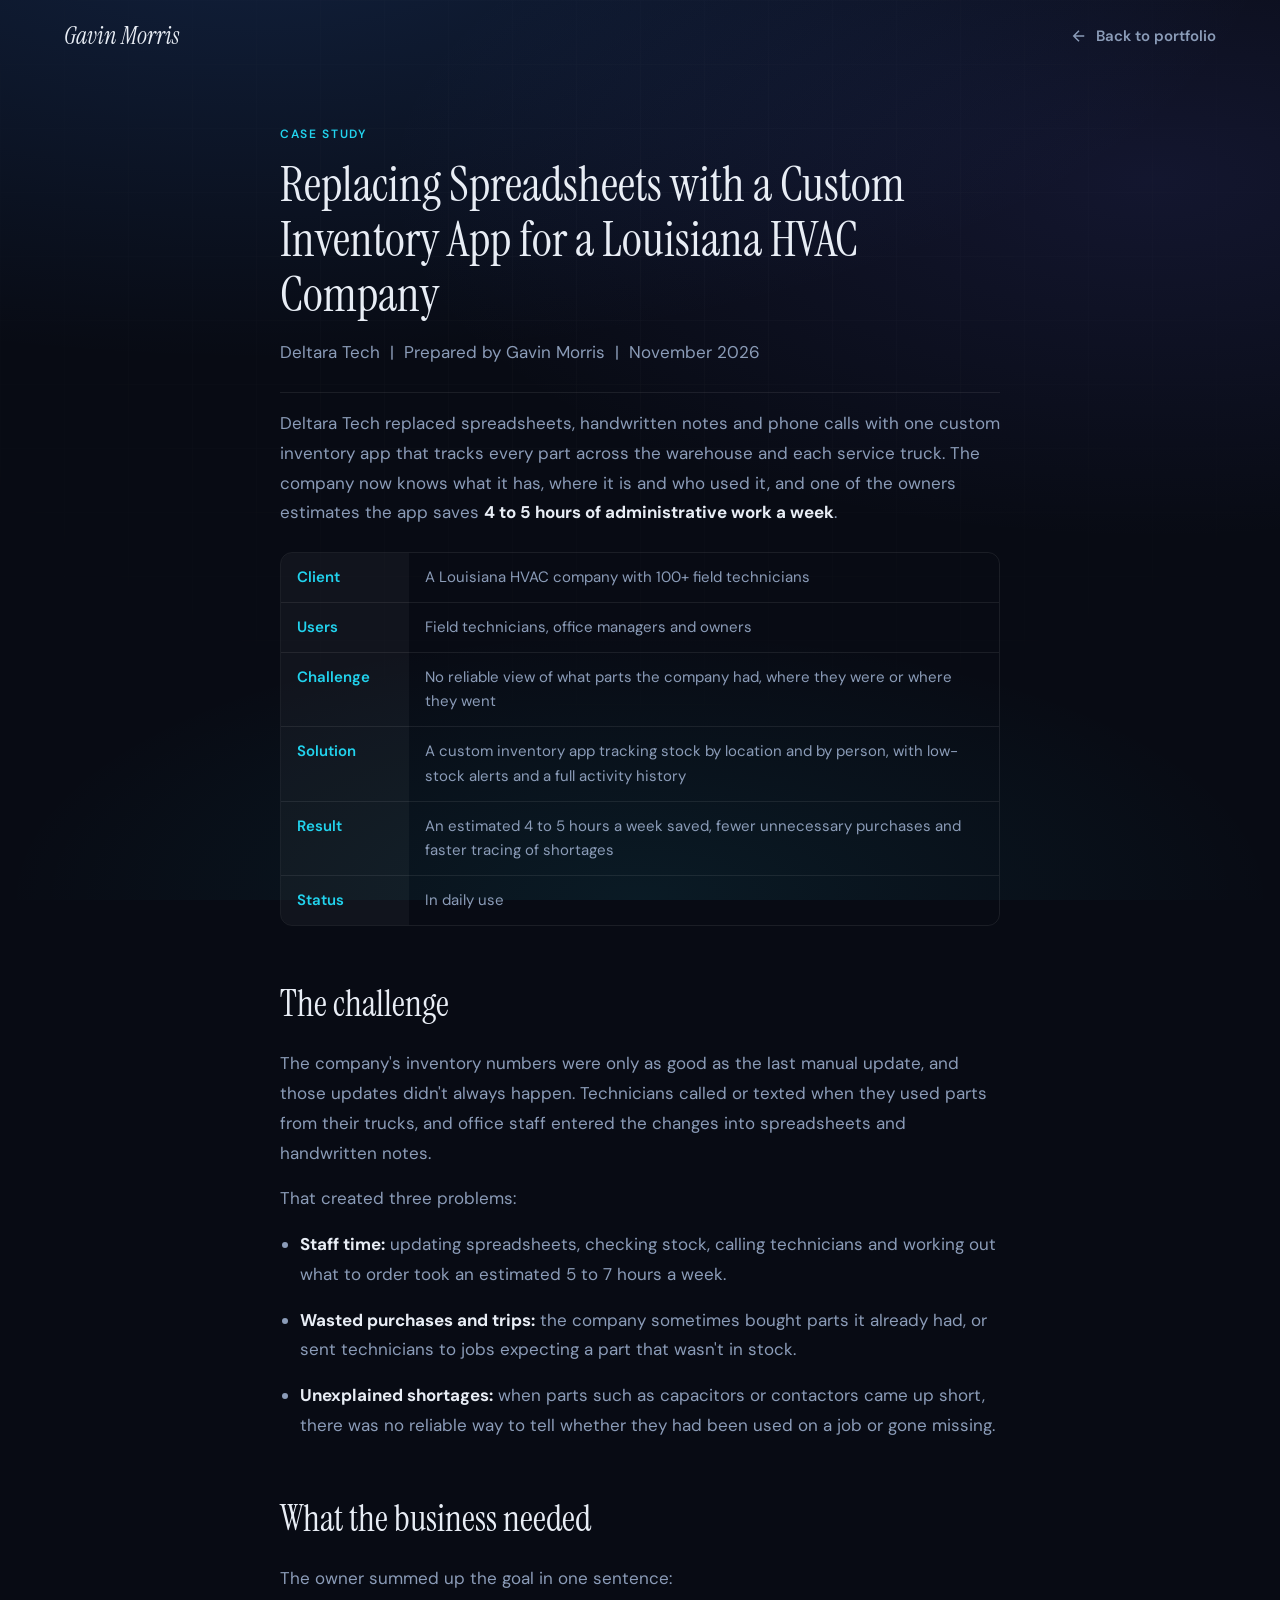
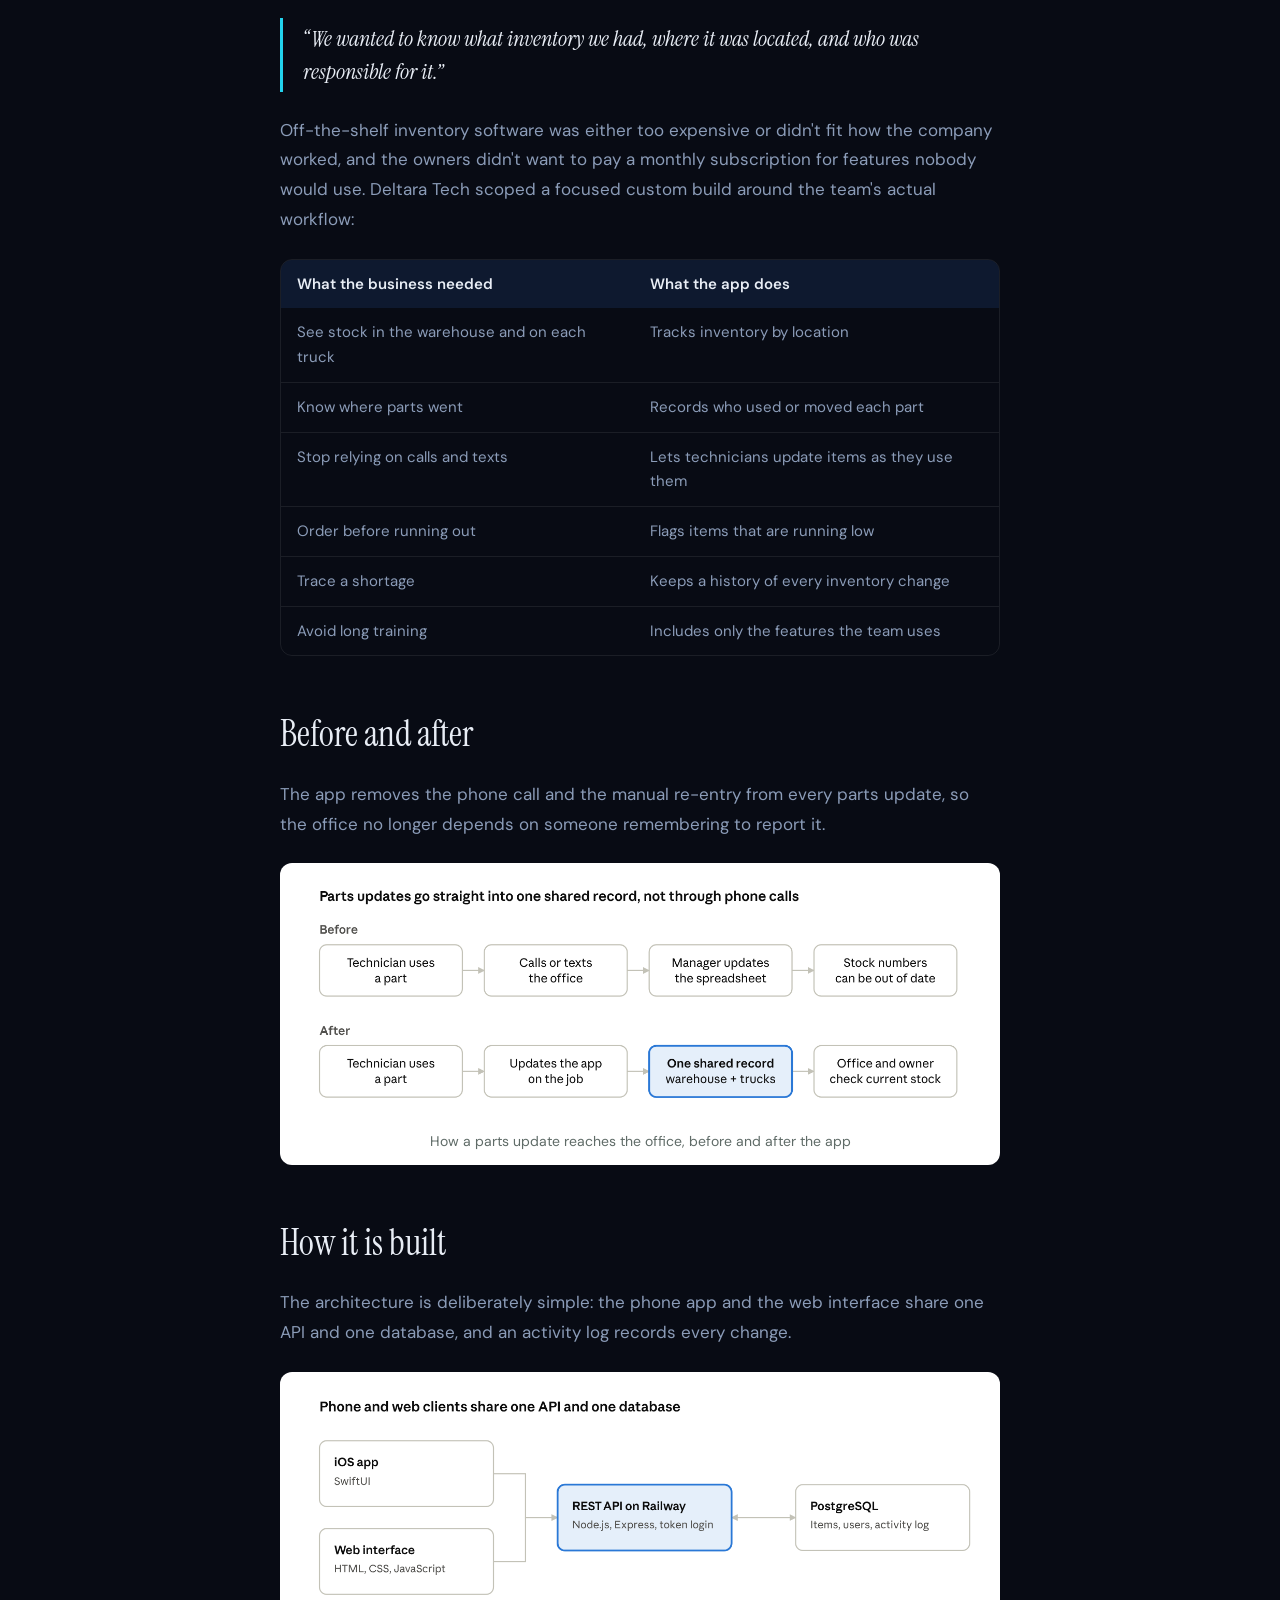
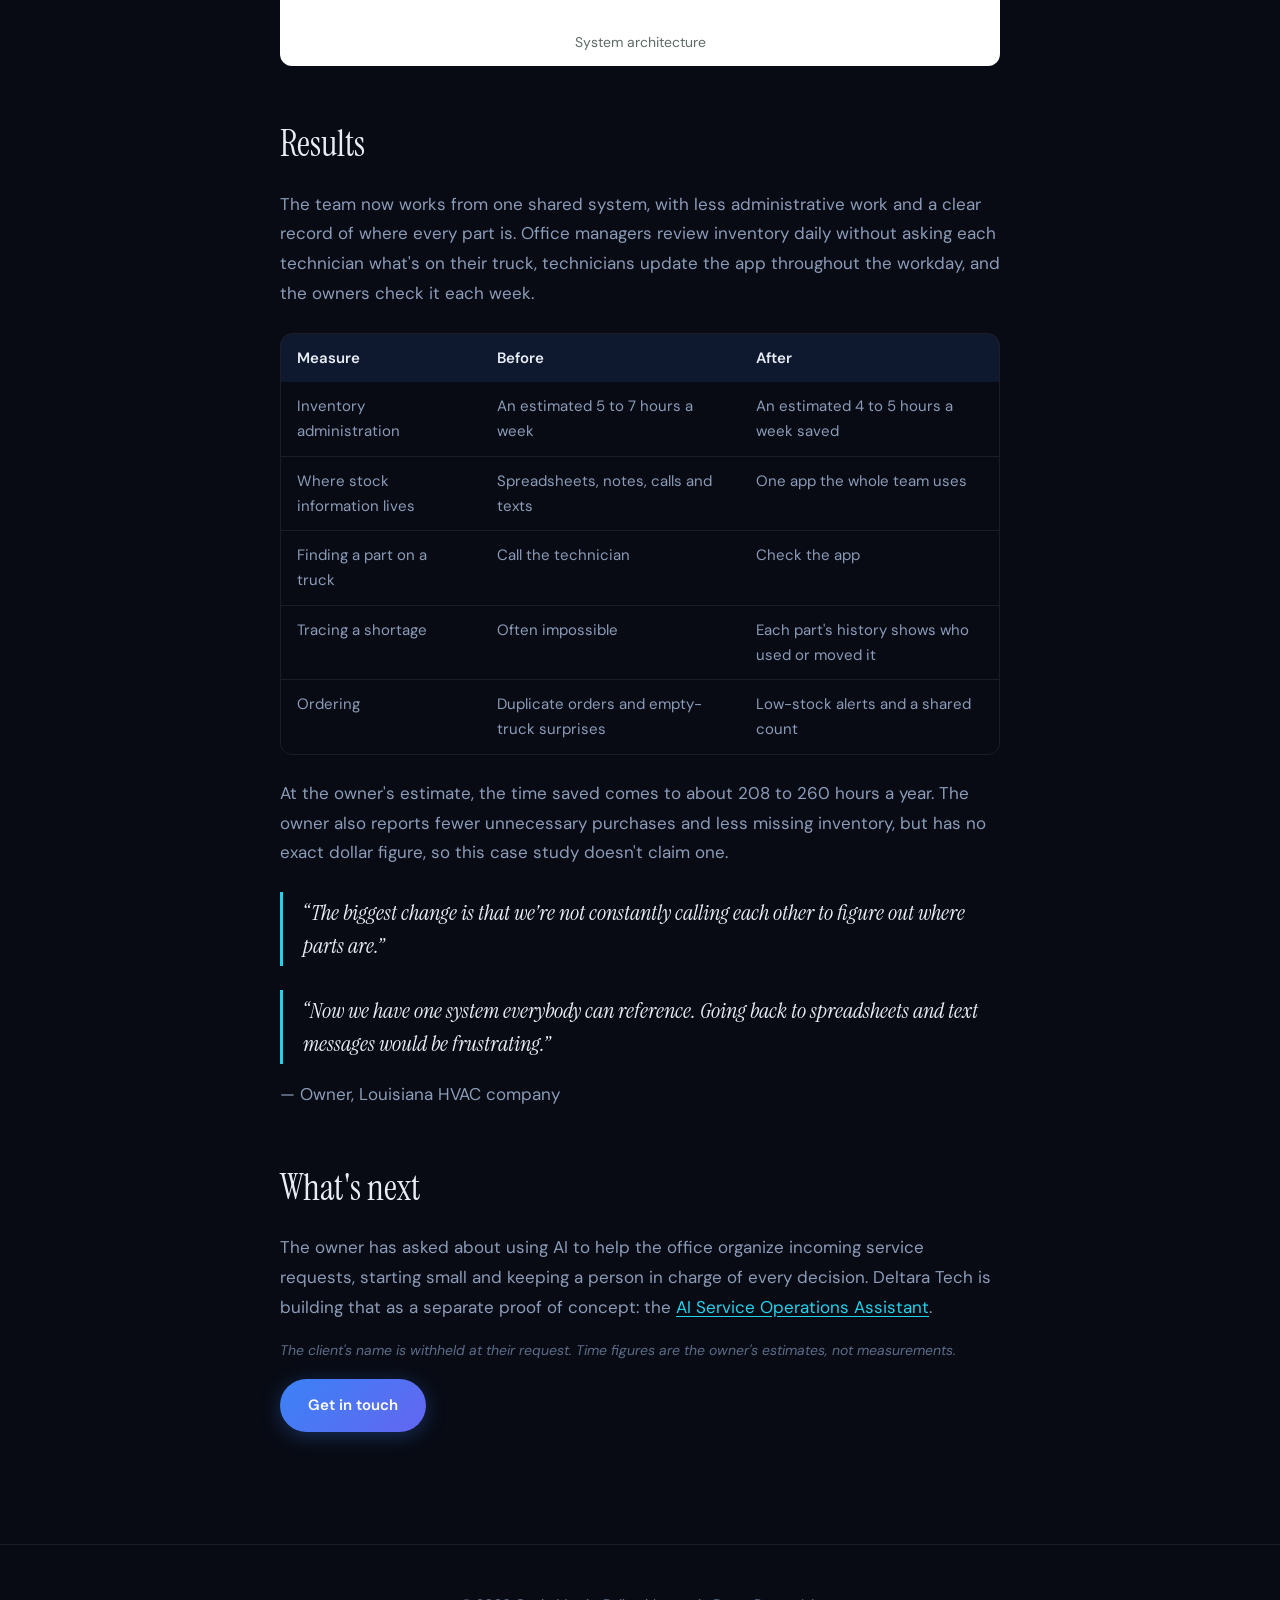
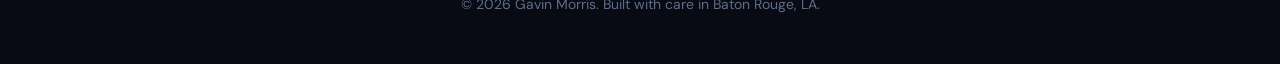
==== case-study.html @ 20dd0f2a "Add client-approved inventory app case study Co-Authored-By: Claude Opus 5.5 <noreply@anthropic.com>" ====
<!DOCTYPE html>
<html lang="en">
<head>
  <meta charset="UTF-8">
  <meta name="viewport" content="width=device-width, initial-scale=1.0">
  <meta name="description" content="Case study: Deltara Tech replaced spreadsheets and phone calls with a custom inventory app for a Louisiana HVAC company with 100+ field technicians.">
  <meta name="author" content="Gavin Morris">
  <title>Case Study: Custom Inventory App | Gavin Morris</title>
  <link rel="icon" href="favicon.svg" type="image/svg+xml">
  <link rel="preconnect" href="https://fonts.googleapis.com">
  <link rel="preconnect" href="https://fonts.gstatic.com" crossorigin>
  <link href="https://fonts.googleapis.com/css2?family=DM+Sans:ital,opsz,wght@0,9..40,400;0,9..40,500;0,9..40,600;0,9..40,700;1,9..40,400&family=Instrument+Serif:ital@0;1&display=swap" rel="stylesheet">
  <link rel="stylesheet" href="styles.css">
</head>
<body>
  <div class="bg-layer" aria-hidden="true">
    <div class="bg-mesh"></div>
    <div class="bg-grid"></div>
  </div>

  <div class="scroll-progress" aria-hidden="true"></div>

  <header class="nav" role="banner">
    <div class="nav-inner">
      <a href="index.html" class="logo">Gavin Morris</a>
      <a href="index.html#projects" class="case-back">
        <svg width="18" height="18" viewBox="0 0 24 24" fill="none" stroke="currentColor" stroke-width="2"><path d="M19 12H5M12 19l-7-7 7-7"/></svg>
        Back to portfolio
      </a>
    </div>
  </header>

  <main>
    <article class="case">
      <section id="case-top">
        <span class="section-label">Case study</span>
        <h1 class="case-title">Replacing Spreadsheets with a Custom Inventory App for a Louisiana HVAC Company</h1>
        <p class="case-byline">Deltara Tech &nbsp;|&nbsp; Prepared by Gavin Morris &nbsp;|&nbsp; November 2026</p>

        <p class="case-lead">Deltara Tech replaced spreadsheets, handwritten notes and phone calls with one custom inventory app that tracks every part across the warehouse and each service truck. The company now knows what it has, where it is and who used it, and one of the owners estimates the app saves <strong>4 to 5 hours of administrative work a week</strong>.</p>

        <div class="table-wrap">
          <table class="case-facts">
            <tbody>
              <tr><th scope="row">Client</th><td>A Louisiana HVAC company with 100+ field technicians</td></tr>
              <tr><th scope="row">Users</th><td>Field technicians, office managers and owners</td></tr>
              <tr><th scope="row">Challenge</th><td>No reliable view of what parts the company had, where they were or where they went</td></tr>
              <tr><th scope="row">Solution</th><td>A custom inventory app tracking stock by location and by person, with low-stock alerts and a full activity history</td></tr>
              <tr><th scope="row">Result</th><td>An estimated 4 to 5 hours a week saved, fewer unnecessary purchases and faster tracing of shortages</td></tr>
              <tr><th scope="row">Status</th><td>In daily use</td></tr>
            </tbody>
          </table>
        </div>
      </section>

      <section id="challenge">
        <h2>The challenge</h2>
        <p>The company's inventory numbers were only as good as the last manual update, and those updates didn't always happen. Technicians called or texted when they used parts from their trucks, and office staff entered the changes into spreadsheets and handwritten notes.</p>
        <p>That created three problems:</p>
        <ul>
          <li><strong>Staff time:</strong> updating spreadsheets, checking stock, calling technicians and working out what to order took an estimated 5 to 7 hours a week.</li>
          <li><strong>Wasted purchases and trips:</strong> the company sometimes bought parts it already had, or sent technicians to jobs expecting a part that wasn't in stock.</li>
          <li><strong>Unexplained shortages:</strong> when parts such as capacitors or contactors came up short, there was no reliable way to tell whether they had been used on a job or gone missing.</li>
        </ul>
      </section>

      <section id="needs">
        <h2>What the business needed</h2>
        <p>The owner summed up the goal in one sentence:</p>
        <blockquote>&ldquo;We wanted to know what inventory we had, where it was located, and who was responsible for it.&rdquo;</blockquote>
        <p>Off-the-shelf inventory software was either too expensive or didn't fit how the company worked, and the owners didn't want to pay a monthly subscription for features nobody would use. Deltara Tech scoped a focused custom build around the team's actual workflow:</p>
        <div class="table-wrap">
          <table>
            <thead><tr><th scope="col">What the business needed</th><th scope="col">What the app does</th></tr></thead>
            <tbody>
              <tr><td>See stock in the warehouse and on each truck</td><td>Tracks inventory by location</td></tr>
              <tr><td>Know where parts went</td><td>Records who used or moved each part</td></tr>
              <tr><td>Stop relying on calls and texts</td><td>Lets technicians update items as they use them</td></tr>
              <tr><td>Order before running out</td><td>Flags items that are running low</td></tr>
              <tr><td>Trace a shortage</td><td>Keeps a history of every inventory change</td></tr>
              <tr><td>Avoid long training</td><td>Includes only the features the team uses</td></tr>
            </tbody>
          </table>
        </div>
      </section>

      <section id="before-after">
        <h2>Before and after</h2>
        <p>The app removes the phone call and the manual re-entry from every parts update, so the office no longer depends on someone remembering to report it.</p>
        <figure>
          <img src="assets/case-study-before-after.png" width="1344" height="476" loading="lazy" alt="Before: a technician uses a part, calls or texts the office, the manager updates the spreadsheet, and stock numbers can be out of date. After: the technician uses a part, updates the app on the job, it goes into one shared record for the warehouse and trucks, and the office and owner check current stock.">
          <figcaption>How a parts update reaches the office, before and after the app</figcaption>
        </figure>
      </section>

      <section id="built">
        <h2>How it is built</h2>
        <p>The architecture is deliberately simple: the phone app and the web interface share one API and one database, and an activity log records every change.</p>
        <figure>
          <img src="assets/case-study-architecture.png" width="1344" height="462" loading="lazy" alt="An iOS app built in SwiftUI and a web interface built with HTML, CSS and JavaScript both connect to a REST API on Railway, built with Node.js and Express with token login, which reads and writes a PostgreSQL database of items, users and an activity log.">
          <figcaption>System architecture</figcaption>
        </figure>
      </section>

      <section id="results">
        <h2>Results</h2>
        <p>The team now works from one shared system, with less administrative work and a clear record of where every part is. Office managers review inventory daily without asking each technician what's on their truck, technicians update the app throughout the workday, and the owners check it each week.</p>
        <div class="table-wrap">
          <table>
            <thead><tr><th scope="col">Measure</th><th scope="col">Before</th><th scope="col">After</th></tr></thead>
            <tbody>
              <tr><td>Inventory administration</td><td>An estimated 5 to 7 hours a week</td><td>An estimated 4 to 5 hours a week saved</td></tr>
              <tr><td>Where stock information lives</td><td>Spreadsheets, notes, calls and texts</td><td>One app the whole team uses</td></tr>
              <tr><td>Finding a part on a truck</td><td>Call the technician</td><td>Check the app</td></tr>
              <tr><td>Tracing a shortage</td><td>Often impossible</td><td>Each part's history shows who used or moved it</td></tr>
              <tr><td>Ordering</td><td>Duplicate orders and empty-truck surprises</td><td>Low-stock alerts and a shared count</td></tr>
            </tbody>
          </table>
        </div>
        <p>At the owner's estimate, the time saved comes to about 208 to 260 hours a year. The owner also reports fewer unnecessary purchases and less missing inventory, but has no exact dollar figure, so this case study doesn't claim one.</p>
        <blockquote>&ldquo;The biggest change is that we're not constantly calling each other to figure out where parts are.&rdquo;</blockquote>
        <blockquote>&ldquo;Now we have one system everybody can reference. Going back to spreadsheets and text messages would be frustrating.&rdquo;</blockquote>
        <p class="case-attribution">&mdash; Owner, Louisiana HVAC company</p>
      </section>

      <section id="next">
        <h2>What's next</h2>
        <p>The owner has asked about using AI to help the office organize incoming service requests, starting small and keeping a person in charge of every decision. Deltara Tech is building that as a separate proof of concept: the <a href="https://github.com/Gavin-Morris-04/ai-service-ops-assistant" target="_blank" rel="noopener noreferrer">AI Service Operations Assistant</a>.</p>
        <p class="case-note">The client's name is withheld at their request. Time figures are the owner's estimates, not measurements.</p>
        <a href="index.html#contact" class="btn btn-primary">Get in touch</a>
      </section>
    </article>
  </main>

  <footer class="footer">
    <p>&copy; 2026 Gavin Morris. Built with care in Baton Rouge, LA.</p>
  </footer>

  <script src="main.js"></script>
</body>
</html>
---- styles.css ----
/* Gavin Morris Portfolio — styles */
:root {
  --bg: #080b14;
  --bg-elevated: #0f1424;
  --surface: rgba(255, 255, 255, 0.04);
  --border: rgba(255, 255, 255, 0.08);
  --border-hover: rgba(99, 179, 237, 0.35);
  --text: #e8edf5;
  --text-muted: #8b9cb8;
  --text-dim: #5c6d88;
  --accent: #3b82f6;
  --accent-2: #6366f1;
  --accent-3: #22d3ee;
  --gold: #f59e0b;
  --font-sans: "DM Sans", system-ui, sans-serif;
  --font-display: "Instrument Serif", Georgia, serif;
  --nav-h: 72px;
  --radius: 16px;
  --radius-lg: 24px;
  --ease: cubic-bezier(0.22, 1, 0.36, 1);
  --shadow: 0 24px 48px rgba(0, 0, 0, 0.35);
}

*, *::before, *::after {
  margin: 0;
  padding: 0;
  box-sizing: border-box;
}

html {
  scroll-behavior: smooth;
  scroll-padding-top: var(--nav-h);
}

body {
  font-family: var(--font-sans);
  background: var(--bg);
  color: var(--text);
  line-height: 1.65;
  overflow-x: hidden;
  -webkit-font-smoothing: antialiased;
}

::selection {
  background: rgba(59, 130, 246, 0.35);
  color: #fff;
}

a { color: inherit; text-decoration: none; }
img { max-width: 100%; display: block; }
button { font: inherit; cursor: pointer; border: none; background: none; color: inherit; }
ul { list-style: none; }

/* Background */
.bg-layer {
  position: fixed;
  inset: 0;
  z-index: 0;
  pointer-events: none;
  overflow: hidden;
}

.bg-mesh {
  position: absolute;
  inset: 0;
  background:
    radial-gradient(ellipse 80% 50% at 20% -10%, rgba(59, 130, 246, 0.18), transparent),
    radial-gradient(ellipse 60% 40% at 90% 20%, rgba(99, 102, 241, 0.12), transparent),
    radial-gradient(ellipse 50% 30% at 50% 100%, rgba(34, 211, 238, 0.08), transparent),
    var(--bg);
}

.bg-grid {
  position: absolute;
  inset: 0;
  opacity: 0.04;
  background-image:
    linear-gradient(rgba(255,255,255,0.5) 1px, transparent 1px),
    linear-gradient(90deg, rgba(255,255,255,0.5) 1px, transparent 1px);
  background-size: 64px 64px;
  mask-image: radial-gradient(ellipse 70% 60% at 50% 30%, black, transparent);
}

#particle-canvas {
  position: absolute;
  inset: 0;
  width: 100%;
  height: 100%;
  opacity: 0.5;
}

/* Progress */
.scroll-progress {
  position: fixed;
  top: 0;
  left: 0;
  height: 2px;
  width: 100%;
  z-index: 200;
  transform-origin: left;
  transform: scaleX(0);
  background: linear-gradient(90deg, var(--accent), var(--accent-2), var(--accent-3));
  box-shadow: 0 0 12px rgba(59, 130, 246, 0.6);
}

/* Nav */
.nav {
  position: fixed;
  top: 0;
  left: 0;
  right: 0;
  z-index: 100;
  height: var(--nav-h);
  transition: background 0.4s var(--ease), border-color 0.4s, backdrop-filter 0.4s;
}

.nav.scrolled {
  background: rgba(8, 11, 20, 0.85);
  backdrop-filter: blur(20px) saturate(1.4);
  border-bottom: 1px solid var(--border);
}

.nav-inner {
  max-width: 1200px;
  margin: 0 auto;
  padding: 0 1.5rem;
  height: 100%;
  display: flex;
  align-items: center;
  justify-content: space-between;
  gap: 1rem;
}

.logo {
  font-family: var(--font-display);
  font-size: 1.5rem;
  font-style: italic;
  color: var(--text);
  transition: opacity 0.3s;
}

.logo:hover { opacity: 0.8; }

.nav-links {
  display: none;
  align-items: center;
  gap: 0.25rem;
}

@media (min-width: 1024px) {
  .nav-links { display: flex; }
}

.nav-link {
  padding: 0.5rem 0.875rem;
  font-size: 0.875rem;
  font-weight: 500;
  color: var(--text-muted);
  border-radius: 8px;
  transition: color 0.25s, background 0.25s;
  position: relative;
}

.nav-link:hover,
.nav-link.active {
  color: var(--text);
}

.nav-link.active {
  background: rgba(59, 130, 246, 0.12);
}

.nav-cta {
  display: none;
  padding: 0.5rem 1.25rem;
  font-size: 0.875rem;
  font-weight: 600;
  color: #fff;
  background: linear-gradient(135deg, var(--accent), var(--accent-2));
  border-radius: 999px;
  transition: transform 0.25s var(--ease), box-shadow 0.25s;
}

@media (min-width: 1024px) {
  .nav-cta { display: inline-flex; }
}

.nav-cta:hover {
  transform: translateY(-1px);
  box-shadow: 0 8px 24px rgba(59, 130, 246, 0.35);
}

.menu-toggle {
  display: flex;
  align-items: center;
  justify-content: center;
  width: 44px;
  height: 44px;
  border-radius: 10px;
  border: 1px solid var(--border);
  background: var(--surface);
}

@media (min-width: 1024px) {
  .menu-toggle { display: none; }
}

.mobile-drawer {
  position: fixed;
  top: var(--nav-h);
  left: 0;
  right: 0;
  bottom: 0;
  z-index: 99;
  background: rgba(8, 11, 20, 0.97);
  backdrop-filter: blur(24px);
  padding: 1.5rem;
  display: flex;
  flex-direction: column;
  gap: 0.5rem;
  transform: translateX(100%);
  transition: transform 0.4s var(--ease);
}

.mobile-drawer.open { transform: translateX(0); }

.mobile-drawer .nav-link {
  font-size: 1.125rem;
  padding: 1rem;
  border-radius: 12px;
}

/* Layout */
main { position: relative; z-index: 1; }

.section {
  padding: 5rem 1.5rem;
  max-width: 1200px;
  margin: 0 auto;
}

.section-wide { max-width: 1280px; }

.section-label {
  display: inline-block;
  font-size: 0.75rem;
  font-weight: 600;
  letter-spacing: 0.14em;
  text-transform: uppercase;
  color: var(--accent-3);
  margin-bottom: 0.75rem;
}

.section-title {
  font-family: var(--font-display);
  font-size: clamp(2.25rem, 5vw, 3.5rem);
  font-weight: 400;
  line-height: 1.15;
  color: var(--text);
  margin-bottom: 1rem;
}

.section-desc {
  font-size: 1.0625rem;
  color: var(--text-muted);
  max-width: 36rem;
  line-height: 1.75;
}

.section-header {
  margin-bottom: 3.5rem;
}

.section-header.center {
  text-align: center;
}

.section-header.center .section-desc {
  margin: 0 auto;
}

/* Hero */
.hero {
  min-height: 100vh;
  display: flex;
  flex-direction: column;
  justify-content: center;
  padding: calc(var(--nav-h) + 3rem) 1.5rem 4rem;
  max-width: 1200px;
  margin: 0 auto;
  position: relative;
}

.hero-badge {
  display: inline-flex;
  align-items: center;
  gap: 0.5rem;
  padding: 0.375rem 1rem 0.375rem 0.75rem;
  border-radius: 999px;
  background: rgba(34, 197, 94, 0.1);
  border: 1px solid rgba(34, 197, 94, 0.25);
  font-size: 0.8125rem;
  font-weight: 500;
  color: #4ade80;
  width: fit-content;
  margin-bottom: 2rem;
}

.hero-badge-dot {
  width: 8px;
  height: 8px;
  border-radius: 50%;
  background: #4ade80;
  animation: pulse-dot 2s ease infinite;
}

@keyframes pulse-dot {
  0%, 100% { opacity: 1; box-shadow: 0 0 0 0 rgba(74, 222, 128, 0.5); }
  50% { opacity: 0.85; box-shadow: 0 0 0 6px rgba(74, 222, 128, 0); }
}

.hero-title {
  font-family: var(--font-display);
  font-size: clamp(3.5rem, 10vw, 6.5rem);
  font-weight: 400;
  line-height: 1.05;
  letter-spacing: -0.02em;
  margin-bottom: 1.25rem;
}

.hero-title .line {
  display: block;
}

.hero-title .accent {
  font-style: italic;
  background: linear-gradient(135deg, #93c5fd, #a5b4fc, #67e8f9);
  -webkit-background-clip: text;
  background-clip: text;
  -webkit-text-fill-color: transparent;
}

.hero-role {
  font-size: clamp(1.125rem, 2.5vw, 1.5rem);
  color: var(--text-muted);
  margin-bottom: 1.5rem;
  min-height: 2rem;
}

.hero-role .cursor {
  display: inline-block;
  width: 2px;
  height: 1.1em;
  background: var(--accent-3);
  margin-left: 2px;
  vertical-align: text-bottom;
  animation: blink 1s step-end infinite;
}

@keyframes blink {
  50% { opacity: 0; }
}

.hero-bio {
  font-size: 1.0625rem;
  color: var(--text-dim);
  max-width: 32rem;
  line-height: 1.8;
  margin-bottom: 2.5rem;
}

.hero-actions {
  display: flex;
  flex-wrap: wrap;
  gap: 1rem;
  margin-bottom: 3rem;
}

.btn {
  display: inline-flex;
  align-items: center;
  gap: 0.5rem;
  padding: 0.875rem 1.75rem;
  font-size: 0.9375rem;
  font-weight: 600;
  border-radius: 999px;
  transition: transform 0.3s var(--ease), box-shadow 0.3s, background 0.3s, border-color 0.3s;
}

.btn-primary {
  color: #fff;
  background: linear-gradient(135deg, var(--accent), var(--accent-2));
  box-shadow: 0 4px 20px rgba(59, 130, 246, 0.3);
}

.btn-primary:hover {
  transform: translateY(-2px);
  box-shadow: 0 8px 28px rgba(59, 130, 246, 0.45);
}

.btn-outline {
  color: var(--text);
  border: 1px solid var(--border);
  background: var(--surface);
  backdrop-filter: blur(8px);
}

.btn-outline:hover {
  border-color: var(--border-hover);
  background: rgba(255, 255, 255, 0.06);
  transform: translateY(-2px);
}

.hero-contact {
  display: flex;
  flex-wrap: wrap;
  gap: 1.5rem 2rem;
}

.hero-contact a {
  display: inline-flex;
  align-items: center;
  gap: 0.5rem;
  font-size: 0.875rem;
  color: var(--text-muted);
  transition: color 0.25s;
}

.hero-contact a:hover { color: var(--accent-3); }

.hero-contact svg {
  width: 18px;
  height: 18px;
  opacity: 0.7;
}

.scroll-hint {
  position: absolute;
  bottom: 2rem;
  left: 50%;
  transform: translateX(-50%);
  color: var(--text-dim);
  animation: float 2.5s ease-in-out infinite;
  cursor: pointer;
}

@keyframes float {
  0%, 100% { transform: translateX(-50%) translateY(0); }
  50% { transform: translateX(-50%) translateY(8px); }
}

/* Stats */
.stats-row {
  display: grid;
  grid-template-columns: repeat(2, 1fr);
  gap: 1rem;
}

@media (min-width: 640px) {
  .stats-row { grid-template-columns: repeat(4, 1fr); }
}

.stat-card {
  padding: 1.5rem;
  border-radius: var(--radius);
  background: var(--surface);
  border: 1px solid var(--border);
  text-align: center;
  transition: border-color 0.35s, transform 0.35s var(--ease);
}

.stat-card:hover {
  border-color: var(--border-hover);
  transform: translateY(-4px);
}

.stat-num {
  font-family: var(--font-display);
  font-size: 2.5rem;
  font-style: italic;
  background: linear-gradient(135deg, #93c5fd, #a5b4fc);
  -webkit-background-clip: text;
  background-clip: text;
  -webkit-text-fill-color: transparent;
  line-height: 1.2;
}

.stat-label {
  font-size: 0.8125rem;
  color: var(--text-muted);
  margin-top: 0.25rem;
}

/* About grid */
.about-grid {
  display: grid;
  gap: 3rem;
}

@media (min-width: 1024px) {
  .about-grid {
    grid-template-columns: 1.2fr 1fr;
    align-items: start;
  }
}

/* Education */
.edu-card {
  padding: 2rem;
  border-radius: var(--radius-lg);
  background: linear-gradient(145deg, rgba(59, 130, 246, 0.08), rgba(99, 102, 241, 0.04));
  border: 1px solid var(--border);
  margin-top: 2rem;
  position: relative;
  overflow: hidden;
}

.edu-card::before {
  content: "";
  position: absolute;
  top: 0;
  left: 0;
  right: 0;
  height: 3px;
  background: linear-gradient(90deg, var(--gold), var(--accent));
}

.edu-school {
  font-family: var(--font-display);
  font-size: 1.75rem;
  margin-bottom: 0.5rem;
}

.edu-degree {
  font-size: 1.0625rem;
  color: var(--text);
  margin-bottom: 0.25rem;
}

.edu-minor {
  color: var(--text-muted);
  margin-bottom: 1.25rem;
}

.edu-meta {
  display: flex;
  flex-wrap: wrap;
  gap: 1rem 1.5rem;
  font-size: 0.875rem;
  color: var(--text-dim);
}

.edu-meta span {
  display: inline-flex;
  align-items: center;
  gap: 0.375rem;
}

/* Experience */
.timeline {
  position: relative;
  padding-left: 2rem;
}

.timeline::before {
  content: "";
  position: absolute;
  left: 7px;
  top: 8px;
  bottom: 8px;
  width: 2px;
  background: linear-gradient(180deg, var(--accent), var(--accent-2), transparent);
}

.exp-card {
  position: relative;
  margin-bottom: 2.5rem;
  padding: 2rem;
  border-radius: var(--radius-lg);
  background: var(--surface);
  border: 1px solid var(--border);
  transition: border-color 0.35s, transform 0.4s var(--ease), box-shadow 0.4s;
}

.exp-card:last-child { margin-bottom: 0; }

.exp-card::before {
  content: "";
  position: absolute;
  left: -2rem;
  top: 2rem;
  width: 14px;
  height: 14px;
  margin-left: -6px;
  border-radius: 50%;
  background: linear-gradient(135deg, var(--accent), var(--accent-2));
  border: 3px solid var(--bg);
  box-shadow: 0 0 16px rgba(59, 130, 246, 0.5);
}

.exp-card:hover {
  border-color: var(--border-hover);
  transform: translateX(6px);
  box-shadow: var(--shadow);
}

.exp-date {
  font-size: 0.8125rem;
  font-weight: 600;
  color: var(--accent-3);
  letter-spacing: 0.04em;
  margin-bottom: 0.5rem;
}

.exp-role {
  font-size: 1.375rem;
  font-weight: 700;
  margin-bottom: 0.25rem;
}

.exp-company {
  font-size: 1rem;
  font-weight: 600;
  color: var(--gold);
  margin-bottom: 1.25rem;
}

.exp-bullets li {
  position: relative;
  padding-left: 1.25rem;
  margin-bottom: 0.75rem;
  font-size: 0.9375rem;
  color: var(--text-muted);
  line-height: 1.7;
}

.exp-bullets li::before {
  content: "";
  position: absolute;
  left: 0;
  top: 0.65em;
  width: 5px;
  height: 5px;
  border-radius: 50%;
  background: var(--accent);
}

.exp-tag {
  display: inline-block;
  margin-top: 1rem;
  padding: 0.25rem 0.75rem;
  font-size: 0.75rem;
  font-weight: 600;
  text-transform: uppercase;
  letter-spacing: 0.06em;
  border-radius: 6px;
  background: rgba(245, 158, 11, 0.12);
  color: var(--gold);
  border: 1px solid rgba(245, 158, 11, 0.25);
}

/* Project filters */
.filter-bar {
  display: flex;
  flex-wrap: wrap;
  gap: 0.5rem;
  margin-bottom: 2rem;
}

.filter-btn {
  padding: 0.5rem 1.125rem;
  font-size: 0.8125rem;
  font-weight: 600;
  border-radius: 999px;
  color: var(--text-muted);
  border: 1px solid var(--border);
  background: transparent;
  transition: all 0.3s var(--ease);
}

.filter-btn:hover,
.filter-btn.active {
  color: #fff;
  background: rgba(59, 130, 246, 0.2);
  border-color: rgba(59, 130, 246, 0.4);
}

.projects-grid {
  display: grid;
  gap: 1.5rem;
}

@media (min-width: 768px) {
  .projects-grid { grid-template-columns: repeat(2, 1fr); }
}

.project-card {
  border-radius: var(--radius-lg);
  background: var(--surface);
  border: 1px solid var(--border);
  overflow: hidden;
  display: flex;
  flex-direction: column;
  transition: border-color 0.35s, transform 0.4s var(--ease), box-shadow 0.4s;
  opacity: 1;
  transform: scale(1);
}

.project-card.hidden {
  display: none;
}

.project-card:hover {
  border-color: var(--border-hover);
  transform: translateY(-6px);
  box-shadow: var(--shadow);
}

.project-top {
  height: 4px;
  background: linear-gradient(90deg, var(--accent), var(--accent-3));
}

.project-card[data-category="ml"] .project-top {
  background: linear-gradient(90deg, #8b5cf6, #ec4899);
}

.project-card[data-category="mobile"] .project-top {
  background: linear-gradient(90deg, var(--gold), #fbbf24);
}

.project-card[data-category="fullstack"] .project-top {
  background: linear-gradient(90deg, var(--accent), var(--accent-3));
}

.project-body {
  padding: 1.75rem;
  flex: 1;
  display: flex;
  flex-direction: column;
}

.project-meta {
  display: flex;
  justify-content: space-between;
  align-items: center;
  margin-bottom: 1rem;
}

.project-date {
  font-size: 0.75rem;
  font-weight: 600;
  color: var(--text-dim);
}

.project-cat {
  font-size: 0.6875rem;
  font-weight: 700;
  text-transform: uppercase;
  letter-spacing: 0.08em;
  color: var(--accent-3);
}

.project-name {
  font-size: 1.25rem;
  font-weight: 700;
  margin-bottom: 1rem;
  transition: color 0.25s;
}

.project-card:hover .project-name { color: #93c5fd; }

.project-why {
  font-size: 0.9375rem;
  color: var(--text);
  line-height: 1.6;
  margin-bottom: 1rem;
}

.project-bullets {
  flex: 1;
  margin-bottom: 1.5rem;
}

.project-bullets li {
  font-size: 0.875rem;
  color: var(--text-muted);
  line-height: 1.65;
  margin-bottom: 0.625rem;
  padding-left: 1rem;
  position: relative;
}

.project-bullets li::before {
  content: "→";
  position: absolute;
  left: 0;
  color: var(--accent);
  font-size: 0.75rem;
}

.project-link {
  display: inline-flex;
  align-items: center;
  gap: 0.5rem;
  font-size: 0.875rem;
  font-weight: 600;
  color: var(--accent-3);
  transition: gap 0.25s;
}

.project-link:hover { gap: 0.75rem; }

/* Skills */
.skills-grid {
  display: grid;
  gap: 1.5rem;
}

@media (min-width: 768px) {
  .skills-grid { grid-template-columns: repeat(2, 1fr); }
}

.skill-group {
  padding: 2rem;
  border-radius: var(--radius-lg);
  background: var(--surface);
  border: 1px solid var(--border);
  transition: transform 0.4s var(--ease), border-color 0.35s;
}

.skill-group:hover {
  transform: translateY(-4px);
  border-color: var(--border-hover);
}

.skill-group h3 {
  font-size: 1.125rem;
  font-weight: 700;
  color: #93c5fd;
  margin-bottom: 1.25rem;
}

.skill-tags {
  display: flex;
  flex-wrap: wrap;
  gap: 0.5rem;
}

.skill-tag {
  padding: 0.4375rem 0.875rem;
  font-size: 0.8125rem;
  font-weight: 500;
  border-radius: 8px;
  background: rgba(59, 130, 246, 0.1);
  border: 1px solid rgba(59, 130, 246, 0.18);
  color: #93c5fd;
  transition: transform 0.25s, background 0.25s;
}

.skill-tag:hover {
  transform: translateY(-2px);
  background: rgba(59, 130, 246, 0.18);
}

/* Certifications */
.certs-grid {
  display: grid;
  gap: 1.25rem;
}

@media (min-width: 640px) {
  .certs-grid { grid-template-columns: repeat(2, 1fr); }
}

@media (min-width: 1024px) {
  .certs-grid { grid-template-columns: repeat(4, 1fr); }
}

.cert-card {
  perspective: 1000px;
  height: 200px;
}

.cert-inner {
  position: relative;
  width: 100%;
  height: 100%;
  transition: transform 0.6s var(--ease);
  transform-style: preserve-3d;
}

.cert-card:hover .cert-inner,
.cert-card.flipped .cert-inner {
  transform: rotateY(180deg);
}

.cert-front,
.cert-back {
  position: absolute;
  inset: 0;
  padding: 1.5rem;
  border-radius: var(--radius);
  backface-visibility: hidden;
  display: flex;
  flex-direction: column;
  justify-content: center;
  align-items: center;
  text-align: center;
  border: 1px solid var(--border);
  background: var(--surface);
}

.cert-back {
  transform: rotateY(180deg);
  background: rgba(59, 130, 246, 0.08);
}

.cert-issuer {
  font-size: 0.6875rem;
  font-weight: 800;
  letter-spacing: 0.12em;
  color: var(--accent-3);
  margin-bottom: 0.75rem;
}

.cert-name {
  font-size: 0.9375rem;
  font-weight: 600;
  line-height: 1.45;
  color: var(--text);
}

.cert-id {
  font-family: ui-monospace, monospace;
  font-size: 0.75rem;
  color: var(--text-dim);
  word-break: break-all;
}

.cert-hint {
  font-size: 0.6875rem;
  color: var(--text-dim);
  margin-top: 0.75rem;
}

/* Involvement */
.fit-grid {
  display: grid;
  gap: 1.25rem;
  margin-top: 2.5rem;
}

@media (min-width: 900px) {
  .fit-grid { grid-template-columns: repeat(3, 1fr); }
}

.involve-grid {
  display: grid;
  gap: 1.25rem;
}

@media (min-width: 640px) {
  .involve-grid { grid-template-columns: repeat(2, 1fr); }
}

.involve-card {
  padding: 1.75rem;
  border-radius: var(--radius-lg);
  background: var(--surface);
  border: 1px solid var(--border);
  transition: border-color 0.35s, transform 0.4s var(--ease);
}

.involve-card:hover {
  border-color: var(--border-hover);
  transform: translateY(-4px);
}

.involve-icon {
  width: 44px;
  height: 44px;
  display: flex;
  align-items: center;
  justify-content: center;
  border-radius: 12px;
  background: rgba(59, 130, 246, 0.12);
  color: #93c5fd;
  margin-bottom: 1.25rem;
}

.involve-icon svg { width: 22px; height: 22px; }

.involve-org {
  font-size: 1.125rem;
  font-weight: 700;
  margin-bottom: 0.375rem;
}

.involve-role {
  font-size: 0.875rem;
  font-weight: 600;
  color: var(--gold);
  margin-bottom: 0.75rem;
}

.involve-desc {
  font-size: 0.875rem;
  color: var(--text-muted);
  line-height: 1.65;
}

/* Contact */
.contact-grid {
  display: grid;
  gap: 1rem;
}

@media (min-width: 640px) {
  .contact-grid { grid-template-columns: repeat(2, 1fr); }
}

@media (min-width: 900px) {
  .contact-grid { grid-template-columns: repeat(4, 1fr); }
}

.contact-card {
  padding: 2rem 1.5rem;
  border-radius: var(--radius-lg);
  background: var(--surface);
  border: 1px solid var(--border);
  text-align: center;
  transition: transform 0.4s var(--ease), border-color 0.35s;
}

.contact-card:hover {
  transform: translateY(-6px) scale(1.02);
  border-color: var(--border-hover);
}

.contact-card svg {
  width: 32px;
  height: 32px;
  color: var(--text-dim);
  margin: 0 auto 1rem;
  transition: color 0.3s;
}

.contact-card:hover svg { color: var(--accent-3); }

.contact-type {
  font-size: 0.75rem;
  font-weight: 700;
  text-transform: uppercase;
  letter-spacing: 0.1em;
  color: var(--accent-3);
  margin-bottom: 0.375rem;
}

.contact-val {
  font-size: 0.875rem;
  color: var(--text-muted);
  word-break: break-word;
}

/* Footer */
.footer {
  padding: 3rem 1.5rem;
  text-align: center;
  border-top: 1px solid var(--border);
  color: var(--text-dim);
  font-size: 0.875rem;
  position: relative;
  z-index: 1;
}

/* Back to top */
.back-top {
  position: fixed;
  bottom: 2rem;
  right: 2rem;
  z-index: 90;
  width: 48px;
  height: 48px;
  border-radius: 50%;
  background: linear-gradient(135deg, var(--accent), var(--accent-2));
  color: #fff;
  display: flex;
  align-items: center;
  justify-content: center;
  box-shadow: 0 8px 24px rgba(59, 130, 246, 0.4);
  opacity: 0;
  visibility: hidden;
  transform: translateY(12px);
  transition: opacity 0.35s, visibility 0.35s, transform 0.35s var(--ease);
}

.back-top.visible {
  opacity: 1;
  visibility: visible;
  transform: translateY(0);
}

.back-top:hover { transform: translateY(-3px); }

.back-top svg { width: 20px; height: 20px; }

/* Reveal animations */
.reveal {
  opacity: 0;
  transform: translateY(32px);
  transition: opacity 0.7s var(--ease), transform 0.7s var(--ease);
}

.reveal.visible {
  opacity: 1;
  transform: translateY(0);
}

.reveal-left {
  opacity: 0;
  transform: translateX(-40px);
  transition: opacity 0.7s var(--ease), transform 0.7s var(--ease);
}

.reveal-left.visible {
  opacity: 1;
  transform: translateX(0);
}

.reveal-right {
  opacity: 0;
  transform: translateX(40px);
  transition: opacity 0.7s var(--ease), transform 0.7s var(--ease);
}

.reveal-right.visible {
  opacity: 1;
  transform: translateX(0);
}

.stagger > *:nth-child(1) { transition-delay: 0ms; }
.stagger > *:nth-child(2) { transition-delay: 80ms; }
.stagger > *:nth-child(3) { transition-delay: 160ms; }
.stagger > *:nth-child(4) { transition-delay: 240ms; }
.stagger > *:nth-child(5) { transition-delay: 320ms; }
.stagger > *:nth-child(6) { transition-delay: 400ms; }

@media (prefers-reduced-motion: reduce) {
  html { scroll-behavior: auto; }
  .reveal, .reveal-left, .reveal-right {
    opacity: 1;
    transform: none;
    transition: none;
  }
  .cert-inner { transition: none; }
  .cert-card:hover .cert-inner { transform: none; }
}

/* Case study page */
.case-back {
  display: inline-flex;
  align-items: center;
  gap: 0.5rem;
  font-size: 0.9375rem;
  font-weight: 600;
  color: var(--text-muted);
  transition: color 0.25s;
}

.case-back:hover { color: var(--accent-3); }

.case {
  position: relative;
  z-index: 1;
  max-width: 48rem;
  margin: 0 auto;
  padding: calc(var(--nav-h) + 3rem) 1.5rem 4rem;
}

.case section { margin-bottom: 3rem; }

.case-title {
  font-family: var(--font-display);
  font-size: clamp(2rem, 5vw, 3rem);
  font-weight: 400;
  line-height: 1.15;
  color: var(--text);
  margin-bottom: 1rem;
}

.case-byline {
  color: var(--text-dim);
  font-size: 0.9375rem;
  padding-bottom: 1.5rem;
  margin-bottom: 1.5rem;
  border-bottom: 1px solid var(--border);
}

.case h2 {
  font-family: var(--font-display);
  font-size: clamp(1.75rem, 4vw, 2.25rem);
  font-weight: 400;
  color: var(--text);
  margin-bottom: 1rem;
}

.case p,
.case li {
  color: var(--text-muted);
  font-size: 1.0625rem;
  line-height: 1.75;
  margin-bottom: 1rem;
}

.case strong { color: var(--text); }

.case-lead { font-size: 1.1875rem; color: var(--text); }

.case ul { margin: 0 0 1rem 1.25rem; list-style: disc; }

.case a:not(.btn) { color: var(--accent-3); text-decoration: underline; text-underline-offset: 3px; }

.table-wrap {
  overflow-x: auto;
  margin: 1.5rem 0;
  border: 1px solid var(--border);
  border-radius: 12px;
}

.case table { width: 100%; border-collapse: collapse; font-size: 0.9375rem; }

.case th,
.case td {
  padding: 0.75rem 1rem;
  text-align: left;
  vertical-align: top;
  border-bottom: 1px solid var(--border);
  color: var(--text-muted);
}

.case thead th { color: var(--text); background: rgba(59, 130, 246, 0.12); font-weight: 600; }

.case tr:last-child td,
.case tr:last-child th { border-bottom: 0; }

.case-facts th { width: 8rem; color: var(--accent-3); font-weight: 600; background: var(--surface); }

.case blockquote {
  margin: 1.5rem 0;
  padding: 0.25rem 0 0.25rem 1.25rem;
  border-left: 3px solid var(--accent-3);
  font-family: var(--font-display);
  font-style: italic;
  font-size: 1.375rem;
  line-height: 1.5;
  color: var(--text);
}

.case-attribution { color: var(--text-dim); font-size: 0.9375rem; margin-top: -0.5rem; }

.case figure {
  margin: 1.5rem 0;
  padding: 0.75rem;
  background: #fff;
  border-radius: 12px;
}

.case figure img { display: block; width: 100%; height: auto; }

.case figcaption { color: #5f6b67; font-size: 0.875rem; text-align: center; margin-top: 0.5rem; }

.case-note { font-size: 0.875rem !important; color: var(--text-dim) !important; font-style: italic; }

.case-link { margin-top: 1.25rem; }
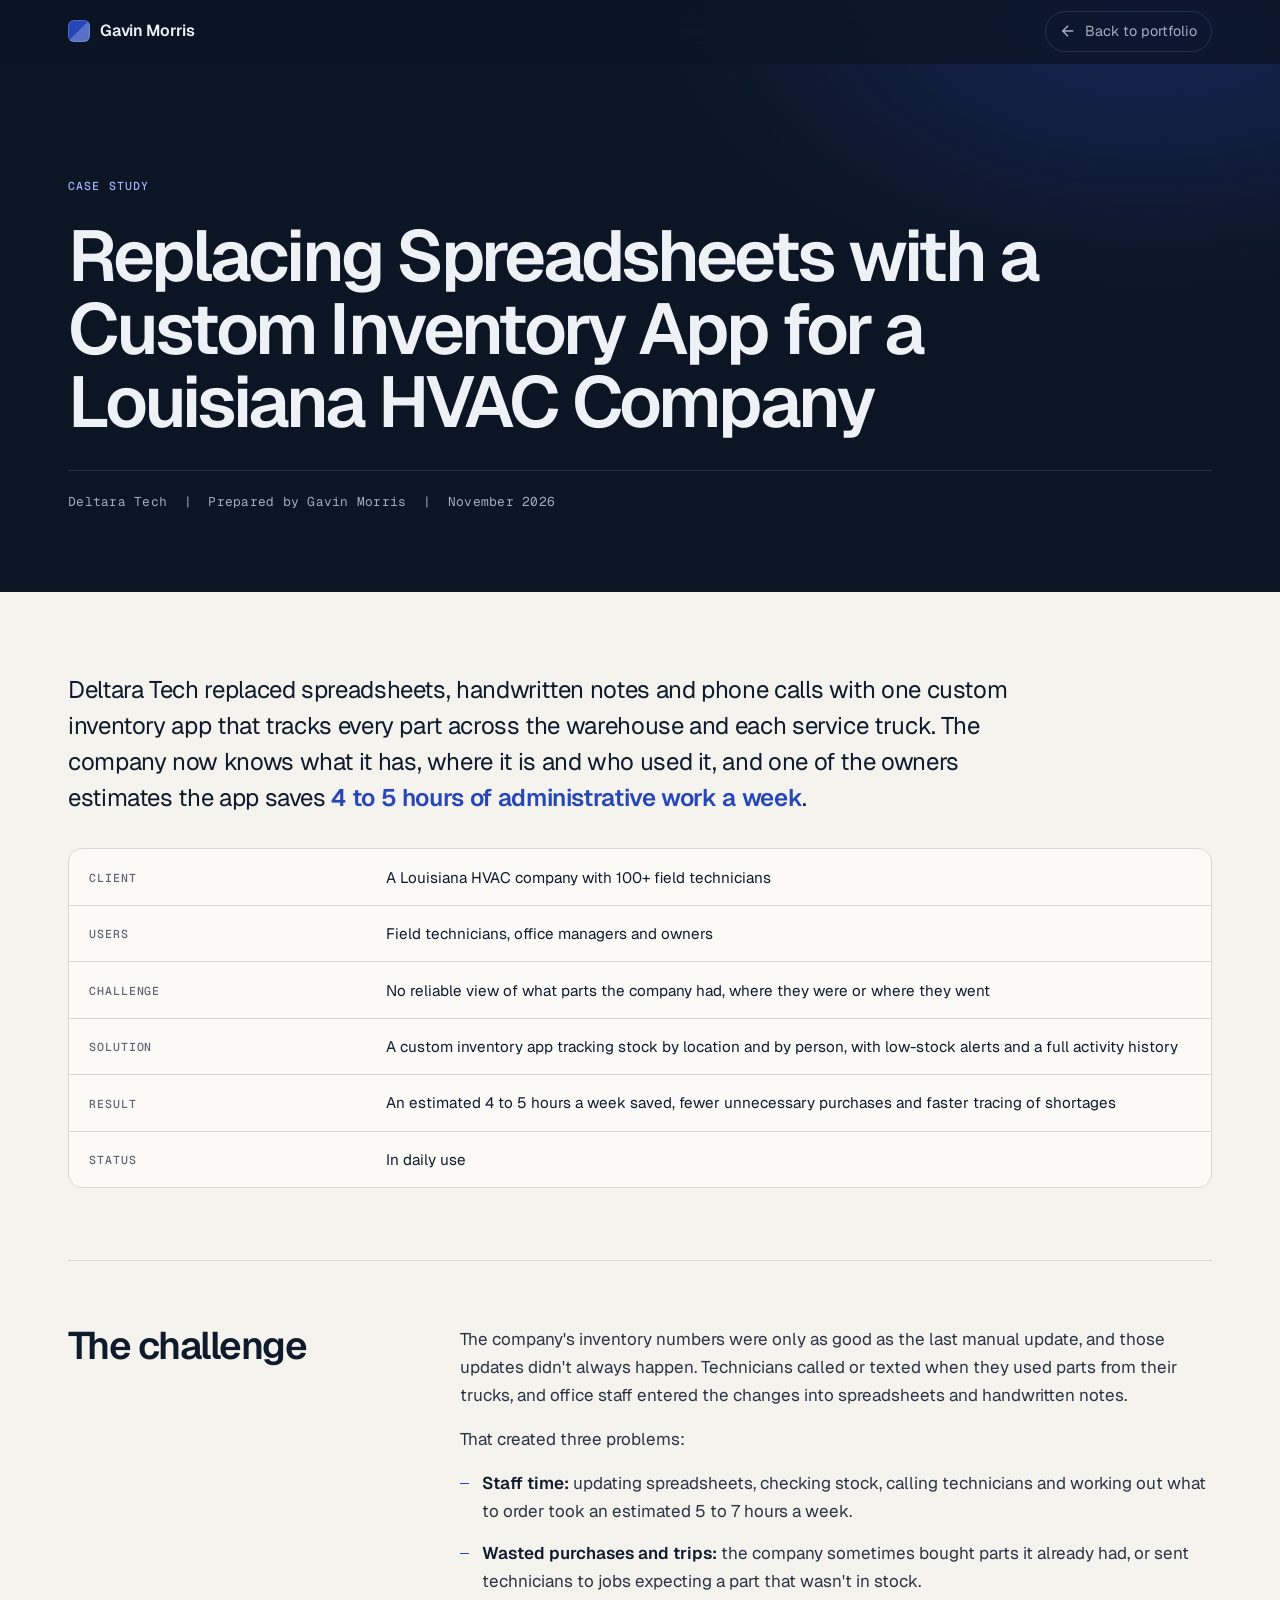
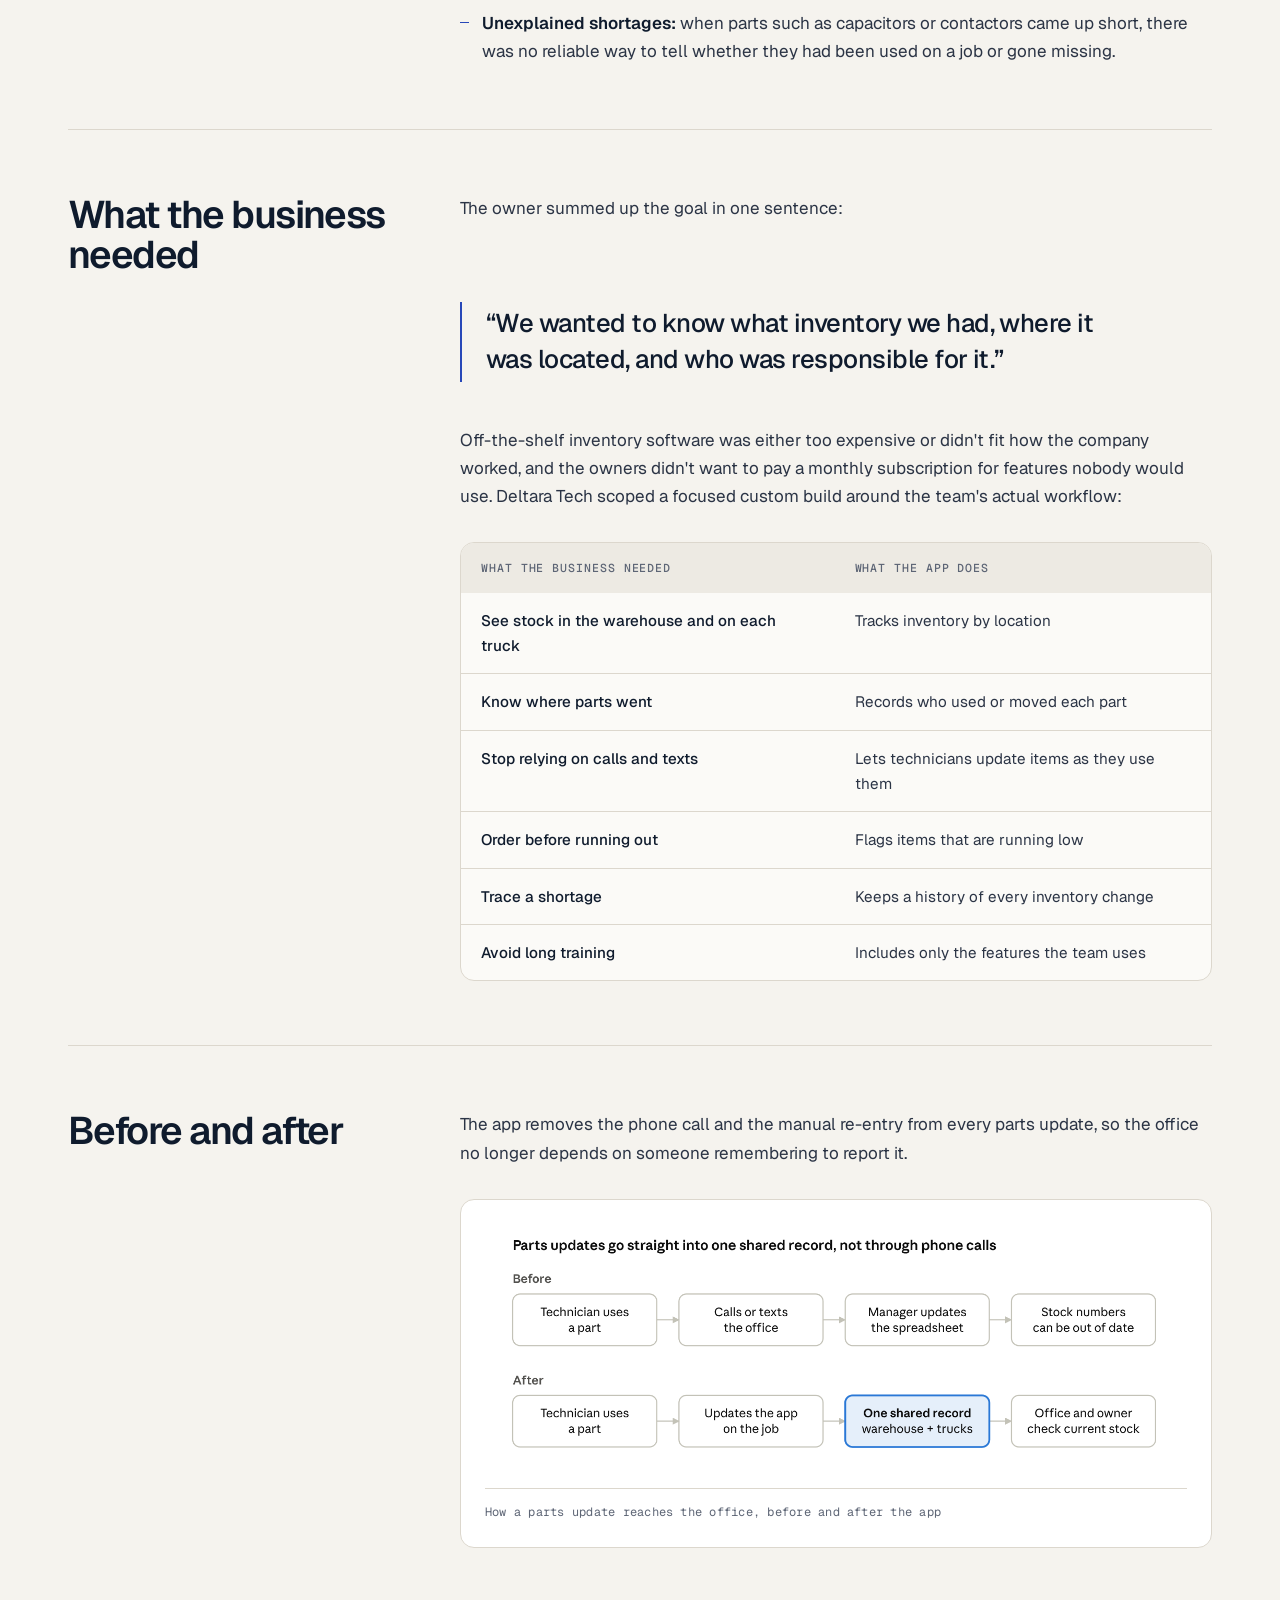
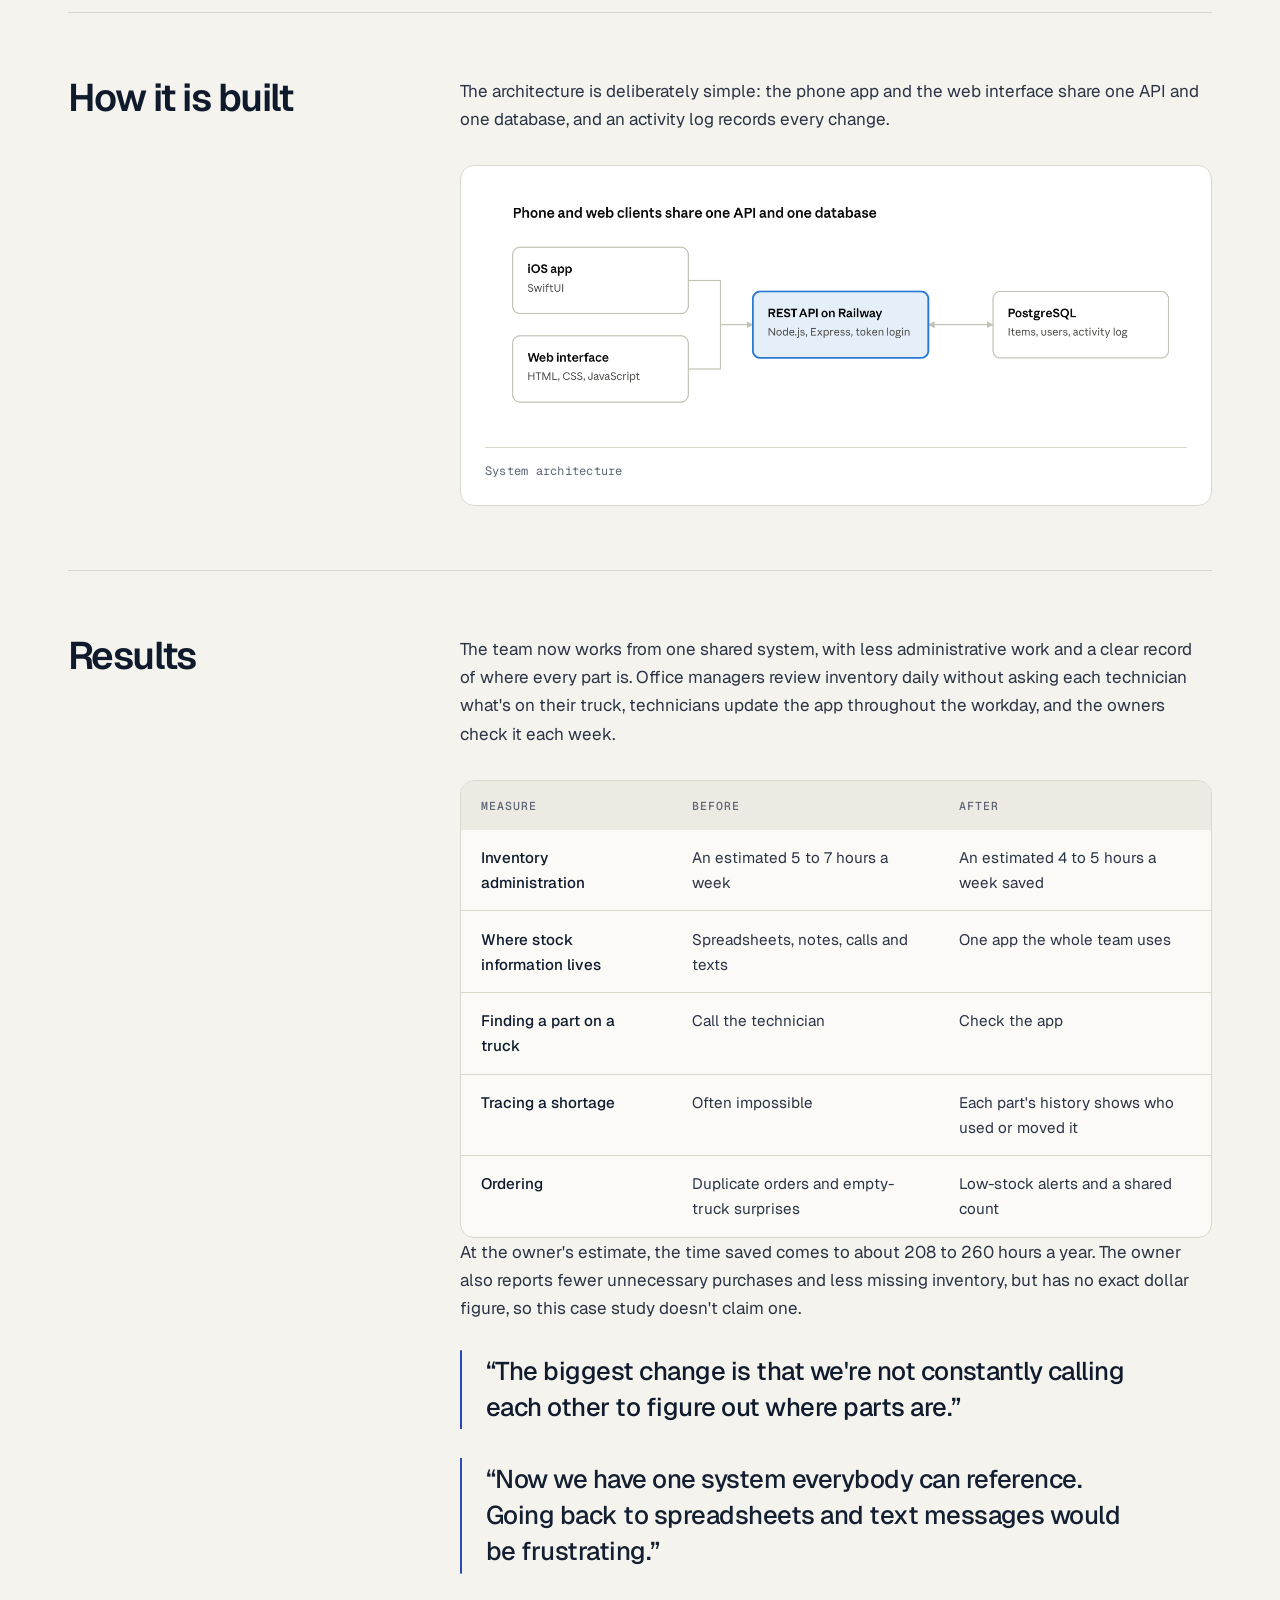
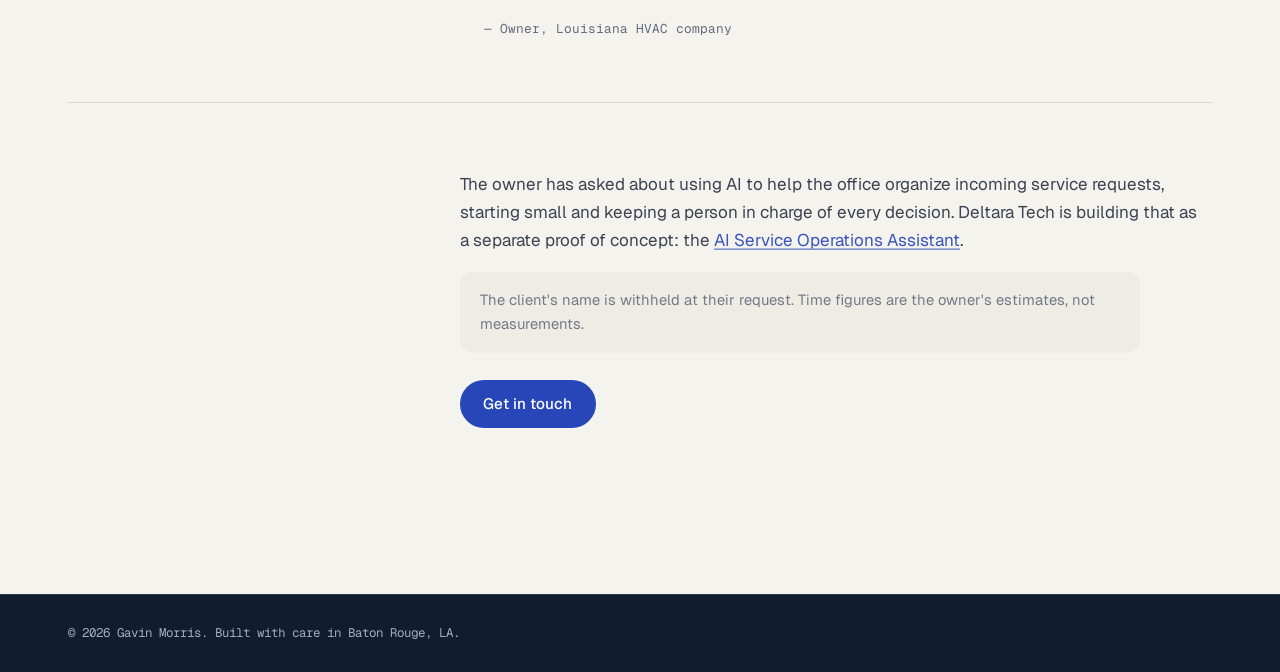
==== commit 101a6d11: "Redesign portfolio with GSAP, Lenis and React Bits effects New visual identity for index.html and ca" ====
--- a/case-study.html
+++ b/case-study.html
@@ -5,137 +5,161 @@
   <meta name="viewport" content="width=device-width, initial-scale=1.0">
   <meta name="description" content="Case study: Deltara Tech replaced spreadsheets and phone calls with a custom inventory app for a Louisiana HVAC company with 100+ field technicians.">
   <meta name="author" content="Gavin Morris">
+  <meta name="theme-color" content="#0c1524">
   <title>Case Study: Custom Inventory App | Gavin Morris</title>
   <link rel="icon" href="favicon.svg" type="image/svg+xml">
   <link rel="preconnect" href="https://fonts.googleapis.com">
   <link rel="preconnect" href="https://fonts.gstatic.com" crossorigin>
-  <link href="https://fonts.googleapis.com/css2?family=DM+Sans:ital,opsz,wght@0,9..40,400;0,9..40,500;0,9..40,600;0,9..40,700;1,9..40,400&family=Instrument+Serif:ital@0;1&display=swap" rel="stylesheet">
+  <link href="https://fonts.googleapis.com/css2?family=Geist:wght@300..700&family=Geist+Mono:wght@400;500&display=swap" rel="stylesheet">
+  <link rel="stylesheet" href="assets/vendor/lenis-1.3.27/lenis.css">
   <link rel="stylesheet" href="styles.css">
+  <script>
+    /* Motion gate: animations only run when the visitor has not asked for reduced motion.
+       If the animation scripts fail to load, content is un-hidden after 2.5s. */
+    (function (d) {
+      var h = d.documentElement;
+      h.classList.add("js");
+      if (window.matchMedia && !window.matchMedia("(prefers-reduced-motion: reduce)").matches) {
+        h.classList.add("motion");
+        setTimeout(function () { if (!h.classList.contains("motion-ready")) h.classList.remove("motion"); }, 2500);
+      }
+    })(document);
+  </script>
+  <script src="assets/vendor/gsap-3.15.0/gsap.min.js" defer></script>
+  <script src="assets/vendor/gsap-3.15.0/ScrollTrigger.min.js" defer></script>
+  <script src="assets/vendor/gsap-3.15.0/SplitText.min.js" defer></script>
+  <script src="assets/vendor/lenis-1.3.27/lenis.min.js" defer></script>
+  <script src="effects.js" defer></script>
+  <script src="main.js" defer></script>
 </head>
-<body>
-  <div class="bg-layer" aria-hidden="true">
-    <div class="bg-mesh"></div>
-    <div class="bg-grid"></div>
-  </div>
-
+<body class="page-case">
+  <a class="skip-link" href="#main">Skip to main content</a>
   <div class="scroll-progress" aria-hidden="true"></div>
 
   <header class="nav" role="banner">
     <div class="nav-inner">
-      <a href="index.html" class="logo">Gavin Morris</a>
+      <a href="index.html" class="logo"><span class="logo-mark" aria-hidden="true"></span>Gavin Morris</a>
       <a href="index.html#projects" class="case-back">
-        <svg width="18" height="18" viewBox="0 0 24 24" fill="none" stroke="currentColor" stroke-width="2"><path d="M19 12H5M12 19l-7-7 7-7"/></svg>
+        <svg width="18" height="18" viewBox="0 0 24 24" fill="none" stroke="currentColor" stroke-width="2" aria-hidden="true" focusable="false"><path d="M19 12H5M12 19l-7-7 7-7"/></svg>
         Back to portfolio
       </a>
     </div>
   </header>
 
-  <main>
+  <main id="main">
     <article class="case">
       <section id="case-top">
-        <span class="section-label">Case study</span>
-        <h1 class="case-title">Replacing Spreadsheets with a Custom Inventory App for a Louisiana HVAC Company</h1>
-        <p class="case-byline">Deltara Tech &nbsp;|&nbsp; Prepared by Gavin Morris &nbsp;|&nbsp; November 2026</p>
+        <div class="case-hero theme-night">
+          <div class="container">
+            <span class="card-label" data-hero-item>Case study</span>
+            <h1 class="case-title" data-case-title>Replacing Spreadsheets with a Custom Inventory App for a Louisiana HVAC Company</h1>
+            <p class="case-byline" data-hero-item>Deltara Tech &nbsp;|&nbsp; Prepared by Gavin Morris &nbsp;|&nbsp; November 2026</p>
+          </div>
+        </div>
 
-        <p class="case-lead">Deltara Tech replaced spreadsheets, handwritten notes and phone calls with one custom inventory app that tracks every part across the warehouse and each service truck. The company now knows what it has, where it is and who used it, and one of the owners estimates the app saves <strong>4 to 5 hours of administrative work a week</strong>.</p>
+        <div class="container case-intro">
+          <p class="case-lead" data-reveal>Deltara Tech replaced spreadsheets, handwritten notes and phone calls with one custom inventory app that tracks every part across the warehouse and each service truck. The company now knows what it has, where it is and who used it, and one of the owners estimates the app saves <strong>4 to 5 hours of administrative work a week</strong>.</p>
 
-        <div class="table-wrap">
-          <table class="case-facts">
-            <tbody>
-              <tr><th scope="row">Client</th><td>A Louisiana HVAC company with 100+ field technicians</td></tr>
-              <tr><th scope="row">Users</th><td>Field technicians, office managers and owners</td></tr>
-              <tr><th scope="row">Challenge</th><td>No reliable view of what parts the company had, where they were or where they went</td></tr>
-              <tr><th scope="row">Solution</th><td>A custom inventory app tracking stock by location and by person, with low-stock alerts and a full activity history</td></tr>
-              <tr><th scope="row">Result</th><td>An estimated 4 to 5 hours a week saved, fewer unnecessary purchases and faster tracing of shortages</td></tr>
-              <tr><th scope="row">Status</th><td>In daily use</td></tr>
-            </tbody>
-          </table>
+          <div class="table-wrap" data-reveal>
+            <table class="case-facts">
+              <tbody>
+                <tr><th scope="row">Client</th><td>A Louisiana HVAC company with 100+ field technicians</td></tr>
+                <tr><th scope="row">Users</th><td>Field technicians, office managers and owners</td></tr>
+                <tr><th scope="row">Challenge</th><td>No reliable view of what parts the company had, where they were or where they went</td></tr>
+                <tr><th scope="row">Solution</th><td>A custom inventory app tracking stock by location and by person, with low-stock alerts and a full activity history</td></tr>
+                <tr><th scope="row">Result</th><td>An estimated 4 to 5 hours a week saved, fewer unnecessary purchases and faster tracing of shortages</td></tr>
+                <tr><th scope="row">Status</th><td>In daily use</td></tr>
+              </tbody>
+            </table>
+          </div>
         </div>
       </section>
 
-      <section id="challenge">
-        <h2>The challenge</h2>
-        <p>The company's inventory numbers were only as good as the last manual update, and those updates didn't always happen. Technicians called or texted when they used parts from their trucks, and office staff entered the changes into spreadsheets and handwritten notes.</p>
-        <p>That created three problems:</p>
-        <ul>
-          <li><strong>Staff time:</strong> updating spreadsheets, checking stock, calling technicians and working out what to order took an estimated 5 to 7 hours a week.</li>
-          <li><strong>Wasted purchases and trips:</strong> the company sometimes bought parts it already had, or sent technicians to jobs expecting a part that wasn't in stock.</li>
-          <li><strong>Unexplained shortages:</strong> when parts such as capacitors or contactors came up short, there was no reliable way to tell whether they had been used on a job or gone missing.</li>
-        </ul>
-      </section>
+      <div class="container case-body">
+        <section id="challenge" class="case-section">
+          <h2 data-split>The challenge</h2>
+          <p data-reveal>The company's inventory numbers were only as good as the last manual update, and those updates didn't always happen. Technicians called or texted when they used parts from their trucks, and office staff entered the changes into spreadsheets and handwritten notes.</p>
+          <p data-reveal>That created three problems:</p>
+          <ul data-reveal>
+            <li><strong>Staff time:</strong> updating spreadsheets, checking stock, calling technicians and working out what to order took an estimated 5 to 7 hours a week.</li>
+            <li><strong>Wasted purchases and trips:</strong> the company sometimes bought parts it already had, or sent technicians to jobs expecting a part that wasn't in stock.</li>
+            <li><strong>Unexplained shortages:</strong> when parts such as capacitors or contactors came up short, there was no reliable way to tell whether they had been used on a job or gone missing.</li>
+          </ul>
+        </section>
 
-      <section id="needs">
-        <h2>What the business needed</h2>
-        <p>The owner summed up the goal in one sentence:</p>
-        <blockquote>&ldquo;We wanted to know what inventory we had, where it was located, and who was responsible for it.&rdquo;</blockquote>
-        <p>Off-the-shelf inventory software was either too expensive or didn't fit how the company worked, and the owners didn't want to pay a monthly subscription for features nobody would use. Deltara Tech scoped a focused custom build around the team's actual workflow:</p>
-        <div class="table-wrap">
-          <table>
-            <thead><tr><th scope="col">What the business needed</th><th scope="col">What the app does</th></tr></thead>
-            <tbody>
-              <tr><td>See stock in the warehouse and on each truck</td><td>Tracks inventory by location</td></tr>
-              <tr><td>Know where parts went</td><td>Records who used or moved each part</td></tr>
-              <tr><td>Stop relying on calls and texts</td><td>Lets technicians update items as they use them</td></tr>
-              <tr><td>Order before running out</td><td>Flags items that are running low</td></tr>
-              <tr><td>Trace a shortage</td><td>Keeps a history of every inventory change</td></tr>
-              <tr><td>Avoid long training</td><td>Includes only the features the team uses</td></tr>
-            </tbody>
-          </table>
-        </div>
-      </section>
+        <section id="needs" class="case-section">
+          <h2 data-split>What the business needed</h2>
+          <p data-reveal>The owner summed up the goal in one sentence:</p>
+          <blockquote data-reveal>&ldquo;We wanted to know what inventory we had, where it was located, and who was responsible for it.&rdquo;</blockquote>
+          <p data-reveal>Off-the-shelf inventory software was either too expensive or didn't fit how the company worked, and the owners didn't want to pay a monthly subscription for features nobody would use. Deltara Tech scoped a focused custom build around the team's actual workflow:</p>
+          <div class="table-wrap" data-reveal>
+            <table>
+              <thead><tr><th scope="col">What the business needed</th><th scope="col">What the app does</th></tr></thead>
+              <tbody>
+                <tr><td>See stock in the warehouse and on each truck</td><td>Tracks inventory by location</td></tr>
+                <tr><td>Know where parts went</td><td>Records who used or moved each part</td></tr>
+                <tr><td>Stop relying on calls and texts</td><td>Lets technicians update items as they use them</td></tr>
+                <tr><td>Order before running out</td><td>Flags items that are running low</td></tr>
+                <tr><td>Trace a shortage</td><td>Keeps a history of every inventory change</td></tr>
+                <tr><td>Avoid long training</td><td>Includes only the features the team uses</td></tr>
+              </tbody>
+            </table>
+          </div>
+        </section>
 
-      <section id="before-after">
-        <h2>Before and after</h2>
-        <p>The app removes the phone call and the manual re-entry from every parts update, so the office no longer depends on someone remembering to report it.</p>
-        <figure>
-          <img src="assets/case-study-before-after.png" width="1344" height="476" loading="lazy" alt="Before: a technician uses a part, calls or texts the office, the manager updates the spreadsheet, and stock numbers can be out of date. After: the technician uses a part, updates the app on the job, it goes into one shared record for the warehouse and trucks, and the office and owner check current stock.">
-          <figcaption>How a parts update reaches the office, before and after the app</figcaption>
-        </figure>
-      </section>
+        <section id="before-after" class="case-section">
+          <h2 data-split>Before and after</h2>
+          <p data-reveal>The app removes the phone call and the manual re-entry from every parts update, so the office no longer depends on someone remembering to report it.</p>
+          <figure data-reveal data-wipe>
+            <img src="assets/case-study-before-after.png" width="1344" height="476" loading="lazy" alt="Before: a technician uses a part, calls or texts the office, the manager updates the spreadsheet, and stock numbers can be out of date. After: the technician uses a part, updates the app on the job, it goes into one shared record for the warehouse and trucks, and the office and owner check current stock.">
+            <figcaption>How a parts update reaches the office, before and after the app</figcaption>
+          </figure>
+        </section>
 
-      <section id="built">
-        <h2>How it is built</h2>
-        <p>The architecture is deliberately simple: the phone app and the web interface share one API and one database, and an activity log records every change.</p>
-        <figure>
-          <img src="assets/case-study-architecture.png" width="1344" height="462" loading="lazy" alt="An iOS app built in SwiftUI and a web interface built with HTML, CSS and JavaScript both connect to a REST API on Railway, built with Node.js and Express with token login, which reads and writes a PostgreSQL database of items, users and an activity log.">
-          <figcaption>System architecture</figcaption>
-        </figure>
-      </section>
+        <section id="built" class="case-section">
+          <h2 data-split>How it is built</h2>
+          <p data-reveal>The architecture is deliberately simple: the phone app and the web interface share one API and one database, and an activity log records every change.</p>
+          <figure data-reveal data-wipe>
+            <img src="assets/case-study-architecture.png" width="1344" height="462" loading="lazy" alt="An iOS app built in SwiftUI and a web interface built with HTML, CSS and JavaScript both connect to a REST API on Railway, built with Node.js and Express with token login, which reads and writes a PostgreSQL database of items, users and an activity log.">
+            <figcaption>System architecture</figcaption>
+          </figure>
+        </section>
 
-      <section id="results">
-        <h2>Results</h2>
-        <p>The team now works from one shared system, with less administrative work and a clear record of where every part is. Office managers review inventory daily without asking each technician what's on their truck, technicians update the app throughout the workday, and the owners check it each week.</p>
-        <div class="table-wrap">
-          <table>
-            <thead><tr><th scope="col">Measure</th><th scope="col">Before</th><th scope="col">After</th></tr></thead>
-            <tbody>
-              <tr><td>Inventory administration</td><td>An estimated 5 to 7 hours a week</td><td>An estimated 4 to 5 hours a week saved</td></tr>
-              <tr><td>Where stock information lives</td><td>Spreadsheets, notes, calls and texts</td><td>One app the whole team uses</td></tr>
-              <tr><td>Finding a part on a truck</td><td>Call the technician</td><td>Check the app</td></tr>
-              <tr><td>Tracing a shortage</td><td>Often impossible</td><td>Each part's history shows who used or moved it</td></tr>
-              <tr><td>Ordering</td><td>Duplicate orders and empty-truck surprises</td><td>Low-stock alerts and a shared count</td></tr>
-            </tbody>
-          </table>
-        </div>
-        <p>At the owner's estimate, the time saved comes to about 208 to 260 hours a year. The owner also reports fewer unnecessary purchases and less missing inventory, but has no exact dollar figure, so this case study doesn't claim one.</p>
-        <blockquote>&ldquo;The biggest change is that we're not constantly calling each other to figure out where parts are.&rdquo;</blockquote>
-        <blockquote>&ldquo;Now we have one system everybody can reference. Going back to spreadsheets and text messages would be frustrating.&rdquo;</blockquote>
-        <p class="case-attribution">&mdash; Owner, Louisiana HVAC company</p>
-      </section>
+        <section id="results" class="case-section">
+          <h2 data-split>Results</h2>
+          <p data-reveal>The team now works from one shared system, with less administrative work and a clear record of where every part is. Office managers review inventory daily without asking each technician what's on their truck, technicians update the app throughout the workday, and the owners check it each week.</p>
+          <div class="table-wrap" data-reveal>
+            <table>
+              <thead><tr><th scope="col">Measure</th><th scope="col">Before</th><th scope="col">After</th></tr></thead>
+              <tbody>
+                <tr><td>Inventory administration</td><td>An estimated 5 to 7 hours a week</td><td>An estimated 4 to 5 hours a week saved</td></tr>
+                <tr><td>Where stock information lives</td><td>Spreadsheets, notes, calls and texts</td><td>One app the whole team uses</td></tr>
+                <tr><td>Finding a part on a truck</td><td>Call the technician</td><td>Check the app</td></tr>
+                <tr><td>Tracing a shortage</td><td>Often impossible</td><td>Each part's history shows who used or moved it</td></tr>
+                <tr><td>Ordering</td><td>Duplicate orders and empty-truck surprises</td><td>Low-stock alerts and a shared count</td></tr>
+              </tbody>
+            </table>
+          </div>
+          <p data-reveal>At the owner's estimate, the time saved comes to about 208 to 260 hours a year. The owner also reports fewer unnecessary purchases and less missing inventory, but has no exact dollar figure, so this case study doesn't claim one.</p>
+          <blockquote data-reveal>&ldquo;The biggest change is that we're not constantly calling each other to figure out where parts are.&rdquo;</blockquote>
+          <blockquote data-reveal>&ldquo;Now we have one system everybody can reference. Going back to spreadsheets and text messages would be frustrating.&rdquo;</blockquote>
+          <p class="case-attribution" data-reveal>&mdash; Owner, Louisiana HVAC company</p>
+        </section>
 
-      <section id="next">
-        <h2>What's next</h2>
-        <p>The owner has asked about using AI to help the office organize incoming service requests, starting small and keeping a person in charge of every decision. Deltara Tech is building that as a separate proof of concept: the <a href="https://github.com/Gavin-Morris-04/ai-service-ops-assistant" target="_blank" rel="noopener noreferrer">AI Service Operations Assistant</a>.</p>
-        <p class="case-note">The client's name is withheld at their request. Time figures are the owner's estimates, not measurements.</p>
-        <a href="index.html#contact" class="btn btn-primary">Get in touch</a>
-      </section>
+        <section id="next" class="case-section">
+          <h2 data-split>What's next</h2>
+          <p data-reveal>The owner has asked about using AI to help the office organize incoming service requests, starting small and keeping a person in charge of every decision. Deltara Tech is building that as a separate proof of concept: the <a href="https://github.com/Gavin-Morris-04/ai-service-ops-assistant" target="_blank" rel="noopener noreferrer">AI Service Operations Assistant</a>.</p>
+          <p class="case-note" data-reveal>The client's name is withheld at their request. Time figures are the owner's estimates, not measurements.</p>
+          <a href="index.html#contact" class="btn btn-primary" data-magnet>Get in touch</a>
+        </section>
+      </div>
     </article>
   </main>
 
-  <footer class="footer">
-    <p>&copy; 2026 Gavin Morris. Built with care in Baton Rouge, LA.</p>
+  <footer class="footer theme-night">
+    <div class="container footer-inner">
+      <p>&copy; 2026 Gavin Morris. Built with care in Baton Rouge, LA.</p>
+    </div>
   </footer>
-
-  <script src="main.js"></script>
 </body>
 </html>
--- a/assets/vendor/lenis-1.3.27/lenis.css
+++ b/assets/vendor/lenis-1.3.27/lenis.css
@@ -0,0 +1,26 @@
+html.lenis,
+html.lenis body {
+  height: auto;
+}
+
+.lenis:not(.lenis-autoToggle).lenis-stopped {
+  overflow: clip;
+}
+
+.lenis [data-lenis-prevent],
+.lenis [data-lenis-prevent-wheel],
+.lenis [data-lenis-prevent-touch],
+.lenis [data-lenis-prevent-vertical],
+.lenis [data-lenis-prevent-horizontal] {
+  overscroll-behavior: contain;
+}
+
+.lenis.lenis-smooth iframe {
+  pointer-events: none;
+}
+
+.lenis.lenis-autoToggle {
+  transition-property: overflow;
+  transition-duration: 1ms;
+  transition-behavior: allow-discrete;
+}
--- a/styles.css
+++ b/styles.css
@@ -1,1275 +1,1368 @@
-/* Gavin Morris Portfolio — styles */
+/* Gavin Morris Portfolio — styles
+   Identity: ink navy + warm paper, one cobalt accent. Type: Geist / Geist Mono. */
+
 :root {
-  --bg: #080b14;
-  --bg-elevated: #0f1424;
-  --surface: rgba(255, 255, 255, 0.04);
-  --border: rgba(255, 255, 255, 0.08);
-  --border-hover: rgba(99, 179, 237, 0.35);
-  --text: #e8edf5;
-  --text-muted: #8b9cb8;
-  --text-dim: #5c6d88;
-  --accent: #3b82f6;
-  --accent-2: #6366f1;
-  --accent-3: #22d3ee;
-  --gold: #f59e0b;
-  --font-sans: "DM Sans", system-ui, sans-serif;
-  --font-display: "Instrument Serif", Georgia, serif;
-  --nav-h: 72px;
-  --radius: 16px;
-  --radius-lg: 24px;
+  /* Paper (light sections) */
+  --paper: #f5f3ee;
+  --paper-2: #edeae3;
+  --card: #fbfaf7;
+  --ink: #0f1b2d;
+  --text: #2b3445;
+  --muted: #5d6575;
+  --rule: #dcd7cd;
+  --rule-strong: #c4beb2;
+  --accent: #2747b8;
+  --accent-hover: #1d3797;
+  --accent-wash: #e5eaf8;
+
+  /* Night (dark sections) */
+  --night: #0c1524;
+  --night-2: #111c2f;
+  --night-3: #18253c;
+  --on-night: #eef1f6;
+  --on-night-muted: #a3adbf;
+  --night-rule: rgba(238, 241, 246, 0.12);
+  --accent-night: #9db4ff;
+
+  --ok: #43b47a;
+
+  --font: "Geist", ui-sans-serif, system-ui, -apple-system, "Segoe UI", Roboto, sans-serif;
+  --mono: "Geist Mono", ui-monospace, "SFMono-Regular", Menlo, Consolas, monospace;
+
+  --gutter: clamp(16px, 4vw, 48px);
+  --maxw: 1240px;
+  --nav-h: 64px;
+  --radius: 14px;
+  --radius-lg: 20px;
   --ease: cubic-bezier(0.22, 1, 0.36, 1);
-  --shadow: 0 24px 48px rgba(0, 0, 0, 0.35);
-}
-
-*, *::before, *::after {
-  margin: 0;
-  padding: 0;
-  box-sizing: border-box;
-}
+}
+
+*, *::before, *::after { box-sizing: border-box; margin: 0; padding: 0; }
 
 html {
-  scroll-behavior: smooth;
-  scroll-padding-top: var(--nav-h);
+  scroll-padding-top: calc(var(--nav-h) + 16px);
+  -webkit-text-size-adjust: 100%;
+  text-size-adjust: 100%;
+}
+
+@media (prefers-reduced-motion: no-preference) {
+  html:not(.lenis) { scroll-behavior: smooth; }
 }
 
 body {
-  font-family: var(--font-sans);
-  background: var(--bg);
+  font-family: var(--font);
+  font-size: 1.0625rem;
+  line-height: 1.65;
   color: var(--text);
-  line-height: 1.65;
-  overflow-x: hidden;
+  background: var(--paper);
   -webkit-font-smoothing: antialiased;
-}
-
-::selection {
-  background: rgba(59, 130, 246, 0.35);
-  color: #fff;
-}
+  -moz-osx-font-smoothing: grayscale;
+  text-rendering: optimizeLegibility;
+}
+
+::selection { background: var(--accent); color: #fff; }
 
 a { color: inherit; text-decoration: none; }
-img { max-width: 100%; display: block; }
-button { font: inherit; cursor: pointer; border: none; background: none; color: inherit; }
+img { max-width: 100%; height: auto; display: block; }
+button { font: inherit; color: inherit; background: none; border: 0; cursor: pointer; }
 ul { list-style: none; }
-
-/* Background */
-.bg-layer {
+svg { flex-shrink: 0; }
+[hidden] { display: none !important; }
+
+h1, h2, h3 { color: var(--ink); font-weight: 600; line-height: 1.1; letter-spacing: -0.025em; }
+
+/* ---------- Focus ---------- */
+:focus-visible {
+  outline: 2px solid var(--accent);
+  outline-offset: 3px;
+  border-radius: 4px;
+}
+.theme-night :focus-visible,
+.nav :focus-visible,
+.mobile-drawer :focus-visible,
+.back-top:focus-visible { outline-color: var(--accent-night); }
+[tabindex="-1"]:focus { outline: none; }
+
+.skip-link {
   position: fixed;
-  inset: 0;
-  z-index: 0;
-  pointer-events: none;
+  top: 12px;
+  left: 12px;
+  z-index: 300;
+  padding: 0.7rem 1.1rem;
+  border-radius: 999px;
+  background: var(--on-night);
+  color: var(--night);
+  font-weight: 500;
+  font-size: 0.9rem;
+  transform: translateY(-160%);
+  transition: transform 0.2s var(--ease);
+}
+.skip-link:focus { transform: none; }
+
+.sr-only {
+  position: absolute !important;
+  width: 1px; height: 1px;
+  padding: 0; margin: -1px;
   overflow: hidden;
-}
-
-.bg-mesh {
-  position: absolute;
-  inset: 0;
-  background:
-    radial-gradient(ellipse 80% 50% at 20% -10%, rgba(59, 130, 246, 0.18), transparent),
-    radial-gradient(ellipse 60% 40% at 90% 20%, rgba(99, 102, 241, 0.12), transparent),
-    radial-gradient(ellipse 50% 30% at 50% 100%, rgba(34, 211, 238, 0.08), transparent),
-    var(--bg);
-}
-
-.bg-grid {
-  position: absolute;
-  inset: 0;
-  opacity: 0.04;
-  background-image:
-    linear-gradient(rgba(255,255,255,0.5) 1px, transparent 1px),
-    linear-gradient(90deg, rgba(255,255,255,0.5) 1px, transparent 1px);
-  background-size: 64px 64px;
-  mask-image: radial-gradient(ellipse 70% 60% at 50% 30%, black, transparent);
-}
-
-#particle-canvas {
-  position: absolute;
-  inset: 0;
+  clip: rect(0, 0, 0, 0);
+  white-space: nowrap;
+  border: 0;
+}
+
+/* ---------- Layout ---------- */
+.container {
   width: 100%;
-  height: 100%;
-  opacity: 0.5;
-}
-
-/* Progress */
+  max-width: var(--maxw);
+  margin: 0 auto;
+  padding: 0 var(--gutter);
+}
+
+.theme-night { background: var(--night); color: var(--on-night-muted); }
+.theme-night h1, .theme-night h2, .theme-night h3 { color: var(--on-night); }
+
+main { counter-reset: sec; overflow-x: clip; }
+
+.section {
+  position: relative;
+  padding: clamp(4.5rem, 10vw, 8.5rem) 0;
+  counter-increment: sec;
+}
+.band { background: var(--paper-2); }
+
+/* ---------- Scroll progress ---------- */
 .scroll-progress {
   position: fixed;
-  top: 0;
-  left: 0;
+  top: 0; left: 0;
+  width: 100%;
   height: 2px;
-  width: 100%;
-  z-index: 200;
-  transform-origin: left;
+  z-index: 120;
+  background: var(--accent-night);
+  transform-origin: 0 50%;
   transform: scaleX(0);
-  background: linear-gradient(90deg, var(--accent), var(--accent-2), var(--accent-3));
-  box-shadow: 0 0 12px rgba(59, 130, 246, 0.6);
-}
-
-/* Nav */
+}
+html:not(.js) .scroll-progress { display: none; }
+
+/* ---------- Nav ---------- */
 .nav {
   position: fixed;
-  top: 0;
-  left: 0;
-  right: 0;
+  inset: 0 0 auto 0;
   z-index: 100;
   height: var(--nav-h);
-  transition: background 0.4s var(--ease), border-color 0.4s, backdrop-filter 0.4s;
-}
-
-.nav.scrolled {
-  background: rgba(8, 11, 20, 0.85);
-  backdrop-filter: blur(20px) saturate(1.4);
-  border-bottom: 1px solid var(--border);
-}
+  color: var(--on-night);
+  background: rgba(12, 21, 36, 0.82);
+  -webkit-backdrop-filter: blur(14px) saturate(1.3);
+  backdrop-filter: blur(14px) saturate(1.3);
+  border-bottom: 1px solid transparent;
+  transition: border-color 0.3s, background-color 0.3s;
+}
+.nav.is-scrolled { border-bottom-color: var(--night-rule); background: rgba(12, 21, 36, 0.92); }
 
 .nav-inner {
-  max-width: 1200px;
+  max-width: var(--maxw);
+  height: 100%;
   margin: 0 auto;
-  padding: 0 1.5rem;
-  height: 100%;
+  padding: 0 var(--gutter);
   display: flex;
   align-items: center;
-  justify-content: space-between;
-  gap: 1rem;
+  gap: 1.5rem;
 }
 
 .logo {
-  font-family: var(--font-display);
-  font-size: 1.5rem;
-  font-style: italic;
-  color: var(--text);
-  transition: opacity 0.3s;
-}
-
-.logo:hover { opacity: 0.8; }
-
-.nav-links {
-  display: none;
+  display: inline-flex;
   align-items: center;
-  gap: 0.25rem;
-}
-
-@media (min-width: 1024px) {
-  .nav-links { display: flex; }
-}
-
+  gap: 0.65rem;
+  font-weight: 600;
+  font-size: 1rem;
+  letter-spacing: -0.02em;
+  white-space: nowrap;
+}
+.logo-mark {
+  width: 22px; height: 22px;
+  border-radius: 6px;
+  background:
+    linear-gradient(135deg, transparent 50%, rgba(255, 255, 255, 0.22) 50%),
+    var(--accent);
+  box-shadow: inset 0 0 0 1px rgba(255, 255, 255, 0.18);
+}
+
+.nav-links { display: flex; gap: 0.15rem; margin-left: auto; }
 .nav-link {
-  padding: 0.5rem 0.875rem;
+  position: relative;
+  padding: 0.45rem 0.8rem;
+  border-radius: 999px;
+  font-size: 0.9rem;
+  color: var(--on-night-muted);
+  transition: color 0.2s, background-color 0.2s;
+}
+.nav-link:hover { color: var(--on-night); background: rgba(255, 255, 255, 0.06); }
+.nav-link.active { color: var(--on-night); }
+.nav-link.active::after {
+  content: "";
+  position: absolute;
+  left: 50%; bottom: 0.15rem;
+  width: 4px; height: 4px;
+  margin-left: -2px;
+  border-radius: 50%;
+  background: var(--accent-night);
+}
+
+.nav-cta {
+  display: inline-flex;
+  align-items: center;
+  height: 38px;
+  padding: 0 1rem;
+  border-radius: 999px;
   font-size: 0.875rem;
   font-weight: 500;
-  color: var(--text-muted);
-  border-radius: 8px;
-  transition: color 0.25s, background 0.25s;
+  color: var(--night);
+  background: var(--on-night);
+  transition: background-color 0.2s;
+  white-space: nowrap;
+}
+.nav-cta:hover { background: #fff; }
+
+.case-back {
+  margin-left: auto;
+  display: inline-flex;
+  align-items: center;
+  gap: 0.5rem;
+  font-size: 0.9rem;
+  color: var(--on-night-muted);
+  padding: 0.45rem 0.85rem;
+  border-radius: 999px;
+  border: 1px solid var(--night-rule);
+  transition: color 0.2s, border-color 0.2s;
+  white-space: nowrap;
+}
+.case-back:hover { color: var(--on-night); border-color: rgba(238, 241, 246, 0.3); }
+
+.menu-toggle {
+  display: none;
+  margin-left: auto;
+  width: 44px; height: 44px;
+  border-radius: 999px;
   position: relative;
 }
-
-.nav-link:hover,
-.nav-link.active {
-  color: var(--text);
-}
-
-.nav-link.active {
-  background: rgba(59, 130, 246, 0.12);
-}
-
-.nav-cta {
-  display: none;
-  padding: 0.5rem 1.25rem;
-  font-size: 0.875rem;
-  font-weight: 600;
-  color: #fff;
-  background: linear-gradient(135deg, var(--accent), var(--accent-2));
-  border-radius: 999px;
-  transition: transform 0.25s var(--ease), box-shadow 0.25s;
-}
-
-@media (min-width: 1024px) {
-  .nav-cta { display: inline-flex; }
-}
-
-.nav-cta:hover {
-  transform: translateY(-1px);
-  box-shadow: 0 8px 24px rgba(59, 130, 246, 0.35);
-}
-
-.menu-toggle {
-  display: flex;
-  align-items: center;
-  justify-content: center;
-  width: 44px;
-  height: 44px;
-  border-radius: 10px;
-  border: 1px solid var(--border);
-  background: var(--surface);
-}
-
-@media (min-width: 1024px) {
-  .menu-toggle { display: none; }
-}
+.menu-toggle-bar {
+  position: absolute;
+  left: 12px; right: 12px;
+  height: 1.5px;
+  background: currentColor;
+  transition: transform 0.3s var(--ease);
+}
+.menu-toggle-bar:first-child { top: 18px; }
+.menu-toggle-bar:last-child { top: 25px; }
+.menu-toggle[aria-expanded="true"] .menu-toggle-bar:first-child { transform: translateY(3.5px) rotate(45deg); }
+.menu-toggle[aria-expanded="true"] .menu-toggle-bar:last-child { transform: translateY(-3.5px) rotate(-45deg); }
 
 .mobile-drawer {
   position: fixed;
   top: var(--nav-h);
-  left: 0;
-  right: 0;
-  bottom: 0;
+  left: 0; right: 0;
   z-index: 99;
-  background: rgba(8, 11, 20, 0.97);
-  backdrop-filter: blur(24px);
-  padding: 1.5rem;
   display: flex;
   flex-direction: column;
-  gap: 0.5rem;
-  transform: translateX(100%);
-  transition: transform 0.4s var(--ease);
-}
-
-.mobile-drawer.open { transform: translateX(0); }
-
+  padding: 0.75rem var(--gutter) 1.75rem;
+  background: var(--night);
+  border-bottom: 1px solid var(--night-rule);
+  box-shadow: 0 30px 60px rgba(0, 0, 0, 0.35);
+}
 .mobile-drawer .nav-link {
+  font-size: 1.5rem;
+  font-weight: 500;
+  letter-spacing: -0.02em;
+  padding: 0.65rem 0;
+  border-radius: 0;
+  color: var(--on-night);
+  border-bottom: 1px solid var(--night-rule);
+}
+.mobile-drawer .nav-link:hover { background: none; color: var(--accent-night); }
+.mobile-drawer .nav-link.active { color: var(--accent-night); }
+.mobile-drawer .nav-link.active::after { display: none; }
+
+/* ---------- Buttons & links ---------- */
+.btn {
+  display: inline-flex;
+  align-items: center;
+  justify-content: center;
+  gap: 0.6rem;
+  min-height: 48px;
+  padding: 0.75rem 1.4rem;
+  border-radius: 999px;
+  font-size: 0.95rem;
+  font-weight: 500;
+  line-height: 1.2;
+  border: 1px solid transparent;
+  transition: background-color 0.25s, color 0.25s, border-color 0.25s;
+}
+.btn svg { transition: transform 0.3s var(--ease); }
+.btn:hover svg { transform: translateX(3px); }
+
+.btn-primary { background: var(--accent); color: #fff; }
+.btn-primary:hover { background: var(--accent-hover); }
+.theme-night .btn-primary { background: var(--on-night); color: var(--night); }
+.theme-night .btn-primary:hover { background: #fff; }
+
+.btn-outline { border-color: var(--rule-strong); color: var(--ink); }
+.btn-outline:hover { border-color: var(--ink); }
+.theme-night .btn-outline { border-color: rgba(238, 241, 246, 0.28); color: var(--on-night); }
+.theme-night .btn-outline:hover { border-color: var(--on-night); background: rgba(255, 255, 255, 0.05); }
+
+.btn-lg { min-height: 56px; padding: 0.9rem 1.8rem; font-size: 1.05rem; }
+
+.project-link {
+  display: inline-flex;
+  align-items: center;
+  gap: 0.4rem;
+  font-weight: 500;
+  font-size: 0.95rem;
+  color: var(--accent);
+  background-image: linear-gradient(currentColor, currentColor);
+  background-size: 0% 1px;
+  background-position: 0 100%;
+  background-repeat: no-repeat;
+  transition: background-size 0.35s var(--ease);
+}
+.project-link:hover { background-size: 100% 1px; }
+.project-link svg { transition: transform 0.3s var(--ease); }
+.project-link:hover svg { transform: translateX(3px); }
+.theme-night .project-link { color: var(--accent-night); }
+
+/* ---------- Section heads ---------- */
+.sec-head {
+  display: grid;
+  grid-template-columns: repeat(12, minmax(0, 1fr));
+  column-gap: 2rem;
+  align-items: end;
+  margin-bottom: clamp(2.5rem, 5vw, 4rem);
+}
+
+.eyebrow {
+  grid-column: 1 / -1;
+  display: flex;
+  align-items: center;
+  gap: 0.85rem;
+  margin-bottom: 1.5rem;
+  font-family: var(--mono);
+  font-size: 0.75rem;
+  font-weight: 500;
+  letter-spacing: 0.1em;
+  text-transform: uppercase;
+  color: var(--muted);
+}
+.eyebrow::before {
+  content: counter(sec, decimal-leading-zero);
+  content: counter(sec, decimal-leading-zero) / "";
+  color: var(--accent);
+}
+.eyebrow::after {
+  content: "";
+  flex: 1;
+  height: 1px;
+  background: var(--rule);
+}
+.theme-night .eyebrow { color: var(--on-night-muted); }
+.theme-night .eyebrow::before { color: var(--accent-night); }
+.theme-night .eyebrow::after { background: var(--night-rule); }
+
+.sec-title {
+  grid-column: 1 / span 6;
+  font-size: clamp(2.6rem, 6.4vw, 5rem);
+  line-height: 0.98;
+  letter-spacing: -0.05em;
+  font-weight: 600;
+}
+
+.sec-desc {
+  grid-column: 8 / -1;
+  font-size: 1.0625rem;
+  color: var(--muted);
+  max-width: 52ch;
+}
+.sec-desc-lg {
+  grid-column: 7 / -1;
   font-size: 1.125rem;
-  padding: 1rem;
-  border-radius: 12px;
-}
-
-/* Layout */
-main { position: relative; z-index: 1; }
-
-.section {
-  padding: 5rem 1.5rem;
-  max-width: 1200px;
-  margin: 0 auto;
-}
-
-.section-wide { max-width: 1280px; }
-
-.section-label {
-  display: inline-block;
-  font-size: 0.75rem;
-  font-weight: 600;
-  letter-spacing: 0.14em;
-  text-transform: uppercase;
-  color: var(--accent-3);
-  margin-bottom: 0.75rem;
-}
-
-.section-title {
-  font-family: var(--font-display);
-  font-size: clamp(2.25rem, 5vw, 3.5rem);
-  font-weight: 400;
-  line-height: 1.15;
   color: var(--text);
-  margin-bottom: 1rem;
-}
-
-.section-desc {
-  font-size: 1.0625rem;
-  color: var(--text-muted);
-  max-width: 36rem;
-  line-height: 1.75;
-}
-
-.section-header {
-  margin-bottom: 3.5rem;
-}
-
-.section-header.center {
-  text-align: center;
-}
-
-.section-header.center .section-desc {
-  margin: 0 auto;
-}
-
-/* Hero */
+  max-width: none;
+}
+.theme-night .sec-desc { color: var(--on-night-muted); }
+
+.sec-head-stacked .sec-title { grid-column: 1 / -1; }
+
+.statement {
+  grid-column: 1 / span 10;
+  margin-top: clamp(1.75rem, 3vw, 2.5rem);
+  font-size: clamp(1.6rem, 3.3vw, 2.75rem);
+  line-height: 1.2;
+  letter-spacing: -0.03em;
+  font-weight: 500;
+  color: var(--ink);
+}
+.scroll-reveal-word, .scroll-reveal-piece { display: inline-block; }
+
+/* SplitText masks get breathing room so descenders are not clipped mid-animation */
+.split-word-mask { padding: 0 0.06em 0.16em; margin: 0 -0.06em -0.16em; }
+
+/* ---------- Hero ---------- */
 .hero {
+  position: relative;
   min-height: 100vh;
+  min-height: 100svh;
   display: flex;
-  flex-direction: column;
-  justify-content: center;
-  padding: calc(var(--nav-h) + 3rem) 1.5rem 4rem;
-  max-width: 1200px;
-  margin: 0 auto;
-  position: relative;
-}
+  align-items: flex-end;
+  padding: calc(var(--nav-h) + clamp(3rem, 8vh, 6rem)) 0 clamp(2rem, 5vh, 3.5rem);
+  overflow: hidden;
+  isolation: isolate;
+}
+.hero::before {
+  content: "";
+  position: absolute;
+  inset: 0;
+  z-index: -2;
+  background:
+    radial-gradient(60% 55% at 85% 0%, rgba(39, 71, 184, 0.32), transparent 70%),
+    radial-gradient(45% 40% at 0% 100%, rgba(39, 71, 184, 0.14), transparent 70%),
+    var(--night);
+}
+.hero::after {
+  content: "";
+  position: absolute;
+  inset: auto 0 0 0;
+  height: 40%;
+  z-index: -1;
+  pointer-events: none;
+  background: linear-gradient(to top, var(--night) 10%, transparent);
+}
+.hero-canvas { position: absolute; inset: 0; z-index: -1; }
+.hero-canvas canvas { display: block; width: 100%; height: 100%; }
+
+.hero-inner { position: relative; }
 
 .hero-badge {
   display: inline-flex;
   align-items: center;
-  gap: 0.5rem;
-  padding: 0.375rem 1rem 0.375rem 0.75rem;
+  gap: 0.6rem;
+  padding: 0.45rem 0.95rem 0.45rem 0.8rem;
+  border: 1px solid var(--night-rule);
   border-radius: 999px;
-  background: rgba(34, 197, 94, 0.1);
-  border: 1px solid rgba(34, 197, 94, 0.25);
-  font-size: 0.8125rem;
-  font-weight: 500;
-  color: #4ade80;
-  width: fit-content;
-  margin-bottom: 2rem;
-}
-
-.hero-badge-dot {
-  width: 8px;
-  height: 8px;
+  background: rgba(255, 255, 255, 0.04);
+  font-family: var(--mono);
+  font-size: 0.78rem;
+  letter-spacing: 0.02em;
+  color: var(--on-night);
+}
+.status-dot {
+  position: relative;
+  width: 8px; height: 8px;
   border-radius: 50%;
-  background: #4ade80;
-  animation: pulse-dot 2s ease infinite;
-}
-
-@keyframes pulse-dot {
-  0%, 100% { opacity: 1; box-shadow: 0 0 0 0 rgba(74, 222, 128, 0.5); }
-  50% { opacity: 0.85; box-shadow: 0 0 0 6px rgba(74, 222, 128, 0); }
+  background: var(--ok);
+}
+.status-dot::after {
+  content: "";
+  position: absolute;
+  inset: -4px;
+  border-radius: 50%;
+  border: 1px solid var(--ok);
+  opacity: 0;
+  animation: ping 2.6s var(--ease) infinite;
+}
+@keyframes ping {
+  0% { transform: scale(0.6); opacity: 0.8; }
+  80%, 100% { transform: scale(1.6); opacity: 0; }
 }
 
 .hero-title {
-  font-family: var(--font-display);
-  font-size: clamp(3.5rem, 10vw, 6.5rem);
-  font-weight: 400;
-  line-height: 1.05;
-  letter-spacing: -0.02em;
-  margin-bottom: 1.25rem;
-}
-
-.hero-title .line {
-  display: block;
-}
-
-.hero-title .accent {
-  font-style: italic;
-  background: linear-gradient(135deg, #93c5fd, #a5b4fc, #67e8f9);
-  -webkit-background-clip: text;
-  background-clip: text;
-  -webkit-text-fill-color: transparent;
-}
-
+  margin: clamp(1.25rem, 3vh, 2rem) 0 clamp(2rem, 5vh, 3rem);
+  font-size: clamp(4rem, 17vw, 14rem);
+  line-height: 0.84;
+  letter-spacing: -0.065em;
+  font-weight: 600;
+  color: var(--on-night);
+}
+.hero-title .line { display: block; }
+.hero-title .line-accent { color: var(--accent-night); padding-left: 0.04em; }
+
+.hero-grid {
+  display: grid;
+  grid-template-columns: repeat(12, minmax(0, 1fr));
+  column-gap: 2rem;
+  row-gap: 1.25rem;
+  padding-top: 1.75rem;
+  border-top: 1px solid var(--night-rule);
+}
 .hero-role {
-  font-size: clamp(1.125rem, 2.5vw, 1.5rem);
-  color: var(--text-muted);
-  margin-bottom: 1.5rem;
-  min-height: 2rem;
-}
-
-.hero-role .cursor {
-  display: inline-block;
-  width: 2px;
-  height: 1.1em;
-  background: var(--accent-3);
-  margin-left: 2px;
-  vertical-align: text-bottom;
-  animation: blink 1s step-end infinite;
-}
-
-@keyframes blink {
-  50% { opacity: 0; }
-}
-
+  grid-column: 1 / span 4;
+  font-family: var(--mono);
+  font-size: 0.78rem;
+  line-height: 1.7;
+  letter-spacing: 0.08em;
+  text-transform: uppercase;
+  color: var(--on-night-muted);
+}
+.hero-copy { grid-column: 6 / -1; }
 .hero-bio {
-  font-size: 1.0625rem;
-  color: var(--text-dim);
-  max-width: 32rem;
-  line-height: 1.8;
-  margin-bottom: 2.5rem;
-}
-
-.hero-actions {
-  display: flex;
-  flex-wrap: wrap;
-  gap: 1rem;
-  margin-bottom: 3rem;
-}
-
-.btn {
-  display: inline-flex;
-  align-items: center;
-  gap: 0.5rem;
-  padding: 0.875rem 1.75rem;
-  font-size: 0.9375rem;
-  font-weight: 600;
-  border-radius: 999px;
-  transition: transform 0.3s var(--ease), box-shadow 0.3s, background 0.3s, border-color 0.3s;
-}
-
-.btn-primary {
-  color: #fff;
-  background: linear-gradient(135deg, var(--accent), var(--accent-2));
-  box-shadow: 0 4px 20px rgba(59, 130, 246, 0.3);
-}
-
-.btn-primary:hover {
-  transform: translateY(-2px);
-  box-shadow: 0 8px 28px rgba(59, 130, 246, 0.45);
-}
-
-.btn-outline {
-  color: var(--text);
-  border: 1px solid var(--border);
-  background: var(--surface);
-  backdrop-filter: blur(8px);
-}
-
-.btn-outline:hover {
-  border-color: var(--border-hover);
-  background: rgba(255, 255, 255, 0.06);
-  transform: translateY(-2px);
-}
+  font-size: clamp(1.1rem, 1.55vw, 1.3rem);
+  line-height: 1.55;
+  color: var(--on-night);
+  max-width: 44ch;
+}
+.hero-actions { display: flex; flex-wrap: wrap; gap: 0.75rem; margin-top: 1.75rem; }
 
 .hero-contact {
   display: flex;
   flex-wrap: wrap;
-  gap: 1.5rem 2rem;
-}
-
+  gap: 0.5rem 1.75rem;
+  margin-top: clamp(2rem, 5vh, 3.25rem);
+  padding-right: 4rem;
+}
 .hero-contact a {
   display: inline-flex;
   align-items: center;
   gap: 0.5rem;
-  font-size: 0.875rem;
-  color: var(--text-muted);
-  transition: color 0.25s;
-}
-
-.hero-contact a:hover { color: var(--accent-3); }
-
-.hero-contact svg {
-  width: 18px;
-  height: 18px;
-  opacity: 0.7;
-}
+  padding: 0.25rem 0;
+  font-family: var(--mono);
+  font-size: 0.82rem;
+  color: var(--on-night-muted);
+  transition: color 0.2s;
+}
+.hero-contact a:hover { color: var(--on-night); }
+.hero-contact svg { width: 15px; height: 15px; }
 
 .scroll-hint {
   position: absolute;
-  bottom: 2rem;
-  left: 50%;
-  transform: translateX(-50%);
-  color: var(--text-dim);
-  animation: float 2.5s ease-in-out infinite;
-  cursor: pointer;
-}
-
-@keyframes float {
-  0%, 100% { transform: translateX(-50%) translateY(0); }
-  50% { transform: translateX(-50%) translateY(8px); }
-}
-
-/* Stats */
-.stats-row {
-  display: grid;
-  grid-template-columns: repeat(2, 1fr);
-  gap: 1rem;
-}
-
-@media (min-width: 640px) {
-  .stats-row { grid-template-columns: repeat(4, 1fr); }
-}
-
-.stat-card {
-  padding: 1.5rem;
-  border-radius: var(--radius);
-  background: var(--surface);
-  border: 1px solid var(--border);
-  text-align: center;
-  transition: border-color 0.35s, transform 0.35s var(--ease);
-}
-
-.stat-card:hover {
-  border-color: var(--border-hover);
-  transform: translateY(-4px);
-}
-
-.stat-num {
-  font-family: var(--font-display);
-  font-size: 2.5rem;
-  font-style: italic;
-  background: linear-gradient(135deg, #93c5fd, #a5b4fc);
-  -webkit-background-clip: text;
-  background-clip: text;
-  -webkit-text-fill-color: transparent;
-  line-height: 1.2;
-}
-
-.stat-label {
-  font-size: 0.8125rem;
-  color: var(--text-muted);
-  margin-top: 0.25rem;
-}
-
-/* About grid */
+  right: var(--gutter);
+  bottom: 0;
+  width: 48px; height: 48px;
+  display: grid;
+  place-items: center;
+  border-radius: 50%;
+  border: 1px solid var(--night-rule);
+  color: var(--on-night);
+  transition: border-color 0.2s, background-color 0.2s;
+}
+.scroll-hint:hover { border-color: rgba(238, 241, 246, 0.4); background: rgba(255, 255, 255, 0.05); }
+
+/* ---------- About ---------- */
+.card-label {
+  display: block;
+  font-family: var(--mono);
+  font-size: 0.72rem;
+  font-weight: 500;
+  letter-spacing: 0.1em;
+  text-transform: uppercase;
+  color: var(--accent-night);
+  margin-bottom: 1.25rem;
+}
+
 .about-grid {
   display: grid;
-  gap: 3rem;
-}
-
-@media (min-width: 1024px) {
-  .about-grid {
-    grid-template-columns: 1.2fr 1fr;
-    align-items: start;
-  }
-}
-
-/* Education */
+  grid-template-columns: 5fr 7fr;
+  gap: 1.25rem;
+  margin-bottom: clamp(3rem, 6vw, 5rem);
+}
+
 .edu-card {
-  padding: 2rem;
+  display: flex;
+  flex-direction: column;
+  padding: clamp(1.5rem, 3vw, 2.25rem);
   border-radius: var(--radius-lg);
-  background: linear-gradient(145deg, rgba(59, 130, 246, 0.08), rgba(99, 102, 241, 0.04));
-  border: 1px solid var(--border);
-  margin-top: 2rem;
-  position: relative;
-  overflow: hidden;
-}
-
-.edu-card::before {
-  content: "";
-  position: absolute;
-  top: 0;
-  left: 0;
-  right: 0;
-  height: 3px;
-  background: linear-gradient(90deg, var(--gold), var(--accent));
-}
-
-.edu-school {
-  font-family: var(--font-display);
-  font-size: 1.75rem;
-  margin-bottom: 0.5rem;
-}
-
-.edu-degree {
-  font-size: 1.0625rem;
-  color: var(--text);
-  margin-bottom: 0.25rem;
-}
-
-.edu-minor {
-  color: var(--text-muted);
-  margin-bottom: 1.25rem;
-}
-
+  background:
+    radial-gradient(80% 60% at 100% 0%, rgba(39, 71, 184, 0.35), transparent 70%),
+    var(--night);
+}
+.edu-school { font-size: clamp(1.6rem, 2.6vw, 2.1rem); letter-spacing: -0.035em; }
+.edu-degree { margin-top: 0.75rem; color: var(--on-night); }
+.edu-minor { color: var(--on-night-muted); }
 .edu-meta {
   display: flex;
   flex-wrap: wrap;
-  gap: 1rem 1.5rem;
-  font-size: 0.875rem;
-  color: var(--text-dim);
-}
-
-.edu-meta span {
+  gap: 0.5rem 1.25rem;
+  margin-top: auto;
+  padding-top: 2rem;
+  font-family: var(--mono);
+  font-size: 0.8rem;
+  color: var(--on-night-muted);
+}
+.edu-meta span { display: inline-flex; align-items: center; gap: 0.45rem; }
+.edu-meta svg { color: var(--accent-night); }
+
+.stats-row {
+  display: grid;
+  grid-template-columns: repeat(2, minmax(0, 1fr));
+  border: 1px solid var(--rule);
+  border-radius: var(--radius-lg);
+  background: var(--card);
+  overflow: hidden;
+}
+.stat-card {
+  padding: clamp(1.25rem, 2.6vw, 2rem);
+  display: flex;
+  flex-direction: column;
+  justify-content: space-between;
+  min-height: 150px;
+}
+.stat-card:nth-child(odd) { border-right: 1px solid var(--rule); }
+.stat-card:nth-child(-n + 2) { border-bottom: 1px solid var(--rule); }
+.stat-num {
+  font-size: clamp(2.6rem, 5.2vw, 4.25rem);
+  font-weight: 600;
+  line-height: 1;
+  letter-spacing: -0.055em;
+  color: var(--ink);
+  font-variant-numeric: tabular-nums;
+}
+.stat-label {
+  margin-top: 1rem;
+  font-family: var(--mono);
+  font-size: 0.75rem;
+  letter-spacing: 0.08em;
+  text-transform: uppercase;
+  color: var(--muted);
+}
+
+.fit-grid {
+  display: grid;
+  grid-template-columns: repeat(3, minmax(0, 1fr));
+  gap: 2rem;
+  counter-reset: fit;
+}
+.fit-card {
+  counter-increment: fit;
+  padding-top: 1.5rem;
+  border-top: 1px solid var(--ink);
+}
+.fit-card::before {
+  content: counter(fit, decimal-leading-zero);
+  content: counter(fit, decimal-leading-zero) / "";
+  display: block;
+  margin-bottom: 1.25rem;
+  font-family: var(--mono);
+  font-size: 0.75rem;
+  color: var(--accent);
+}
+.fit-title { font-size: 1.3rem; letter-spacing: -0.025em; }
+.fit-role { margin-top: 0.4rem; font-weight: 500; color: var(--accent); font-size: 0.95rem; }
+.fit-desc { margin-top: 0.9rem; color: var(--muted); font-size: 0.98rem; }
+
+/* ---------- Spotlight card (React Bits port) ---------- */
+.spotlight-card { position: relative; isolation: isolate; overflow: hidden; }
+.spotlight-card__light,
+.spotlight-card__border,
+.spotlight-card__edge {
+  position: absolute;
+  inset: 0;
+  border-radius: inherit;
+  pointer-events: none;
+}
+.spotlight-card__light { z-index: -1; opacity: 0; }
+.spotlight-card__border,
+.spotlight-card__edge {
+  z-index: 1;
+  padding: 1px;
+  -webkit-mask: linear-gradient(#000 0 0) content-box, linear-gradient(#000 0 0);
+  -webkit-mask-composite: xor;
+  mask: linear-gradient(#000 0 0) content-box exclude, linear-gradient(#000 0 0);
+}
+.spotlight-card__border { background: var(--spotlight-border, var(--rule)); }
+.spotlight-card__edge { opacity: 0; }
+
+/* ---------- Featured ---------- */
+.featured-grid {
+  display: grid;
+  grid-template-columns: repeat(2, minmax(0, 1fr));
+  gap: 1.25rem;
+}
+.featured-card {
+  display: flex;
+  flex-direction: column;
+  padding: clamp(1.5rem, 3.2vw, 2.75rem);
+  border-radius: var(--radius-lg);
+  background: var(--card);
+  box-shadow: 0 1px 2px rgba(15, 27, 45, 0.04), 0 24px 48px -32px rgba(15, 27, 45, 0.25);
+}
+.featured-card:not(.spotlight-card) { border: 1px solid var(--rule); }
+.featured-card.card-night {
+  background:
+    radial-gradient(70% 60% at 100% 0%, rgba(39, 71, 184, 0.4), transparent 70%),
+    var(--night);
+  --spotlight-border: var(--night-rule);
+}
+.featured-card.card-night:not(.spotlight-card) { border-color: var(--night-rule); }
+.featured-kind {
   display: inline-flex;
   align-items: center;
-  gap: 0.375rem;
-}
-
-/* Experience */
-.timeline {
-  position: relative;
-  padding-left: 2rem;
-}
-
-.timeline::before {
-  content: "";
+  gap: 0.55rem;
+  font-family: var(--mono);
+  font-size: 0.72rem;
+  font-weight: 500;
+  letter-spacing: 0.1em;
+  text-transform: uppercase;
+  color: var(--accent);
+}
+.featured-kind::before { content: ""; width: 7px; height: 7px; border-radius: 2px; background: currentColor; }
+.card-night .featured-kind { color: var(--accent-night); }
+.featured-card h3 {
+  margin: 1.25rem 0 0.9rem;
+  font-size: clamp(1.5rem, 2.5vw, 2.1rem);
+  line-height: 1.08;
+  letter-spacing: -0.035em;
+  max-width: 20ch;
+}
+.featured-card > p { color: var(--muted); max-width: 52ch; }
+.card-night > p { color: var(--on-night-muted); }
+.featured-metrics {
+  display: grid;
+  grid-template-columns: repeat(3, minmax(0, 1fr));
+  gap: 1rem;
+  margin-top: auto;
+  padding: 1.5rem 0;
+  border-top: 1px solid var(--rule);
+  border-bottom: 1px solid var(--rule);
+  font-size: 0.85rem;
+  line-height: 1.45;
+  color: var(--muted);
+}
+.featured-card > p { margin-bottom: 2rem; }
+.card-night .featured-metrics { border-color: var(--night-rule); color: var(--on-night-muted); }
+.featured-metrics strong {
+  display: block;
+  margin-bottom: 0.4rem;
+  font-size: clamp(1.35rem, 2.2vw, 1.75rem);
+  font-weight: 600;
+  letter-spacing: -0.035em;
+  line-height: 1.1;
+  color: var(--ink);
+}
+.card-night .featured-metrics strong { color: var(--on-night); }
+.featured-card .project-link { margin-top: 1.5rem; align-self: flex-start; }
+
+/* ---------- Experience timeline ---------- */
+.timeline { position: relative; padding-left: clamp(1.75rem, 4vw, 3rem); }
+.timeline-rail {
   position: absolute;
-  left: 7px;
-  top: 8px;
-  bottom: 8px;
+  top: 0; bottom: 0;
+  left: 5px;
   width: 2px;
-  background: linear-gradient(180deg, var(--accent), var(--accent-2), transparent);
-}
+  background: var(--rule);
+  border-radius: 2px;
+  overflow: hidden;
+}
+.timeline-fill {
+  position: absolute;
+  inset: 0;
+  background: var(--accent);
+  transform-origin: 50% 0;
+}
+.motion .timeline-fill { transform: scaleY(0); }
 
 .exp-card {
   position: relative;
-  margin-bottom: 2.5rem;
-  padding: 2rem;
-  border-radius: var(--radius-lg);
-  background: var(--surface);
-  border: 1px solid var(--border);
-  transition: border-color 0.35s, transform 0.4s var(--ease), box-shadow 0.4s;
-}
-
-.exp-card:last-child { margin-bottom: 0; }
-
+  display: grid;
+  grid-template-columns: minmax(0, 3fr) minmax(0, 9fr);
+  column-gap: 2rem;
+  padding: clamp(1.75rem, 3.5vw, 2.75rem) 0;
+  border-bottom: 1px solid var(--rule);
+}
+.exp-card:first-of-type { padding-top: 0.25rem; }
+.exp-card:last-child { border-bottom: 0; }
 .exp-card::before {
   content: "";
   position: absolute;
-  left: -2rem;
-  top: 2rem;
-  width: 14px;
-  height: 14px;
-  margin-left: -6px;
+  left: calc(-1 * clamp(1.75rem, 4vw, 3rem));
+  top: calc(clamp(1.75rem, 3.5vw, 2.75rem) + 0.45rem);
+  width: 12px; height: 12px;
   border-radius: 50%;
-  background: linear-gradient(135deg, var(--accent), var(--accent-2));
-  border: 3px solid var(--bg);
-  box-shadow: 0 0 16px rgba(59, 130, 246, 0.5);
-}
-
-.exp-card:hover {
-  border-color: var(--border-hover);
-  transform: translateX(6px);
-  box-shadow: var(--shadow);
+  background: var(--paper);
+  border: 2px solid var(--rule-strong);
+  transition: background-color 0.3s, border-color 0.3s, box-shadow 0.3s;
+}
+.exp-card:first-of-type::before { top: 0.7rem; }
+.exp-card.is-active::before,
+html:not(.motion) .exp-card::before {
+  background: var(--accent);
+  border-color: var(--accent);
+  box-shadow: 0 0 0 4px var(--accent-wash);
 }
 
 .exp-date {
-  font-size: 0.8125rem;
-  font-weight: 600;
-  color: var(--accent-3);
-  letter-spacing: 0.04em;
-  margin-bottom: 0.5rem;
-}
-
-.exp-role {
-  font-size: 1.375rem;
-  font-weight: 700;
-  margin-bottom: 0.25rem;
-}
-
-.exp-company {
-  font-size: 1rem;
-  font-weight: 600;
-  color: var(--gold);
-  margin-bottom: 1.25rem;
-}
-
-.exp-bullets li {
-  position: relative;
-  padding-left: 1.25rem;
-  margin-bottom: 0.75rem;
-  font-size: 0.9375rem;
-  color: var(--text-muted);
-  line-height: 1.7;
-}
-
+  grid-column: 1;
+  grid-row: 1 / span 8;
+  padding-top: 0.35rem;
+  font-family: var(--mono);
+  font-size: 0.8rem;
+  letter-spacing: 0.02em;
+  color: var(--muted);
+}
+.exp-card > :not(.exp-date) { grid-column: 2; }
+.exp-role { font-size: clamp(1.35rem, 2.2vw, 1.7rem); letter-spacing: -0.03em; }
+.exp-company { margin-top: 0.3rem; font-weight: 500; color: var(--accent); }
+.exp-tag {
+  justify-self: start;
+  margin-top: 0.85rem;
+  padding: 0.3rem 0.7rem;
+  border: 1px solid var(--rule-strong);
+  border-radius: 999px;
+  font-family: var(--mono);
+  font-size: 0.7rem;
+  letter-spacing: 0.08em;
+  text-transform: uppercase;
+  color: var(--ink);
+  background: var(--card);
+}
+.exp-bullets { margin-top: 1.1rem; display: grid; gap: 0.6rem; max-width: 72ch; }
+.exp-bullets li { position: relative; padding-left: 1.4rem; color: var(--text); font-size: 0.98rem; }
 .exp-bullets li::before {
   content: "";
   position: absolute;
-  left: 0;
-  top: 0.65em;
-  width: 5px;
-  height: 5px;
-  border-radius: 50%;
+  left: 0; top: 0.78em;
+  width: 9px; height: 1px;
   background: var(--accent);
 }
-
-.exp-tag {
-  display: inline-block;
-  margin-top: 1rem;
-  padding: 0.25rem 0.75rem;
-  font-size: 0.75rem;
-  font-weight: 600;
-  text-transform: uppercase;
-  letter-spacing: 0.06em;
-  border-radius: 6px;
-  background: rgba(245, 158, 11, 0.12);
-  color: var(--gold);
-  border: 1px solid rgba(245, 158, 11, 0.25);
-}
-
-/* Project filters */
+.case-link { justify-self: start; margin-top: 1.4rem; }
+
+/* ---------- Projects ---------- */
 .filter-bar {
-  display: flex;
+  display: inline-flex;
   flex-wrap: wrap;
-  gap: 0.5rem;
+  gap: 4px;
+  padding: 4px;
   margin-bottom: 2rem;
-}
-
+  border: 1px solid var(--rule);
+  border-radius: 999px;
+  background: var(--card);
+}
 .filter-btn {
-  padding: 0.5rem 1.125rem;
-  font-size: 0.8125rem;
-  font-weight: 600;
+  min-height: 40px;
+  padding: 0.55rem 1.15rem;
   border-radius: 999px;
-  color: var(--text-muted);
-  border: 1px solid var(--border);
-  background: transparent;
-  transition: all 0.3s var(--ease);
-}
-
-.filter-btn:hover,
-.filter-btn.active {
-  color: #fff;
-  background: rgba(59, 130, 246, 0.2);
-  border-color: rgba(59, 130, 246, 0.4);
-}
+  font-size: 0.875rem;
+  font-weight: 500;
+  color: var(--muted);
+  transition: background-color 0.25s, color 0.25s;
+}
+.filter-btn:hover { color: var(--ink); }
+.filter-btn[aria-pressed="true"] { background: var(--ink); color: var(--paper); }
 
 .projects-grid {
-  display: grid;
-  gap: 1.5rem;
-}
-
-@media (min-width: 768px) {
-  .projects-grid { grid-template-columns: repeat(2, 1fr); }
-}
-
+  position: relative;
+  display: grid;
+  grid-template-columns: repeat(2, minmax(0, 1fr));
+  gap: 1.25rem;
+}
 .project-card {
-  border-radius: var(--radius-lg);
-  background: var(--surface);
-  border: 1px solid var(--border);
-  overflow: hidden;
   display: flex;
   flex-direction: column;
-  transition: border-color 0.35s, transform 0.4s var(--ease), box-shadow 0.4s;
-  opacity: 1;
-  transform: scale(1);
-}
-
-.project-card.hidden {
-  display: none;
-}
-
-.project-card:hover {
-  border-color: var(--border-hover);
-  transform: translateY(-6px);
-  box-shadow: var(--shadow);
-}
-
-.project-top {
-  height: 4px;
-  background: linear-gradient(90deg, var(--accent), var(--accent-3));
-}
-
-.project-card[data-category="ml"] .project-top {
-  background: linear-gradient(90deg, #8b5cf6, #ec4899);
-}
-
-.project-card[data-category="mobile"] .project-top {
-  background: linear-gradient(90deg, var(--gold), #fbbf24);
-}
-
-.project-card[data-category="fullstack"] .project-top {
-  background: linear-gradient(90deg, var(--accent), var(--accent-3));
-}
-
-.project-body {
-  padding: 1.75rem;
-  flex: 1;
-  display: flex;
-  flex-direction: column;
-}
-
+  padding: clamp(1.4rem, 2.8vw, 2.25rem);
+  border-radius: var(--radius-lg);
+  background: var(--card);
+}
+.project-card:not(.spotlight-card) { border: 1px solid var(--rule); }
 .project-meta {
   display: flex;
   justify-content: space-between;
-  align-items: center;
-  margin-bottom: 1rem;
-}
-
-.project-date {
-  font-size: 0.75rem;
-  font-weight: 600;
-  color: var(--text-dim);
-}
-
-.project-cat {
-  font-size: 0.6875rem;
-  font-weight: 700;
+  gap: 1rem;
+  font-family: var(--mono);
+  font-size: 0.72rem;
+  letter-spacing: 0.08em;
   text-transform: uppercase;
-  letter-spacing: 0.08em;
-  color: var(--accent-3);
-}
-
+  color: var(--muted);
+}
+.project-cat { color: var(--accent); }
 .project-name {
-  font-size: 1.25rem;
-  font-weight: 700;
-  margin-bottom: 1rem;
-  transition: color 0.25s;
-}
-
-.project-card:hover .project-name { color: #93c5fd; }
-
+  margin: 1.1rem 0 0.85rem;
+  font-size: clamp(1.4rem, 2.2vw, 1.75rem);
+  letter-spacing: -0.035em;
+}
 .project-why {
-  font-size: 0.9375rem;
-  color: var(--text);
+  padding-left: 1rem;
+  border-left: 2px solid var(--accent);
+  color: var(--ink);
+  font-size: 1rem;
+}
+.project-bullets { margin-top: 1.25rem; display: grid; gap: 0.55rem; }
+.project-bullets li {
+  position: relative;
+  padding-left: 1.25rem;
+  font-size: 0.92rem;
   line-height: 1.6;
-  margin-bottom: 1rem;
-}
-
-.project-bullets {
-  flex: 1;
-  margin-bottom: 1.5rem;
-}
-
-.project-bullets li {
-  font-size: 0.875rem;
-  color: var(--text-muted);
-  line-height: 1.65;
-  margin-bottom: 0.625rem;
-  padding-left: 1rem;
-  position: relative;
-}
-
+  color: var(--muted);
+}
 .project-bullets li::before {
-  content: "→";
+  content: "";
   position: absolute;
-  left: 0;
-  color: var(--accent);
-  font-size: 0.75rem;
-}
-
-.project-link {
-  display: inline-flex;
-  align-items: center;
-  gap: 0.5rem;
-  font-size: 0.875rem;
-  font-weight: 600;
-  color: var(--accent-3);
-  transition: gap 0.25s;
-}
-
-.project-link:hover { gap: 0.75rem; }
-
-/* Skills */
-.skills-grid {
-  display: grid;
-  gap: 1.5rem;
-}
-
-@media (min-width: 768px) {
-  .skills-grid { grid-template-columns: repeat(2, 1fr); }
-}
-
-.skill-group {
-  padding: 2rem;
-  border-radius: var(--radius-lg);
-  background: var(--surface);
-  border: 1px solid var(--border);
-  transition: transform 0.4s var(--ease), border-color 0.35s;
-}
-
-.skill-group:hover {
-  transform: translateY(-4px);
-  border-color: var(--border-hover);
-}
-
-.skill-group h3 {
-  font-size: 1.125rem;
-  font-weight: 700;
-  color: #93c5fd;
-  margin-bottom: 1.25rem;
-}
-
-.skill-tags {
+  left: 0; top: 0.75em;
+  width: 7px; height: 1px;
+  background: var(--rule-strong);
+}
+.project-links {
   display: flex;
   flex-wrap: wrap;
-  gap: 0.5rem;
-}
-
+  gap: 0.75rem 1.5rem;
+  margin-top: auto;
+  padding-top: 1.5rem;
+}
+
+/* ---------- Skills ---------- */
+.skills-grid {
+  display: grid;
+  grid-template-columns: repeat(2, minmax(0, 1fr));
+  border-top: 1px solid var(--ink);
+}
+.skill-group { padding: 2rem 2rem 2.25rem 0; border-bottom: 1px solid var(--rule); }
+.skill-group:nth-child(even) { padding-left: 2rem; padding-right: 0; border-left: 1px solid var(--rule); }
+.skill-group h3 { font-size: 1.15rem; margin-bottom: 1.25rem; }
+.skill-tags { display: flex; flex-wrap: wrap; gap: 0.5rem; }
 .skill-tag {
-  padding: 0.4375rem 0.875rem;
-  font-size: 0.8125rem;
-  font-weight: 500;
-  border-radius: 8px;
-  background: rgba(59, 130, 246, 0.1);
-  border: 1px solid rgba(59, 130, 246, 0.18);
-  color: #93c5fd;
-  transition: transform 0.25s, background 0.25s;
-}
-
-.skill-tag:hover {
-  transform: translateY(-2px);
-  background: rgba(59, 130, 246, 0.18);
-}
-
-/* Certifications */
-.certs-grid {
-  display: grid;
+  padding: 0.38rem 0.8rem;
+  border: 1px solid var(--rule);
+  border-radius: 999px;
+  background: var(--card);
+  font-size: 0.86rem;
+  color: var(--text);
+  transition: border-color 0.2s, color 0.2s;
+}
+.skill-tag:hover { border-color: var(--ink); color: var(--ink); }
+
+/* ---------- Certifications ---------- */
+.cert-list { border-top: 1px solid var(--ink); }
+.cert-item {
+  position: relative;
+  display: grid;
+  grid-template-columns: minmax(0, 3fr) minmax(0, 6fr) minmax(0, 3fr);
+  gap: 0.35rem 2rem;
+  align-items: baseline;
+  padding: 1.5rem 0;
+  border-bottom: 1px solid var(--rule);
+}
+.cert-item::before {
+  content: "";
+  position: absolute;
+  left: 0; bottom: -1px;
+  width: 100%; height: 1px;
+  background: var(--accent);
+  transform: scaleX(0);
+  transform-origin: 0 50%;
+  transition: transform 0.5s var(--ease);
+}
+.cert-item:hover::before { transform: scaleX(1); }
+.cert-issuer {
+  font-family: var(--mono);
+  font-size: 0.75rem;
+  letter-spacing: 0.08em;
+  text-transform: uppercase;
+  color: var(--muted);
+}
+.cert-name { font-size: 1.15rem; font-weight: 500; letter-spacing: -0.015em; color: var(--ink); }
+.cert-credential {
+  justify-self: end;
+  text-align: right;
+  font-family: var(--mono);
+  font-size: 0.78rem;
+  color: var(--muted);
+}
+.cert-credential a { color: var(--accent); text-decoration: underline; text-underline-offset: 3px; }
+
+/* ---------- Involvement ---------- */
+.involve-grid {
+  display: grid;
+  grid-template-columns: repeat(3, minmax(0, 1fr));
   gap: 1.25rem;
 }
-
-@media (min-width: 640px) {
-  .certs-grid { grid-template-columns: repeat(2, 1fr); }
-}
-
-@media (min-width: 1024px) {
-  .certs-grid { grid-template-columns: repeat(4, 1fr); }
-}
-
-.cert-card {
-  perspective: 1000px;
-  height: 200px;
-}
-
-.cert-inner {
-  position: relative;
-  width: 100%;
-  height: 100%;
-  transition: transform 0.6s var(--ease);
-  transform-style: preserve-3d;
-}
-
-.cert-card:hover .cert-inner,
-.cert-card.flipped .cert-inner {
-  transform: rotateY(180deg);
-}
-
-.cert-front,
-.cert-back {
-  position: absolute;
-  inset: 0;
-  padding: 1.5rem;
-  border-radius: var(--radius);
-  backface-visibility: hidden;
-  display: flex;
-  flex-direction: column;
-  justify-content: center;
-  align-items: center;
-  text-align: center;
-  border: 1px solid var(--border);
-  background: var(--surface);
-}
-
-.cert-back {
-  transform: rotateY(180deg);
-  background: rgba(59, 130, 246, 0.08);
-}
-
-.cert-issuer {
-  font-size: 0.6875rem;
-  font-weight: 800;
-  letter-spacing: 0.12em;
-  color: var(--accent-3);
-  margin-bottom: 0.75rem;
-}
-
-.cert-name {
-  font-size: 0.9375rem;
-  font-weight: 600;
-  line-height: 1.45;
-  color: var(--text);
-}
-
-.cert-id {
-  font-family: ui-monospace, monospace;
-  font-size: 0.75rem;
-  color: var(--text-dim);
-  word-break: break-all;
-}
-
-.cert-hint {
-  font-size: 0.6875rem;
-  color: var(--text-dim);
-  margin-top: 0.75rem;
-}
-
-/* Involvement */
-.fit-grid {
-  display: grid;
-  gap: 1.25rem;
-  margin-top: 2.5rem;
-}
-
-@media (min-width: 900px) {
-  .fit-grid { grid-template-columns: repeat(3, 1fr); }
-}
-
-.involve-grid {
-  display: grid;
-  gap: 1.25rem;
-}
-
-@media (min-width: 640px) {
-  .involve-grid { grid-template-columns: repeat(2, 1fr); }
-}
-
 .involve-card {
   padding: 1.75rem;
+  border: 1px solid var(--rule);
   border-radius: var(--radius-lg);
-  background: var(--surface);
-  border: 1px solid var(--border);
-  transition: border-color 0.35s, transform 0.4s var(--ease);
-}
-
-.involve-card:hover {
-  border-color: var(--border-hover);
-  transform: translateY(-4px);
-}
-
+  background: var(--card);
+  transition: border-color 0.3s;
+}
+.involve-card:hover { border-color: var(--rule-strong); }
 .involve-icon {
-  width: 44px;
-  height: 44px;
+  width: 44px; height: 44px;
+  display: grid;
+  place-items: center;
+  border-radius: 12px;
+  background: var(--accent-wash);
+  color: var(--accent);
+  margin-bottom: 1.5rem;
+}
+.involve-icon svg { width: 20px; height: 20px; }
+.involve-org { font-size: 1.2rem; letter-spacing: -0.025em; }
+.involve-role { margin-top: 0.35rem; font-size: 0.92rem; font-weight: 500; color: var(--accent); }
+.involve-desc { margin-top: 0.85rem; font-size: 0.95rem; color: var(--muted); }
+
+/* ---------- Contact ---------- */
+.contact {
+  background:
+    radial-gradient(55% 50% at 100% 100%, rgba(39, 71, 184, 0.3), transparent 70%),
+    var(--night);
+}
+.contact .sec-title { font-size: clamp(3.25rem, 10vw, 8rem); grid-column: 1 / span 7; }
+.contact .sec-desc { grid-column: 8 / -1; }
+
+.contact-grid {
+  display: grid;
+  grid-template-columns: repeat(2, minmax(0, 1fr));
+  column-gap: 2.5rem;
+  border-top: 1px solid var(--night-rule);
+}
+.contact-card {
+  position: relative;
+  display: grid;
+  grid-template-columns: auto minmax(0, 1fr) auto;
+  grid-template-rows: auto auto;
+  column-gap: 1.1rem;
+  align-items: center;
+  padding: 1.6rem 0;
+  border-bottom: 1px solid var(--night-rule);
+  color: var(--on-night);
+}
+.contact-card > svg {
+  grid-row: 1 / span 2;
+  width: 42px; height: 42px;
+  padding: 11px;
+  border-radius: 50%;
+  border: 1px solid var(--night-rule);
+  color: var(--accent-night);
+  transition: border-color 0.3s, background-color 0.3s;
+}
+.contact-type {
+  grid-column: 2;
+  font-family: var(--mono);
+  font-size: 0.72rem;
+  letter-spacing: 0.1em;
+  text-transform: uppercase;
+  color: var(--on-night-muted);
+}
+.contact-val {
+  grid-column: 2;
+  font-size: clamp(1.05rem, 1.9vw, 1.4rem);
+  font-weight: 500;
+  letter-spacing: -0.02em;
+  overflow-wrap: anywhere;
+  transition: color 0.25s;
+}
+.contact-arrow {
+  grid-column: 3;
+  grid-row: 1 / span 2;
+  width: 22px; height: 22px;
+  color: var(--on-night-muted);
+  transition: transform 0.35s var(--ease), color 0.25s;
+}
+.contact-arrow svg { display: block; width: 100%; height: 100%; }
+.contact-card:hover .contact-val { color: var(--accent-night); }
+.contact-card:hover .contact-arrow { color: var(--accent-night); transform: translate(3px, -3px); }
+.contact-card:hover > svg { border-color: rgba(157, 180, 255, 0.45); background: rgba(157, 180, 255, 0.08); }
+
+.contact-cta { margin-top: clamp(2.5rem, 5vw, 3.5rem); }
+
+/* ---------- Footer ---------- */
+.footer { background: var(--night-2); border-top: 1px solid var(--night-rule); }
+.footer-inner {
   display: flex;
+  flex-wrap: wrap;
   align-items: center;
-  justify-content: center;
-  border-radius: 12px;
-  background: rgba(59, 130, 246, 0.12);
-  color: #93c5fd;
-  margin-bottom: 1.25rem;
-}
-
-.involve-icon svg { width: 22px; height: 22px; }
-
-.involve-org {
-  font-size: 1.125rem;
-  font-weight: 700;
-  margin-bottom: 0.375rem;
-}
-
-.involve-role {
-  font-size: 0.875rem;
-  font-weight: 600;
-  color: var(--gold);
-  margin-bottom: 0.75rem;
-}
-
-.involve-desc {
-  font-size: 0.875rem;
-  color: var(--text-muted);
-  line-height: 1.65;
-}
-
-/* Contact */
-.contact-grid {
-  display: grid;
-  gap: 1rem;
-}
-
-@media (min-width: 640px) {
-  .contact-grid { grid-template-columns: repeat(2, 1fr); }
-}
-
-@media (min-width: 900px) {
-  .contact-grid { grid-template-columns: repeat(4, 1fr); }
-}
-
-.contact-card {
-  padding: 2rem 1.5rem;
-  border-radius: var(--radius-lg);
-  background: var(--surface);
-  border: 1px solid var(--border);
-  text-align: center;
-  transition: transform 0.4s var(--ease), border-color 0.35s;
-}
-
-.contact-card:hover {
-  transform: translateY(-6px) scale(1.02);
-  border-color: var(--border-hover);
-}
-
-.contact-card svg {
-  width: 32px;
-  height: 32px;
-  color: var(--text-dim);
-  margin: 0 auto 1rem;
-  transition: color 0.3s;
-}
-
-.contact-card:hover svg { color: var(--accent-3); }
-
-.contact-type {
-  font-size: 0.75rem;
-  font-weight: 700;
-  text-transform: uppercase;
-  letter-spacing: 0.1em;
-  color: var(--accent-3);
-  margin-bottom: 0.375rem;
-}
-
-.contact-val {
-  font-size: 0.875rem;
-  color: var(--text-muted);
-  word-break: break-word;
-}
-
-/* Footer */
-.footer {
-  padding: 3rem 1.5rem;
-  text-align: center;
-  border-top: 1px solid var(--border);
-  color: var(--text-dim);
-  font-size: 0.875rem;
-  position: relative;
-  z-index: 1;
-}
-
-/* Back to top */
+  justify-content: space-between;
+  gap: 0.75rem 2rem;
+  padding-top: 1.75rem;
+  padding-bottom: 1.75rem;
+  font-family: var(--mono);
+  font-size: 0.78rem;
+  color: var(--on-night-muted);
+}
+.footer-links { display: flex; flex-wrap: wrap; gap: 0.25rem 1.5rem; }
+.footer-links a { padding: 0.25rem 0; transition: color 0.2s; }
+.footer-links a:hover { color: var(--on-night); }
+
+/* ---------- Back to top ---------- */
 .back-top {
   position: fixed;
-  bottom: 2rem;
-  right: 2rem;
+  right: clamp(16px, 3vw, 28px);
+  bottom: clamp(16px, 3vw, 28px);
   z-index: 90;
-  width: 48px;
-  height: 48px;
+  width: 48px; height: 48px;
+  display: grid;
+  place-items: center;
   border-radius: 50%;
-  background: linear-gradient(135deg, var(--accent), var(--accent-2));
-  color: #fff;
-  display: flex;
-  align-items: center;
-  justify-content: center;
-  box-shadow: 0 8px 24px rgba(59, 130, 246, 0.4);
+  color: var(--on-night);
+  background: var(--night);
+  border: 1px solid var(--night-rule);
+  box-shadow: 0 12px 30px -10px rgba(12, 21, 36, 0.5);
   opacity: 0;
   visibility: hidden;
-  transform: translateY(12px);
-  transition: opacity 0.35s, visibility 0.35s, transform 0.35s var(--ease);
-}
-
-.back-top.visible {
-  opacity: 1;
-  visibility: visible;
-  transform: translateY(0);
-}
-
-.back-top:hover { transform: translateY(-3px); }
-
+  transform: translateY(10px);
+  transition: opacity 0.3s, transform 0.3s var(--ease), visibility 0.3s, background-color 0.2s;
+}
 .back-top svg { width: 20px; height: 20px; }
-
-/* Reveal animations */
-.reveal {
-  opacity: 0;
-  transform: translateY(32px);
-  transition: opacity 0.7s var(--ease), transform 0.7s var(--ease);
-}
-
-.reveal.visible {
-  opacity: 1;
-  transform: translateY(0);
-}
-
-.reveal-left {
-  opacity: 0;
-  transform: translateX(-40px);
-  transition: opacity 0.7s var(--ease), transform 0.7s var(--ease);
-}
-
-.reveal-left.visible {
-  opacity: 1;
-  transform: translateX(0);
-}
-
-.reveal-right {
-  opacity: 0;
-  transform: translateX(40px);
-  transition: opacity 0.7s var(--ease), transform 0.7s var(--ease);
-}
-
-.reveal-right.visible {
-  opacity: 1;
-  transform: translateX(0);
-}
-
-.stagger > *:nth-child(1) { transition-delay: 0ms; }
-.stagger > *:nth-child(2) { transition-delay: 80ms; }
-.stagger > *:nth-child(3) { transition-delay: 160ms; }
-.stagger > *:nth-child(4) { transition-delay: 240ms; }
-.stagger > *:nth-child(5) { transition-delay: 320ms; }
-.stagger > *:nth-child(6) { transition-delay: 400ms; }
-
-@media (prefers-reduced-motion: reduce) {
-  html { scroll-behavior: auto; }
-  .reveal, .reveal-left, .reveal-right {
-    opacity: 1;
-    transform: none;
-    transition: none;
-  }
-  .cert-inner { transition: none; }
-  .cert-card:hover .cert-inner { transform: none; }
-}
-
-/* Case study page */
-.case-back {
-  display: inline-flex;
-  align-items: center;
-  gap: 0.5rem;
-  font-size: 0.9375rem;
-  font-weight: 600;
-  color: var(--text-muted);
-  transition: color 0.25s;
-}
-
-.case-back:hover { color: var(--accent-3); }
-
-.case {
+.back-top.visible { opacity: 1; visibility: visible; transform: none; }
+.back-top:hover { background: var(--accent); }
+
+/* ---------- Motion gate: hide only what JS will reveal ---------- */
+.motion [data-hero-item],
+.motion [data-reveal],
+.motion [data-hero-title],
+.motion [data-case-title],
+.motion [data-split] { opacity: 0; }
+
+/* ======================================================
+   Case study
+   ====================================================== */
+.case-hero {
   position: relative;
-  z-index: 1;
-  max-width: 48rem;
-  margin: 0 auto;
-  padding: calc(var(--nav-h) + 3rem) 1.5rem 4rem;
-}
-
-.case section { margin-bottom: 3rem; }
-
+  padding: calc(var(--nav-h) + clamp(3.5rem, 9vw, 7rem)) 0 clamp(3rem, 7vw, 5rem);
+  overflow: hidden;
+  isolation: isolate;
+  background:
+    radial-gradient(55% 70% at 90% 0%, rgba(39, 71, 184, 0.35), transparent 70%),
+    var(--night);
+}
+.case-hero .card-label { margin-bottom: 1.5rem; }
 .case-title {
-  font-family: var(--font-display);
-  font-size: clamp(2rem, 5vw, 3rem);
-  font-weight: 400;
-  line-height: 1.15;
-  color: var(--text);
-  margin-bottom: 1rem;
-}
-
+  max-width: 20ch;
+  font-size: clamp(2.2rem, 5.6vw, 4.5rem);
+  line-height: 1.02;
+  letter-spacing: -0.045em;
+}
 .case-byline {
-  color: var(--text-dim);
-  font-size: 0.9375rem;
-  padding-bottom: 1.5rem;
-  margin-bottom: 1.5rem;
-  border-bottom: 1px solid var(--border);
-}
-
-.case h2 {
-  font-family: var(--font-display);
-  font-size: clamp(1.75rem, 4vw, 2.25rem);
-  font-weight: 400;
-  color: var(--text);
-  margin-bottom: 1rem;
-}
-
-.case p,
-.case li {
-  color: var(--text-muted);
-  font-size: 1.0625rem;
-  line-height: 1.75;
-  margin-bottom: 1rem;
-}
-
-.case strong { color: var(--text); }
-
-.case-lead { font-size: 1.1875rem; color: var(--text); }
-
-.case ul { margin: 0 0 1rem 1.25rem; list-style: disc; }
-
-.case a:not(.btn) { color: var(--accent-3); text-decoration: underline; text-underline-offset: 3px; }
+  margin-top: 2rem;
+  padding-top: 1.25rem;
+  border-top: 1px solid var(--night-rule);
+  font-family: var(--mono);
+  font-size: 0.8rem;
+  letter-spacing: 0.02em;
+  color: var(--on-night-muted);
+}
+
+.case-intro { padding-top: clamp(3rem, 7vw, 5rem); padding-bottom: clamp(3rem, 6vw, 4.5rem); }
+.case-body { padding-bottom: clamp(4rem, 8vw, 7rem); }
+.case-lead {
+  max-width: 60ch;
+  font-size: clamp(1.2rem, 2vw, 1.5rem);
+  line-height: 1.5;
+  letter-spacing: -0.015em;
+  color: var(--ink);
+}
+.case-lead strong { font-weight: 600; color: var(--accent); }
 
 .table-wrap {
+  margin-top: 2rem;
+  border: 1px solid var(--rule);
+  border-radius: var(--radius);
+  background: var(--card);
   overflow-x: auto;
-  margin: 1.5rem 0;
-  border: 1px solid var(--border);
-  border-radius: 12px;
-}
-
-.case table { width: 100%; border-collapse: collapse; font-size: 0.9375rem; }
-
-.case th,
-.case td {
-  padding: 0.75rem 1rem;
+}
+.table-wrap table { width: 100%; border-collapse: collapse; font-size: 0.95rem; }
+.table-wrap th,
+.table-wrap td {
   text-align: left;
   vertical-align: top;
-  border-bottom: 1px solid var(--border);
-  color: var(--text-muted);
-}
-
-.case thead th { color: var(--text); background: rgba(59, 130, 246, 0.12); font-weight: 600; }
-
-.case tr:last-child td,
-.case tr:last-child th { border-bottom: 0; }
-
-.case-facts th { width: 8rem; color: var(--accent-3); font-weight: 600; background: var(--surface); }
-
-.case blockquote {
-  margin: 1.5rem 0;
-  padding: 0.25rem 0 0.25rem 1.25rem;
-  border-left: 3px solid var(--accent-3);
-  font-family: var(--font-display);
-  font-style: italic;
-  font-size: 1.375rem;
-  line-height: 1.5;
-  color: var(--text);
-}
-
-.case-attribution { color: var(--text-dim); font-size: 0.9375rem; margin-top: -0.5rem; }
-
-.case figure {
-  margin: 1.5rem 0;
-  padding: 0.75rem;
+  padding: 0.95rem 1.25rem;
+  border-bottom: 1px solid var(--rule);
+}
+.table-wrap tr:last-child th,
+.table-wrap tr:last-child td { border-bottom: 0; }
+.table-wrap thead th {
+  font-family: var(--mono);
+  font-size: 0.72rem;
+  font-weight: 500;
+  letter-spacing: 0.08em;
+  text-transform: uppercase;
+  color: var(--muted);
+  background: var(--paper-2);
+}
+.table-wrap td { color: var(--text); }
+.table-wrap tbody td:first-child { color: var(--ink); font-weight: 500; }
+
+.case-facts th[scope="row"] {
+  width: 26%;
+  font-family: var(--mono);
+  font-size: 0.72rem;
+  font-weight: 500;
+  letter-spacing: 0.08em;
+  text-transform: uppercase;
+  color: var(--muted);
+  padding-top: 1.15rem;
+}
+.table-wrap .case-facts td { color: var(--ink); font-weight: 400; }
+
+.case-section {
+  display: grid;
+  grid-template-columns: repeat(12, minmax(0, 1fr));
+  column-gap: 2rem;
+  padding: clamp(2.75rem, 5vw, 4rem) 0;
+  border-top: 1px solid var(--rule);
+}
+.case-section > h2 {
+  grid-column: 1 / span 4;
+  align-self: start;
+  position: sticky;
+  top: calc(var(--nav-h) + 2rem);
+  font-size: clamp(1.7rem, 3vw, 2.4rem);
+  letter-spacing: -0.04em;
+  line-height: 1.05;
+}
+.case-section > :not(h2) { grid-column: 5 / -1; }
+.case-section > p + p,
+.case-section > p + ul,
+.case-section > ul + p,
+.case-section > blockquote + p { margin-top: 1rem; }
+.case-section p { max-width: 68ch; }
+.case-section ul { display: grid; gap: 0.85rem; margin-top: 1rem; }
+.case-section li { position: relative; padding-left: 1.4rem; }
+.case-section li::before {
+  content: "";
+  position: absolute;
+  left: 0; top: 0.8em;
+  width: 9px; height: 1px;
+  background: var(--accent);
+}
+.case-section li strong { color: var(--ink); font-weight: 600; }
+.case-section a:not(.btn) { color: var(--accent); text-decoration: underline; text-underline-offset: 3px; text-decoration-thickness: 1px; }
+.case-section a:not(.btn):hover { color: var(--accent-hover); }
+
+.case-section blockquote {
+  margin: 1.75rem 0;
+  padding: 0.25rem 0 0.25rem 1.5rem;
+  border-left: 2px solid var(--accent);
+  font-size: clamp(1.25rem, 2.1vw, 1.6rem);
+  line-height: 1.4;
+  letter-spacing: -0.02em;
+  font-weight: 500;
+  color: var(--ink);
+  max-width: 40ch;
+}
+.case-section blockquote + blockquote { margin-top: 0; }
+.case-attribution {
+  font-family: var(--mono);
+  font-size: 0.8rem;
+  color: var(--muted);
+  padding-left: 1.5rem;
+}
+
+.case-section figure {
+  margin-top: 2rem;
+  padding: clamp(0.75rem, 2vw, 1.5rem);
+  border: 1px solid var(--rule);
+  border-radius: var(--radius);
   background: #fff;
-  border-radius: 12px;
-}
-
-.case figure img { display: block; width: 100%; height: auto; }
-
-.case figcaption { color: #5f6b67; font-size: 0.875rem; text-align: center; margin-top: 0.5rem; }
-
-.case-note { font-size: 0.875rem !important; color: var(--text-dim) !important; font-style: italic; }
-
-.case-link { margin-top: 1.25rem; }
+}
+.case-section figure img { width: 100%; border-radius: 6px; }
+.case-section figcaption {
+  margin-top: 1rem;
+  padding-top: 0.85rem;
+  border-top: 1px solid var(--rule);
+  font-family: var(--mono);
+  font-size: 0.75rem;
+  letter-spacing: 0.02em;
+  color: var(--muted);
+}
+
+.case-note {
+  margin-top: 1.75rem;
+  padding: 1rem 1.25rem;
+  border-radius: var(--radius);
+  background: var(--paper-2);
+  font-size: 0.92rem;
+  color: var(--muted);
+}
+.case-section .btn { justify-self: start; margin-top: 2rem; }
+
+/* ======================================================
+   Responsive
+   ====================================================== */
+@media (max-width: 1080px) {
+  .nav-links { display: none; }
+  .nav-cta { margin-left: auto; }
+  .menu-toggle { display: inline-block; margin-left: 0; }
+}
+
+@media (max-width: 960px) {
+  /* 12 columns x 2rem gaps no longer fit: collapse the editorial grids to one column */
+  .sec-head,
+  .hero-grid,
+  .case-section { grid-template-columns: minmax(0, 1fr); }
+
+  .sec-title,
+  .contact .sec-title { grid-column: 1 / -1; }
+  .sec-desc,
+  .sec-desc-lg,
+  .contact .sec-desc { grid-column: 1 / -1; margin-top: 1.5rem; max-width: 60ch; }
+  .statement { grid-column: 1 / -1; }
+
+  .hero-role { grid-column: 1 / -1; }
+  .hero-copy { grid-column: 1 / -1; }
+
+  .about-grid { grid-template-columns: 1fr; }
+  .fit-grid { grid-template-columns: 1fr; gap: 2.25rem; }
+  .featured-grid { grid-template-columns: 1fr; }
+  .projects-grid { grid-template-columns: 1fr; }
+  .involve-grid { grid-template-columns: repeat(2, minmax(0, 1fr)); }
+
+  .exp-card { grid-template-columns: 1fr; }
+  .exp-date { grid-row: auto; padding-top: 0; margin-bottom: 0.5rem; }
+  .exp-card > :not(.exp-date) { grid-column: 1; }
+  .exp-card::before { top: calc(clamp(1.75rem, 3.5vw, 2.75rem) + 0.3rem); }
+  .exp-card:first-of-type::before { top: 0.55rem; }
+
+  .cert-item { grid-template-columns: 1fr; }
+  .cert-credential { justify-self: start; text-align: left; }
+
+  .case-section > h2 { grid-column: 1 / -1; position: static; margin-bottom: 1.25rem; }
+  .case-section > :not(h2) { grid-column: 1 / -1; }
+}
+
+@media (max-width: 640px) {
+  body { font-size: 1rem; }
+  .nav-cta { display: none; }
+  .menu-toggle { margin-left: auto; }
+
+  .hero { min-height: auto; padding-top: calc(var(--nav-h) + 3rem); }
+  .hero-title { font-size: clamp(4rem, 28vw, 7.5rem); }
+  .hero-actions .btn { flex: 1 1 100%; }
+  .hero-contact { flex-direction: column; gap: 0.35rem; padding-right: 3.5rem; }
+  .scroll-hint { width: 44px; height: 44px; }
+
+  .stat-card { min-height: 128px; }
+
+  .featured-metrics { grid-template-columns: 1fr; gap: 0; padding: 0; }
+  .featured-metrics li { padding: 1rem 0; border-bottom: 1px solid var(--rule); }
+  .card-night .featured-metrics li { border-color: var(--night-rule); }
+  .featured-metrics li:last-child { border-bottom: 0; }
+
+  .skills-grid { grid-template-columns: 1fr; }
+  .skill-group,
+  .skill-group:nth-child(even) { padding: 1.75rem 0; border-left: 0; }
+
+  .involve-grid { grid-template-columns: 1fr; }
+  .contact-grid { grid-template-columns: 1fr; }
+
+  .filter-bar { display: flex; flex-wrap: nowrap; }
+  .filter-btn { flex: 1 1 auto; padding: 0.55rem 0.6rem; font-size: 0.8125rem; white-space: nowrap; }
+
+  .table-wrap th,
+  .table-wrap td { padding: 0.8rem 0.85rem; }
+  .table-wrap table { font-size: 0.88rem; }
+  .case-facts th[scope="row"] { width: 34%; }
+
+  .case-back { font-size: 0.85rem; padding: 0.4rem 0.75rem; }
+}
+
+@media (max-width: 360px) {
+  .filter-bar { flex-wrap: wrap; border-radius: 18px; }
+  .table-wrap th,
+  .table-wrap td { padding: 0.7rem 0.5rem; hyphens: auto; -webkit-hyphens: auto; }
+  .table-wrap table { font-size: 0.8125rem; }
+  .table-wrap thead th { letter-spacing: 0.04em; }
+}
+
+/* ======================================================
+   Reduced motion
+   ====================================================== */
+@media (prefers-reduced-motion: reduce) {
+  *, *::before, *::after {
+    animation-duration: 0.01ms !important;
+    animation-iteration-count: 1 !important;
+    transition-duration: 0.01ms !important;
+    scroll-behavior: auto !important;
+  }
+  .status-dot::after { display: none; }
+}
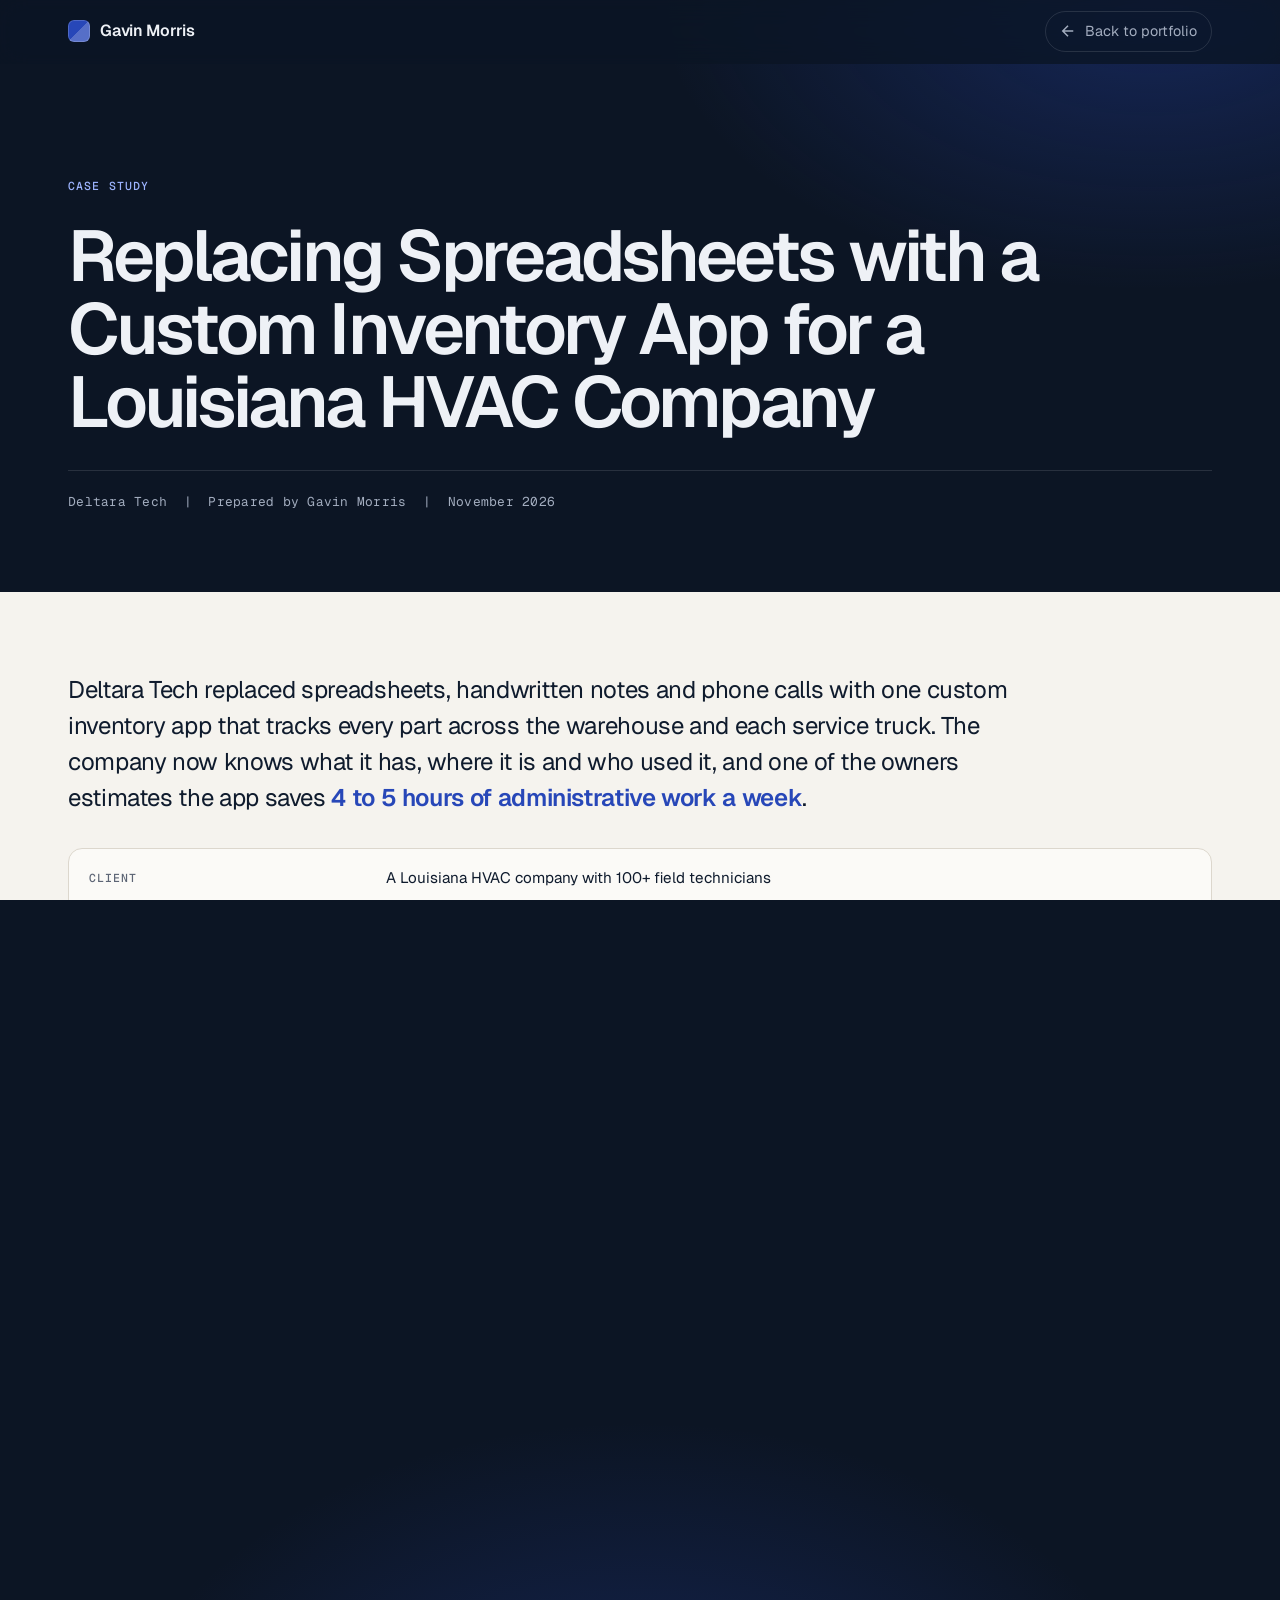
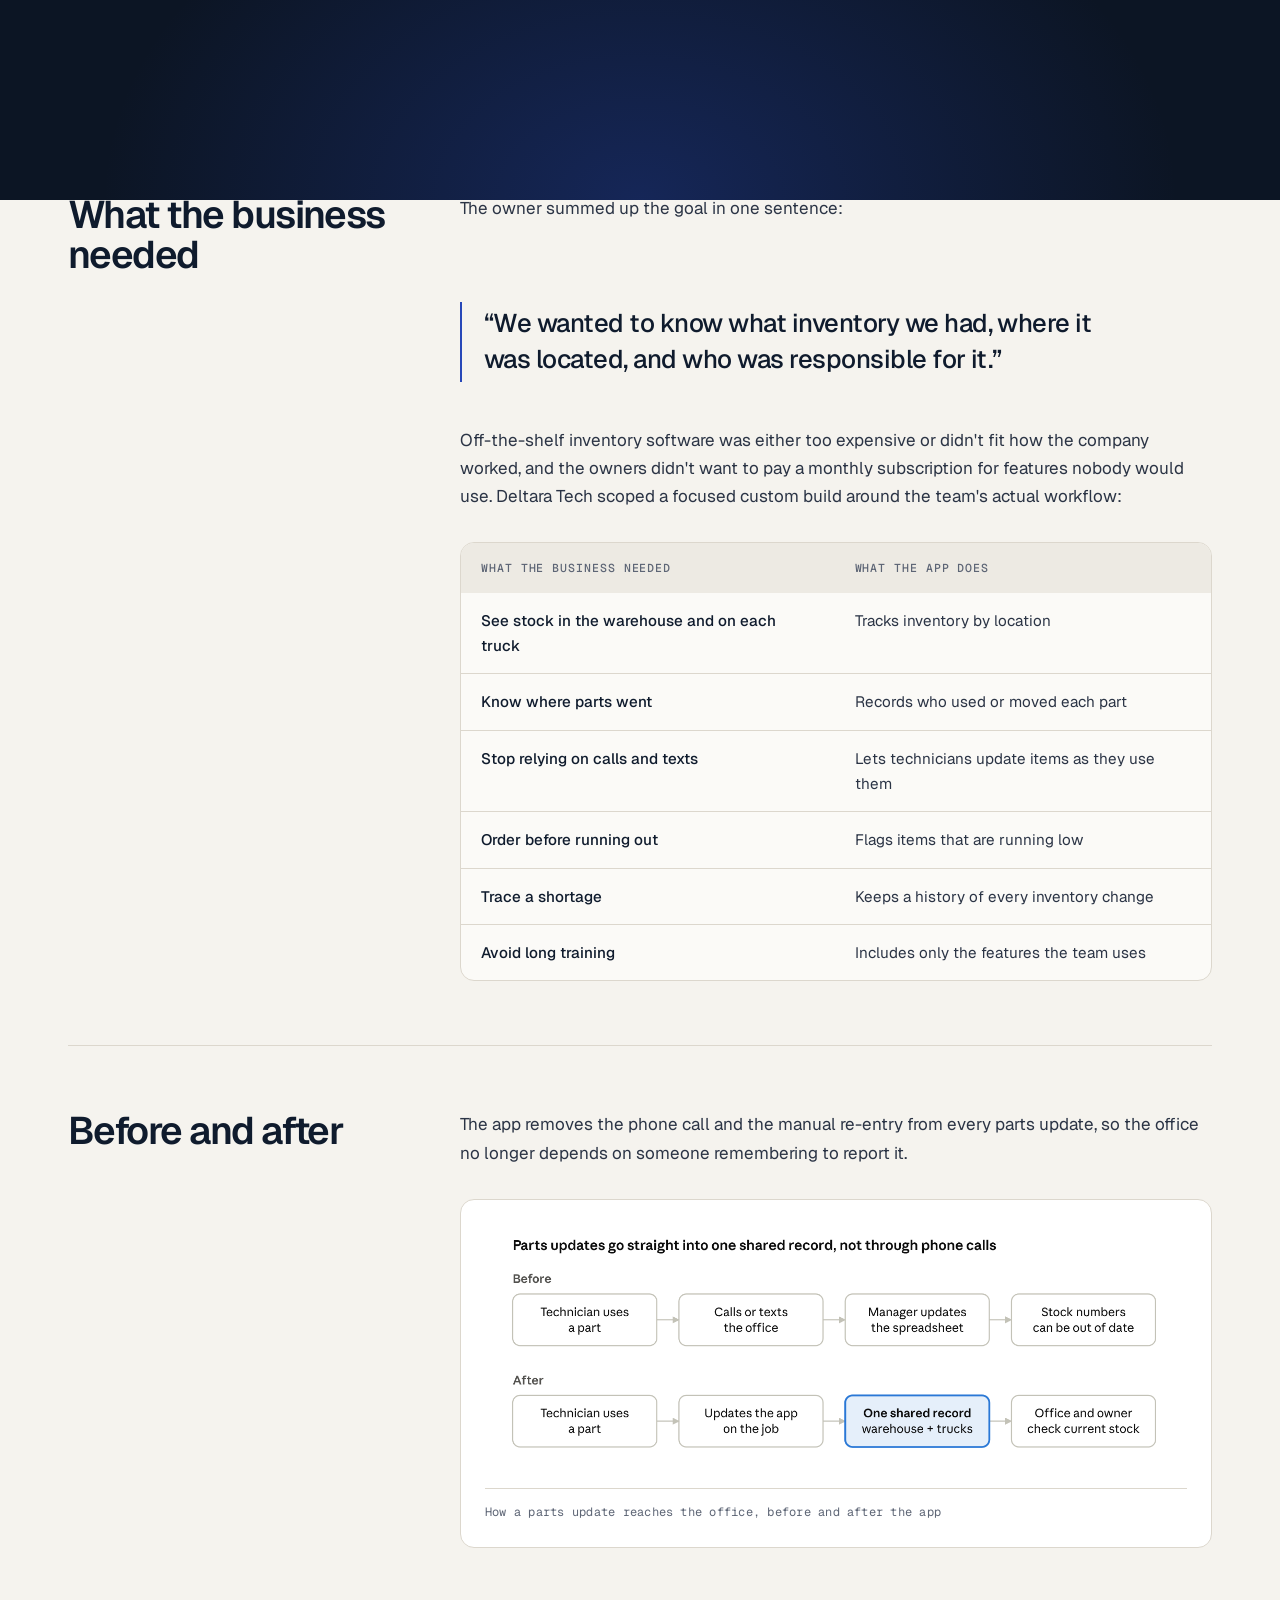
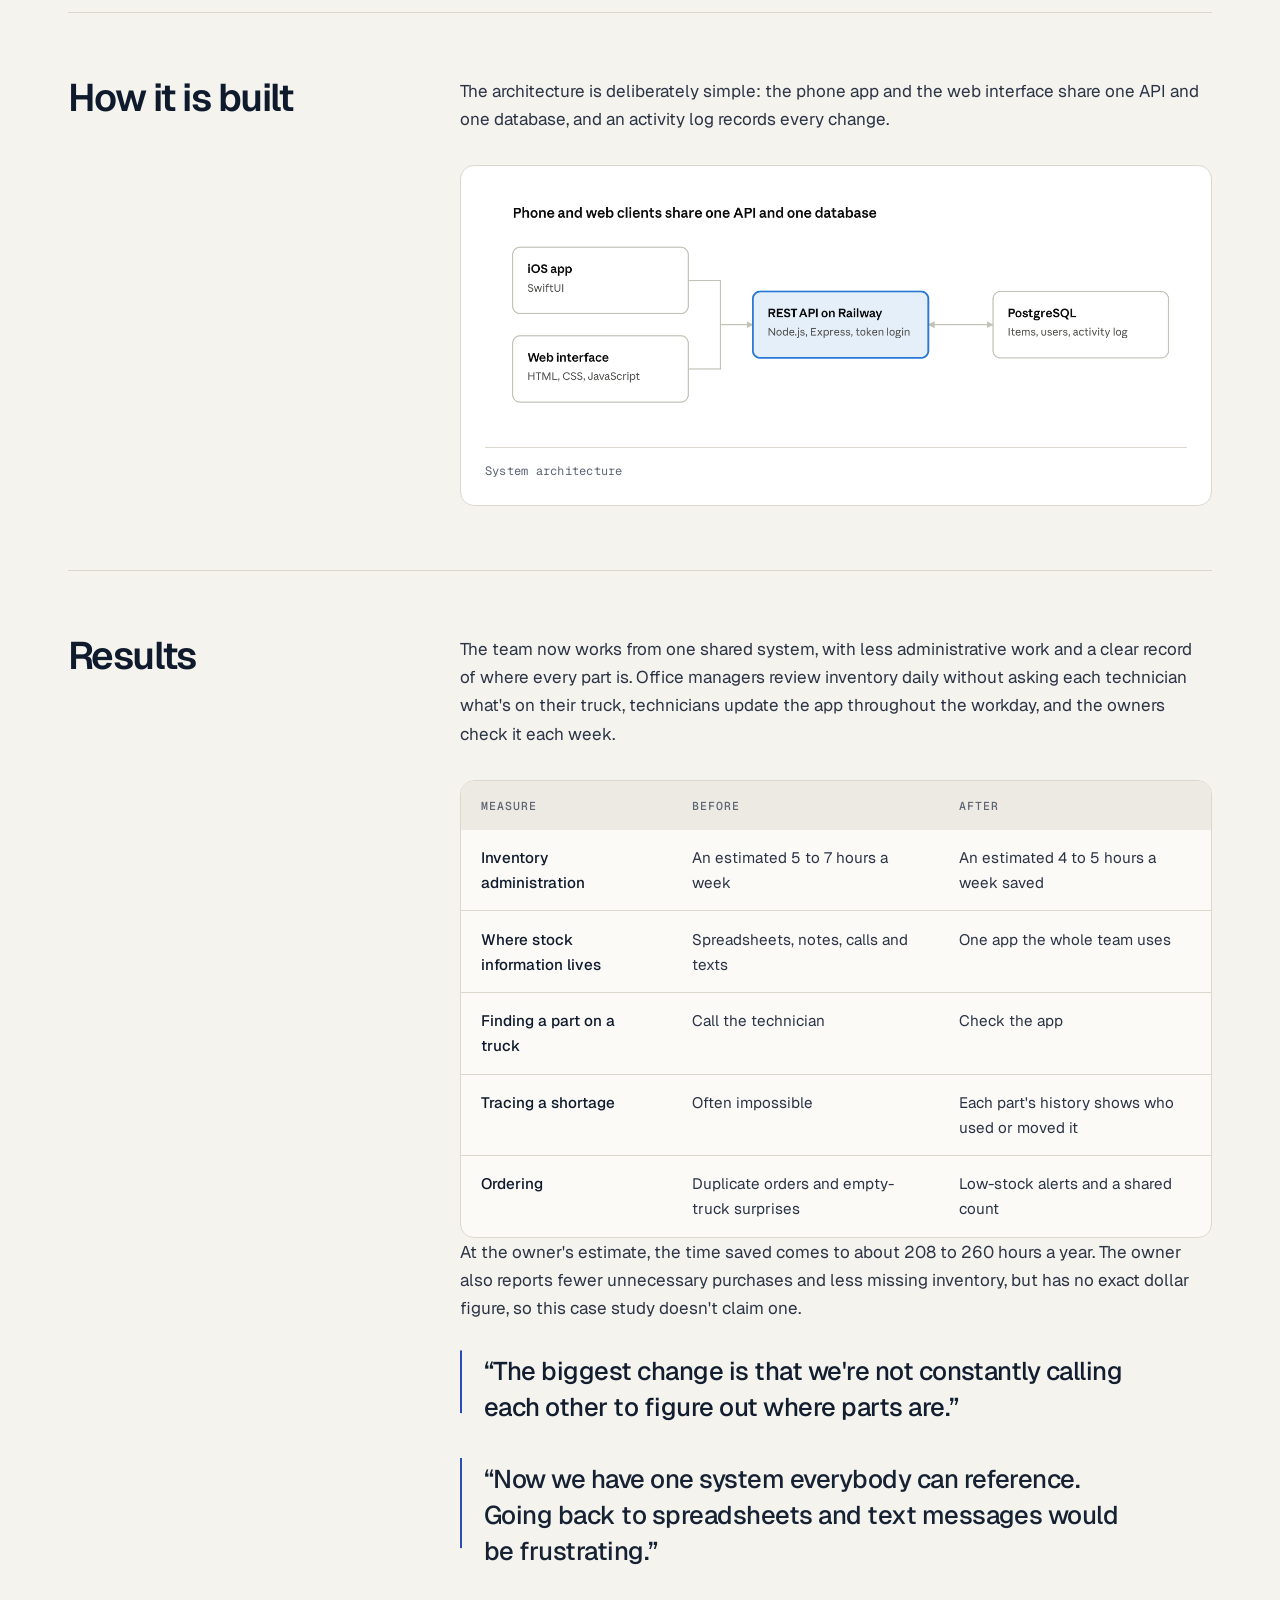
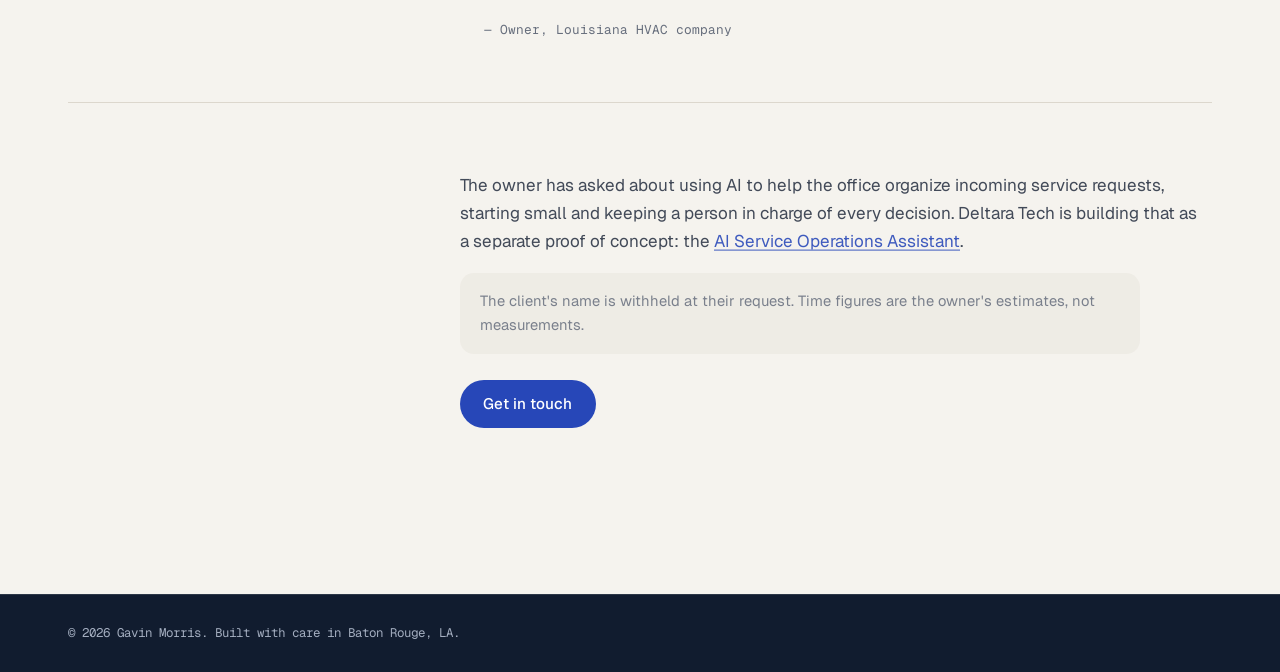
==== commit 69283f8c: "Add page transitions, 3D card tilt, bracket cursor and more motion - Curtain page transition between" ====
--- a/case-study.html
+++ b/case-study.html
@@ -19,15 +19,20 @@
     (function (d) {
       var h = d.documentElement;
       h.classList.add("js");
+      /* Arriving from a page transition? main.js lifts the curtain this page starts under. */
+      var arriving = false;
+      try { arriving = !!sessionStorage.getItem("gm-transition"); sessionStorage.removeItem("gm-transition"); } catch (e) {}
       if (window.matchMedia && !window.matchMedia("(prefers-reduced-motion: reduce)").matches) {
         h.classList.add("motion");
-        setTimeout(function () { if (!h.classList.contains("motion-ready")) h.classList.remove("motion"); }, 2500);
+        if (arriving) h.classList.add("curtain-in");
+        setTimeout(function () { if (!h.classList.contains("motion-ready")) h.classList.remove("motion", "curtain-in"); }, 2500);
       }
     })(document);
   </script>
   <script src="assets/vendor/gsap-3.15.0/gsap.min.js" defer></script>
   <script src="assets/vendor/gsap-3.15.0/ScrollTrigger.min.js" defer></script>
   <script src="assets/vendor/gsap-3.15.0/SplitText.min.js" defer></script>
+  <script src="assets/vendor/gsap-3.15.0/ScrambleTextPlugin.min.js" defer></script>
   <script src="assets/vendor/lenis-1.3.27/lenis.min.js" defer></script>
   <script src="effects.js" defer></script>
   <script src="main.js" defer></script>
--- a/styles.css
+++ b/styles.css
@@ -360,6 +360,8 @@
   flex: 1;
   height: 1px;
   background: var(--rule);
+  transform-origin: 0 50%;
+  transform: scaleX(var(--rule-scale, 1));
 }
 .theme-night .eyebrow { color: var(--on-night-muted); }
 .theme-night .eyebrow::before { color: var(--accent-night); }
@@ -483,13 +485,23 @@
 .hero-title .line-accent { color: var(--accent-night); padding-left: 0.04em; }
 
 .hero-grid {
+  position: relative;
   display: grid;
   grid-template-columns: repeat(12, minmax(0, 1fr));
   column-gap: 2rem;
   row-gap: 1.25rem;
   padding-top: 1.75rem;
-  border-top: 1px solid var(--night-rule);
-}
+}
+.hero-grid::before {
+  content: "";
+  position: absolute;
+  top: 0; left: 0; right: 0;
+  height: 1px;
+  background: var(--night-rule);
+  transform-origin: 0 50%;
+  transform: scaleX(var(--rule-scale, 1));
+}
+.hero-title .line { will-change: transform; }
 .hero-role {
   grid-column: 1 / span 4;
   font-family: var(--mono);
@@ -1096,6 +1108,73 @@
 .back-top.visible { opacity: 1; visibility: visible; transform: none; }
 .back-top:hover { background: var(--accent); }
 
+/* ---------- Second-pass effects ---------- */
+/* Page transition curtain: JS slides .page-curtain up to cover; the next page starts covered
+   (html.curtain-in, set in <head>) and lifts it by tweening --curtain-y. */
+.page-curtain,
+.motion.curtain-in body::after {
+  position: fixed;
+  inset: 0;
+  z-index: 500;
+  pointer-events: none;
+  background:
+    radial-gradient(60% 60% at 50% 100%, rgba(39, 71, 184, 0.35), transparent 70%),
+    var(--night);
+}
+.page-curtain { transform: translateY(100%); }
+.motion.curtain-in body::after {
+  content: "";
+  transform: translateY(var(--curtain-y, 0%));
+}
+
+/* TiltedCard */
+.tilt-wrap { display: flex; }
+.tilt-wrap > .featured-card { flex: 1 1 auto; transform-origin: 50% 50%; }
+.tilt-glare {
+  position: absolute;
+  inset: 0;
+  z-index: 2;
+  border-radius: inherit;
+  pointer-events: none;
+  opacity: var(--tc-glare, 0);
+  background: radial-gradient(circle at var(--tc-gx, 50%) var(--tc-gy, 50%), rgba(255, 255, 255, 0.32), transparent 55%);
+  mix-blend-mode: overlay;
+}
+.featured-card:not(.card-night) .tilt-glare {
+  background: radial-gradient(circle at var(--tc-gx, 50%) var(--tc-gy, 50%), rgba(39, 71, 184, 0.1), transparent 55%);
+  mix-blend-mode: normal;
+}
+
+/* VariableProximity */
+.contact .sec-title { font-weight: 400; }
+.vp-word { display: inline-block; white-space: nowrap; }
+.vp-letter { display: inline-block; transform-origin: 50% 80%; }
+
+/* TargetCursor */
+.target-cursor {
+  position: fixed;
+  inset: 0;
+  z-index: 600;
+  pointer-events: none;
+  mix-blend-mode: difference;
+  opacity: 0;
+}
+.target-cursor__corner {
+  position: absolute;
+  top: 0;
+  left: 0;
+  box-sizing: border-box;
+  border-style: solid;
+  border-color: var(--target-cursor-color, #fff);
+  transform-origin: 0 0;
+  will-change: transform;
+}
+
+/* Lines that draw in */
+.motion .eyebrow,
+.motion .hero-grid,
+.motion .case-section blockquote { --rule-scale: 0; }
+
 /* ---------- Motion gate: hide only what JS will reveal ---------- */
 .motion [data-hero-item],
 .motion [data-reveal],
@@ -1219,10 +1298,19 @@
 .case-section a:not(.btn) { color: var(--accent); text-decoration: underline; text-underline-offset: 3px; text-decoration-thickness: 1px; }
 .case-section a:not(.btn):hover { color: var(--accent-hover); }
 
+.case-section blockquote::before {
+  content: "";
+  position: absolute;
+  left: 0; top: 0; bottom: 0;
+  width: 2px;
+  background: var(--accent);
+  transform-origin: 50% 0;
+  transform: scaleY(var(--rule-scale, 1));
+}
 .case-section blockquote {
+  position: relative;
   margin: 1.75rem 0;
   padding: 0.25rem 0 0.25rem 1.5rem;
-  border-left: 2px solid var(--accent);
   font-size: clamp(1.25rem, 2.1vw, 1.6rem);
   line-height: 1.4;
   letter-spacing: -0.02em;
@@ -1359,9 +1447,8 @@
    ====================================================== */
 @media (prefers-reduced-motion: reduce) {
   *, *::before, *::after {
-    animation-duration: 0.01ms !important;
-    animation-iteration-count: 1 !important;
-    transition-duration: 0.01ms !important;
+    animation: none !important;
+    transition: none !important;
     scroll-behavior: auto !important;
   }
   .status-dot::after { display: none; }
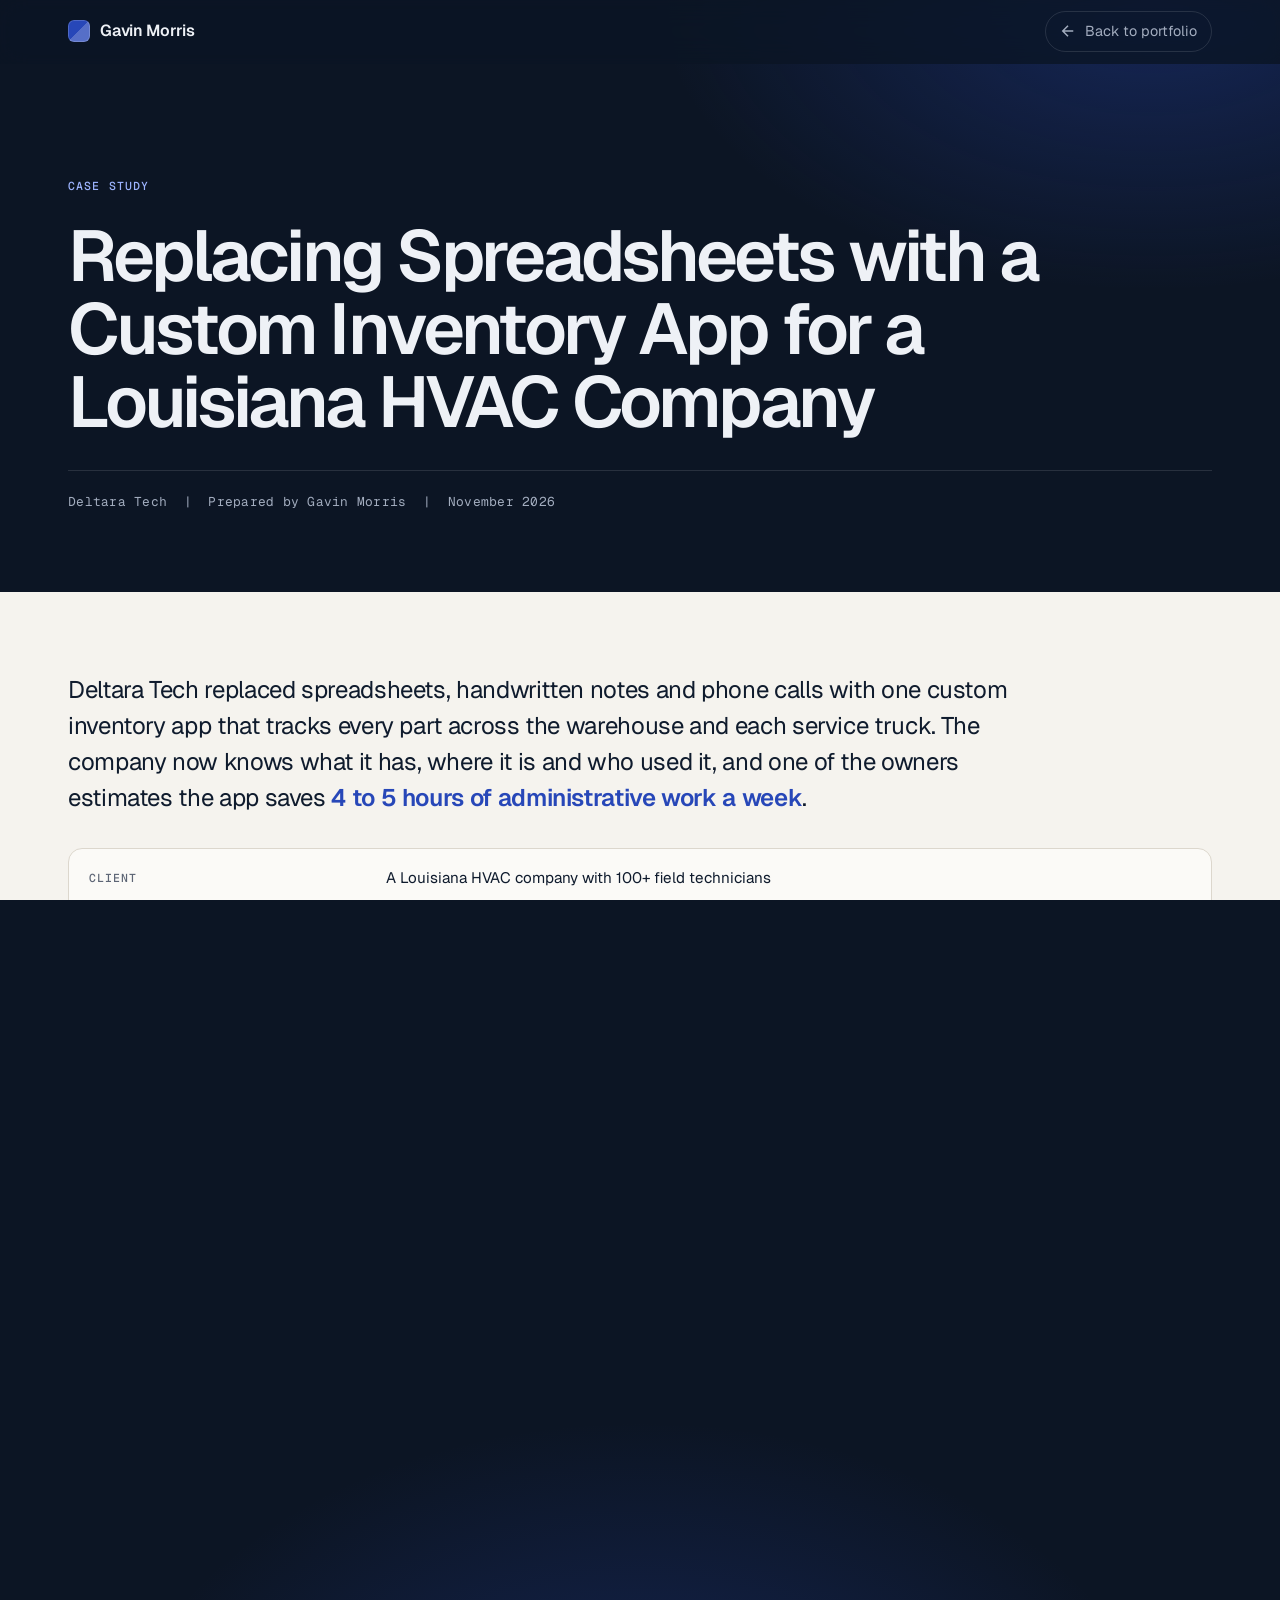
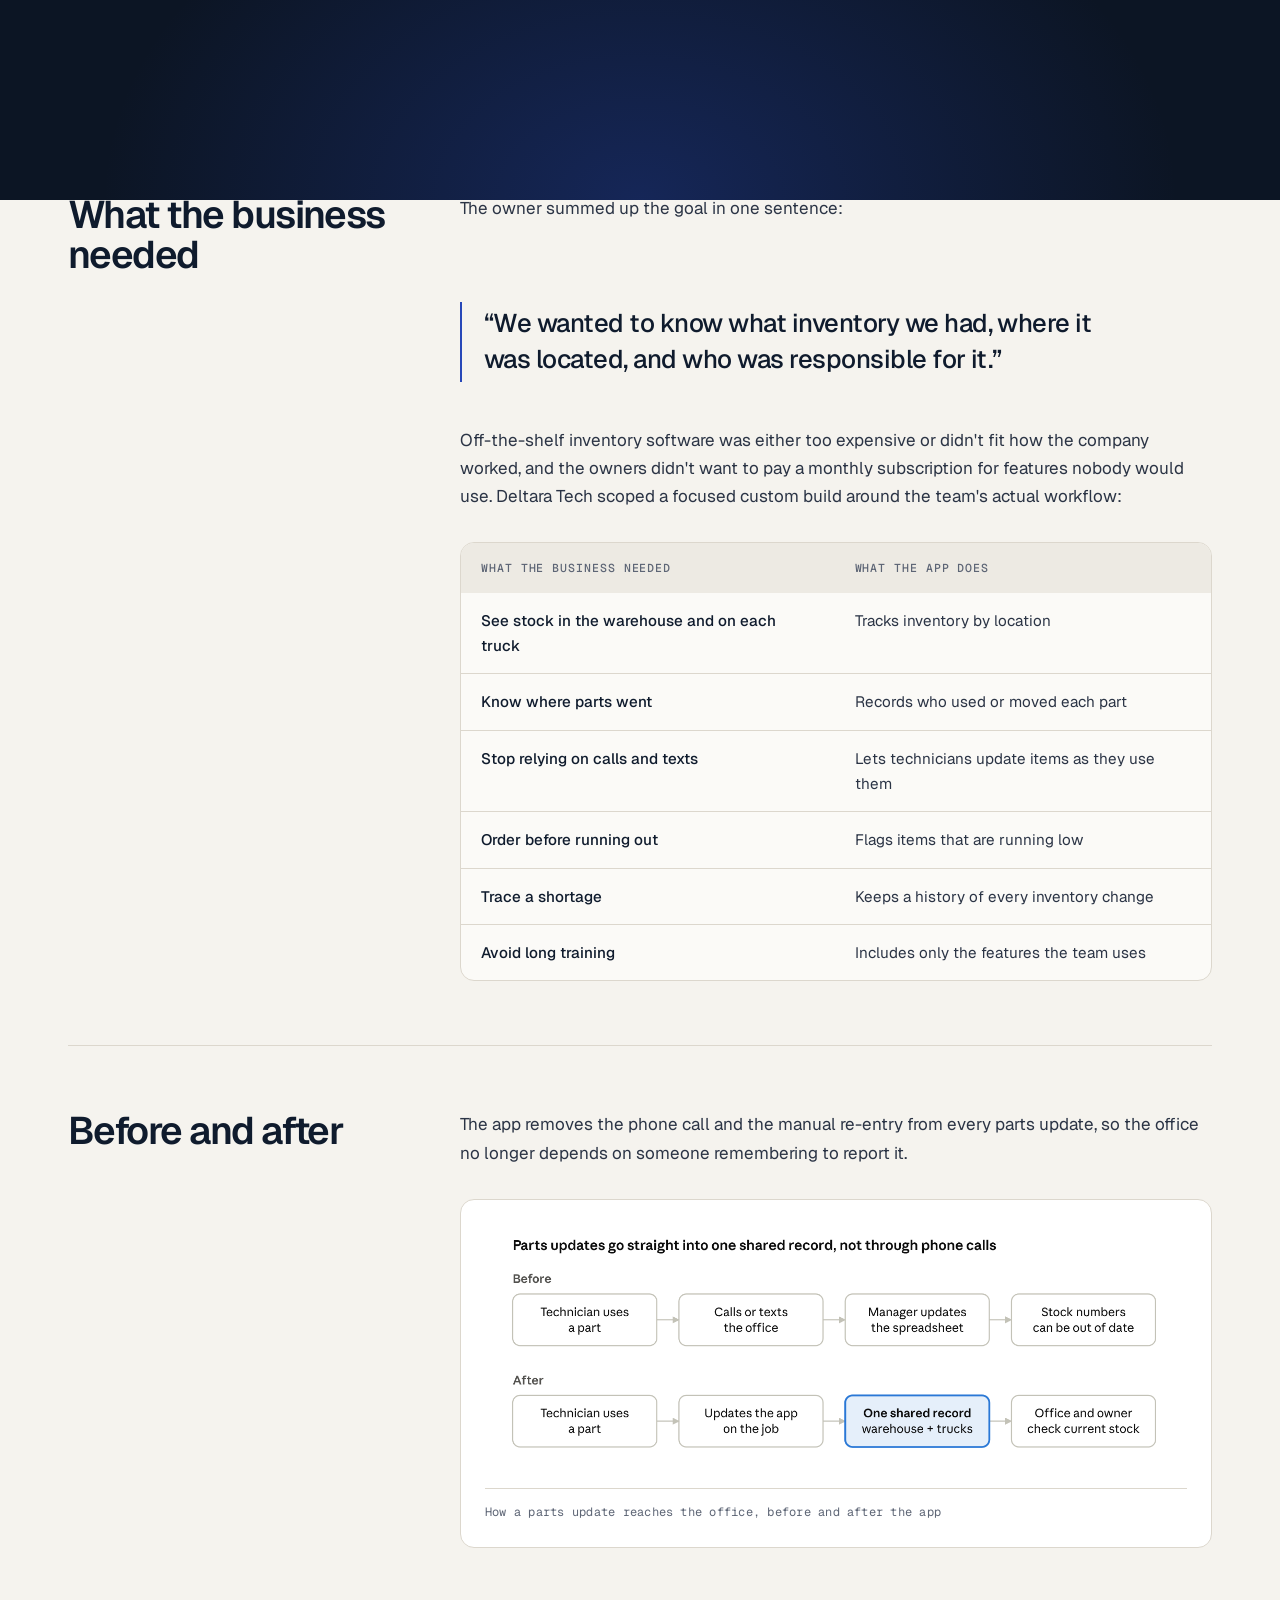
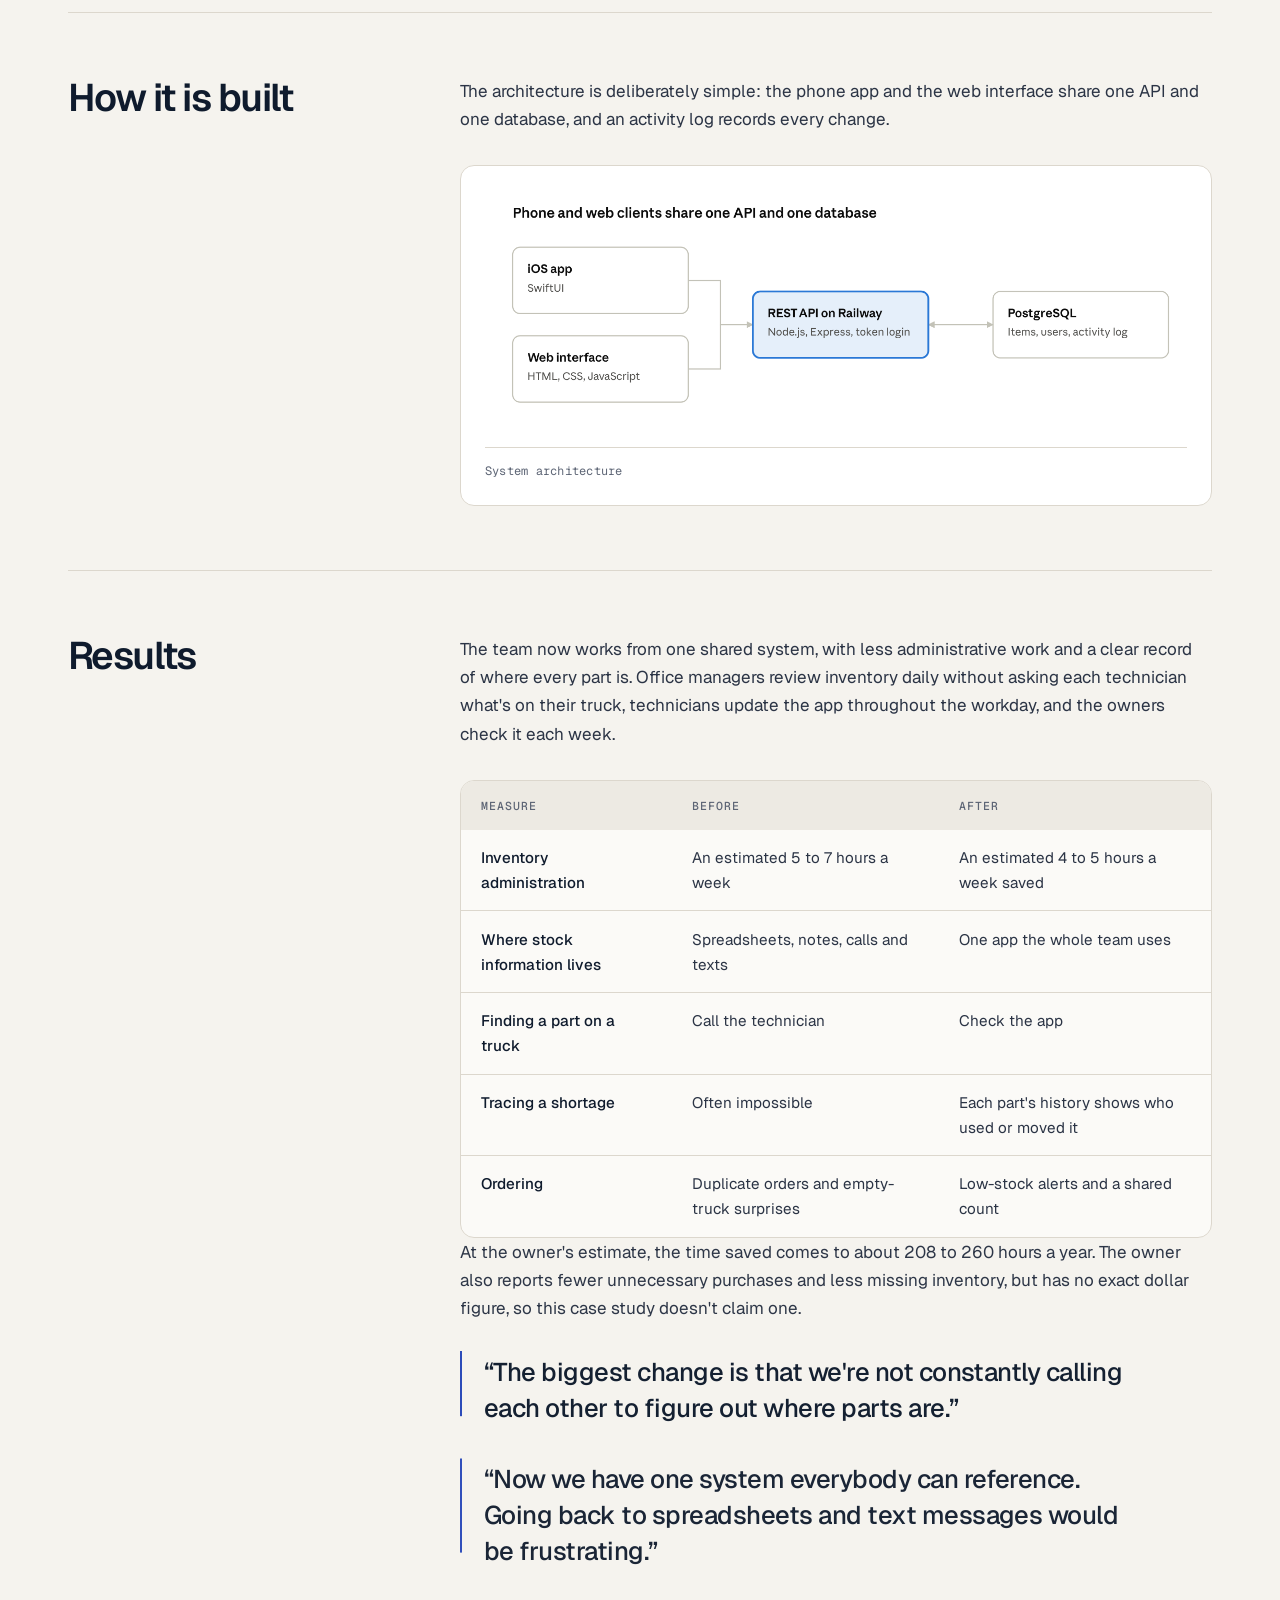
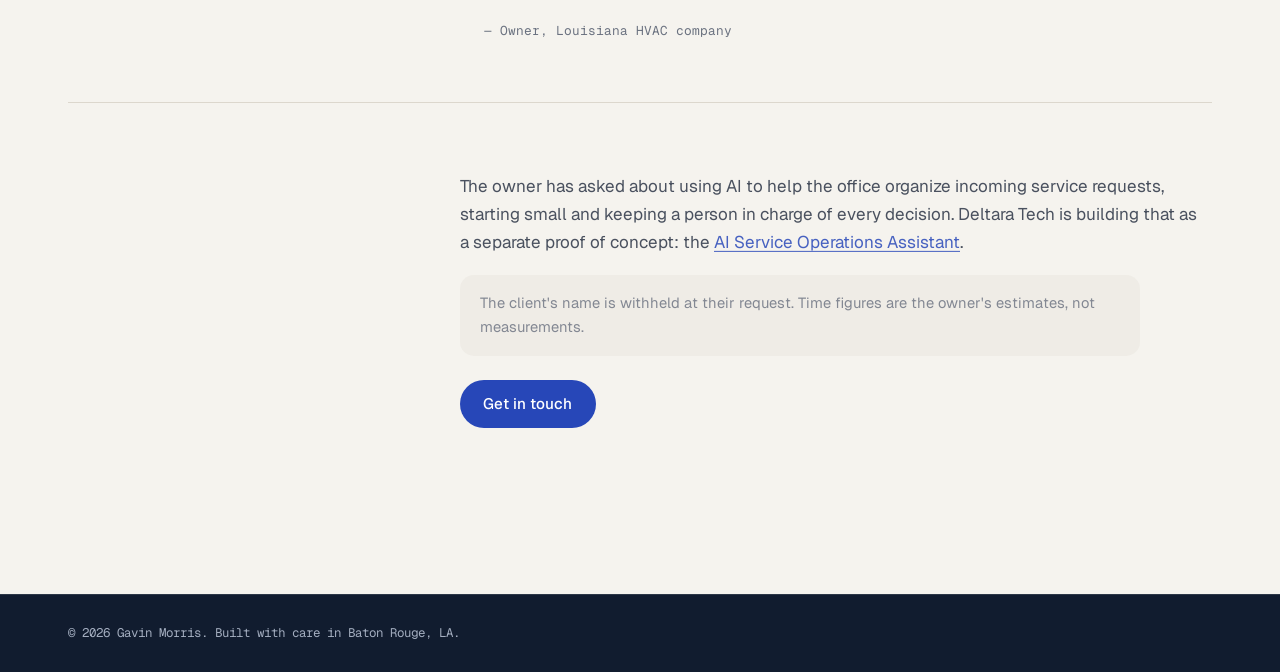
==== commit 528c5d56: "Link AIPayback on GitHub and run animations on every OS Add a "View on GitHub" link to the AIPayback" ====
--- a/case-study.html
+++ b/case-study.html
@@ -14,7 +14,7 @@
   <link rel="stylesheet" href="assets/vendor/lenis-1.3.27/lenis.css">
   <link rel="stylesheet" href="styles.css">
   <script>
-    /* Motion gate: animations only run when the visitor has not asked for reduced motion.
+    /* Animations run for every visitor, whatever their OS motion setting.
        If the animation scripts fail to load, content is un-hidden after 2.5s. */
     (function (d) {
       var h = d.documentElement;
@@ -22,7 +22,7 @@
       /* Arriving from a page transition? main.js lifts the curtain this page starts under. */
       var arriving = false;
       try { arriving = !!sessionStorage.getItem("gm-transition"); sessionStorage.removeItem("gm-transition"); } catch (e) {}
-      if (window.matchMedia && !window.matchMedia("(prefers-reduced-motion: reduce)").matches) {
+      {
         h.classList.add("motion");
         if (arriving) h.classList.add("curtain-in");
         setTimeout(function () { if (!h.classList.contains("motion-ready")) h.classList.remove("motion", "curtain-in"); }, 2500);
--- a/styles.css
+++ b/styles.css
@@ -45,9 +45,7 @@
   text-size-adjust: 100%;
 }
 
-@media (prefers-reduced-motion: no-preference) {
-  html:not(.lenis) { scroll-behavior: smooth; }
-}
+html:not(.lenis) { scroll-behavior: smooth; }
 
 body {
   font-family: var(--font);
@@ -885,6 +883,13 @@
   font-size: clamp(1.4rem, 2.2vw, 1.75rem);
   letter-spacing: -0.035em;
 }
+.project-role {
+  margin: -0.4rem 0 0.85rem;
+  font-family: var(--mono);
+  font-size: 0.78rem;
+  letter-spacing: 0.04em;
+  color: var(--muted);
+}
 .project-why {
   padding-left: 1rem;
   border-left: 2px solid var(--accent);
@@ -1150,26 +1155,6 @@
 .vp-word { display: inline-block; white-space: nowrap; }
 .vp-letter { display: inline-block; transform-origin: 50% 80%; }
 
-/* TargetCursor */
-.target-cursor {
-  position: fixed;
-  inset: 0;
-  z-index: 600;
-  pointer-events: none;
-  mix-blend-mode: difference;
-  opacity: 0;
-}
-.target-cursor__corner {
-  position: absolute;
-  top: 0;
-  left: 0;
-  box-sizing: border-box;
-  border-style: solid;
-  border-color: var(--target-cursor-color, #fff);
-  transform-origin: 0 0;
-  will-change: transform;
-}
-
 /* Lines that draw in */
 .motion .eyebrow,
 .motion .hero-grid,
@@ -1441,15 +1426,3 @@
   .table-wrap table { font-size: 0.8125rem; }
   .table-wrap thead th { letter-spacing: 0.04em; }
 }
-
-/* ======================================================
-   Reduced motion
-   ====================================================== */
-@media (prefers-reduced-motion: reduce) {
-  *, *::before, *::after {
-    animation: none !important;
-    transition: none !important;
-    scroll-behavior: auto !important;
-  }
-  .status-dot::after { display: none; }
-}
